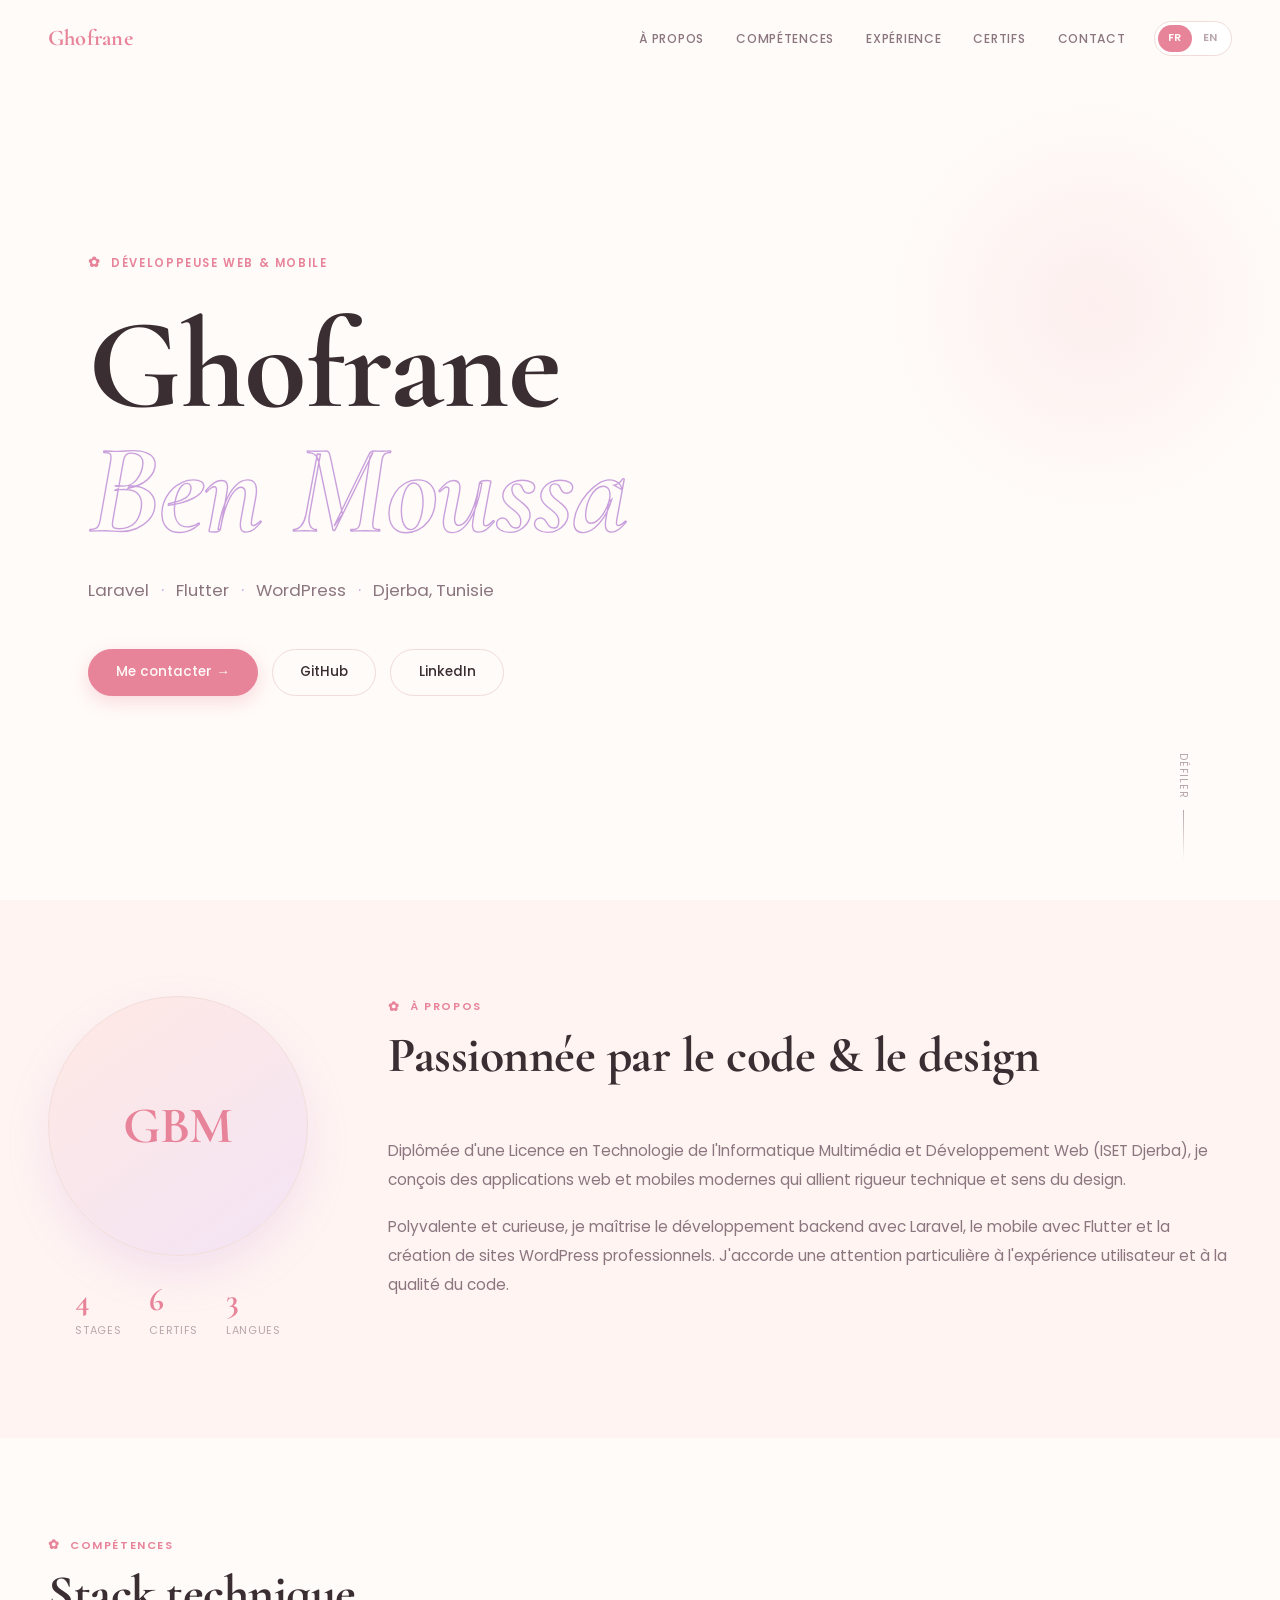
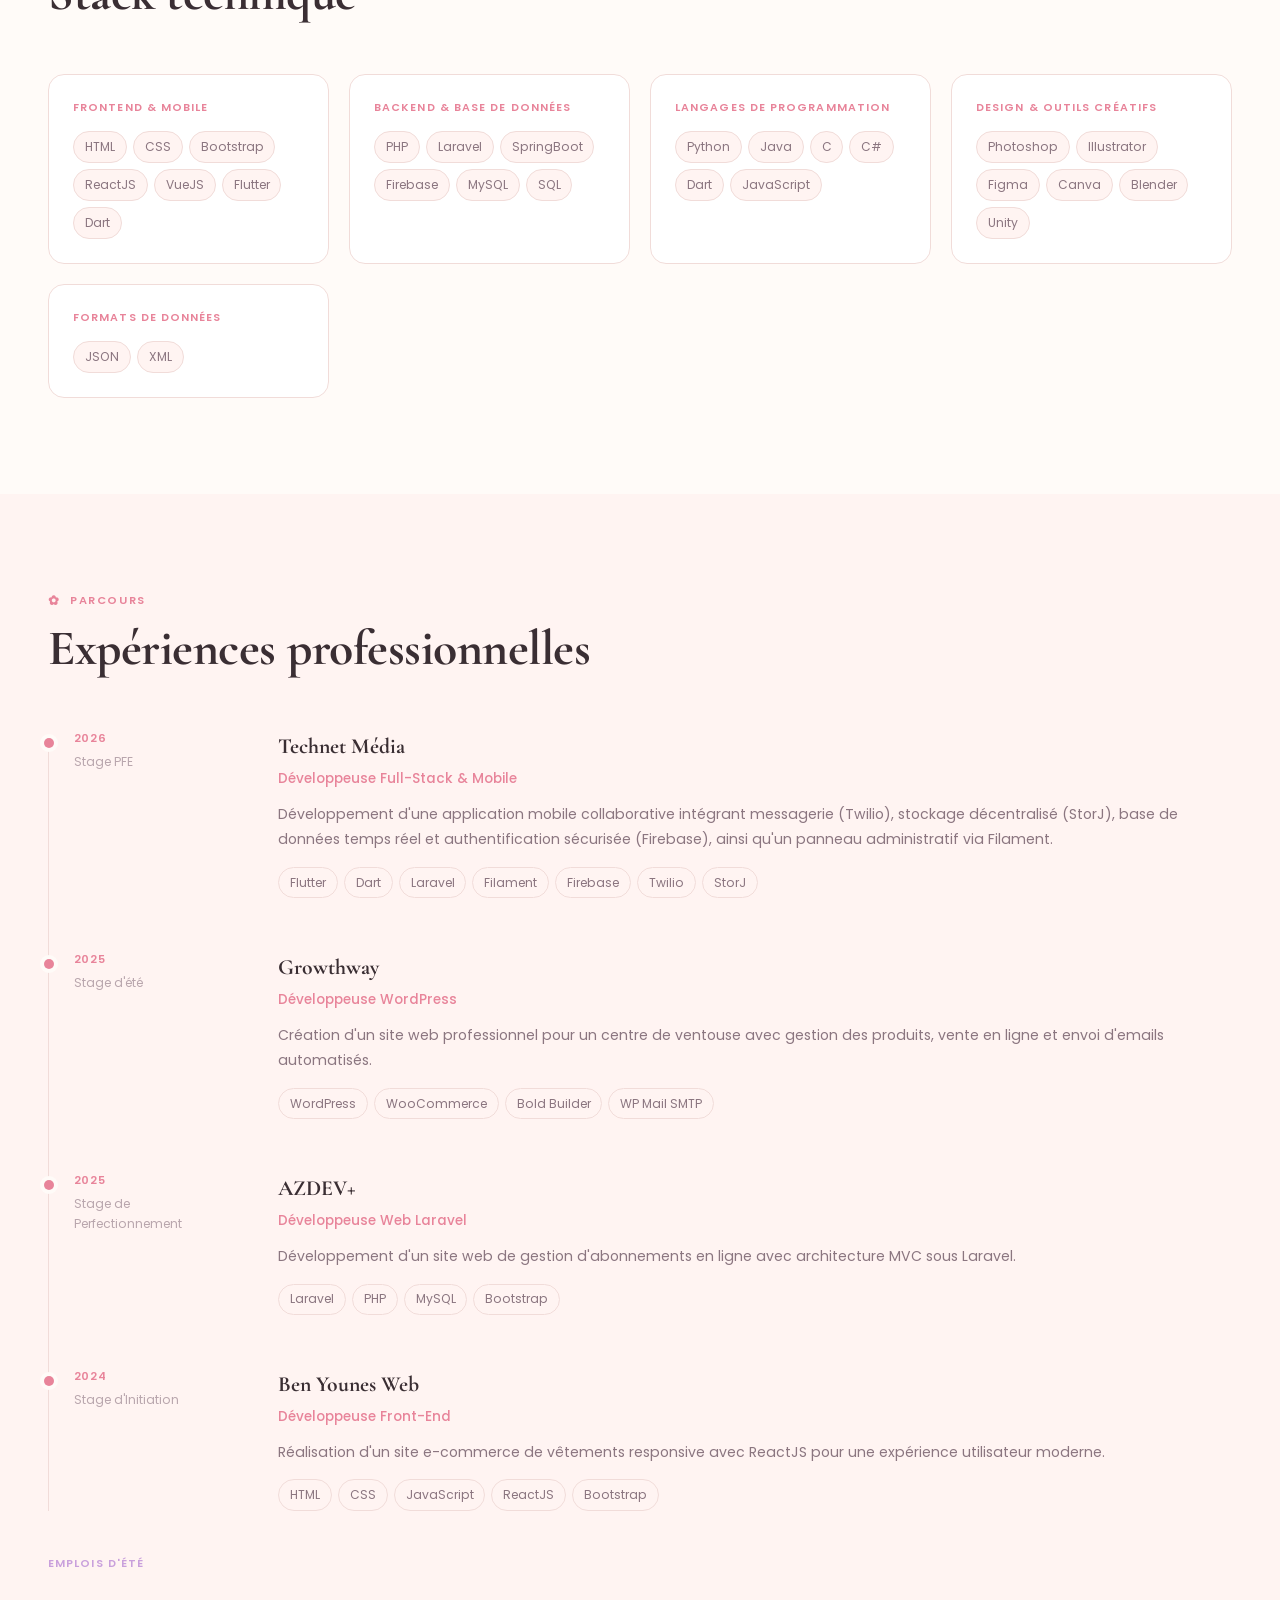
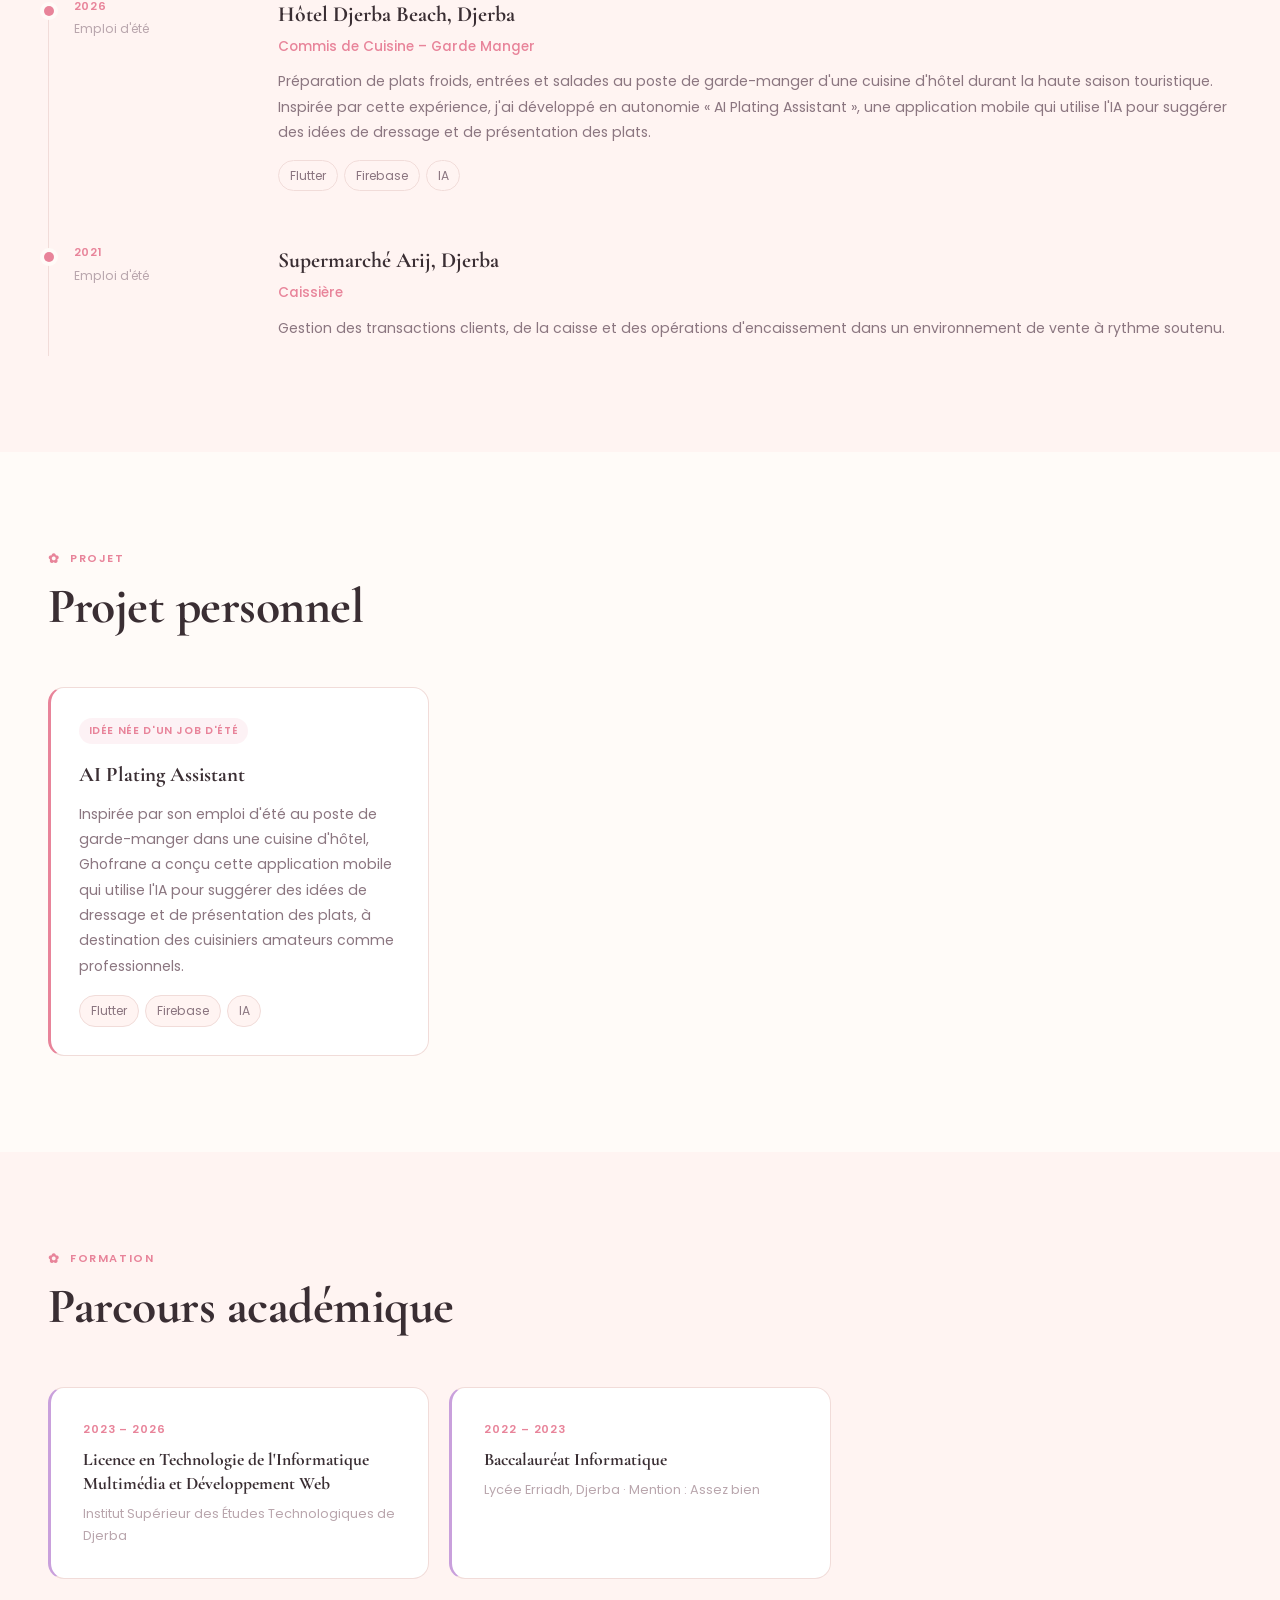
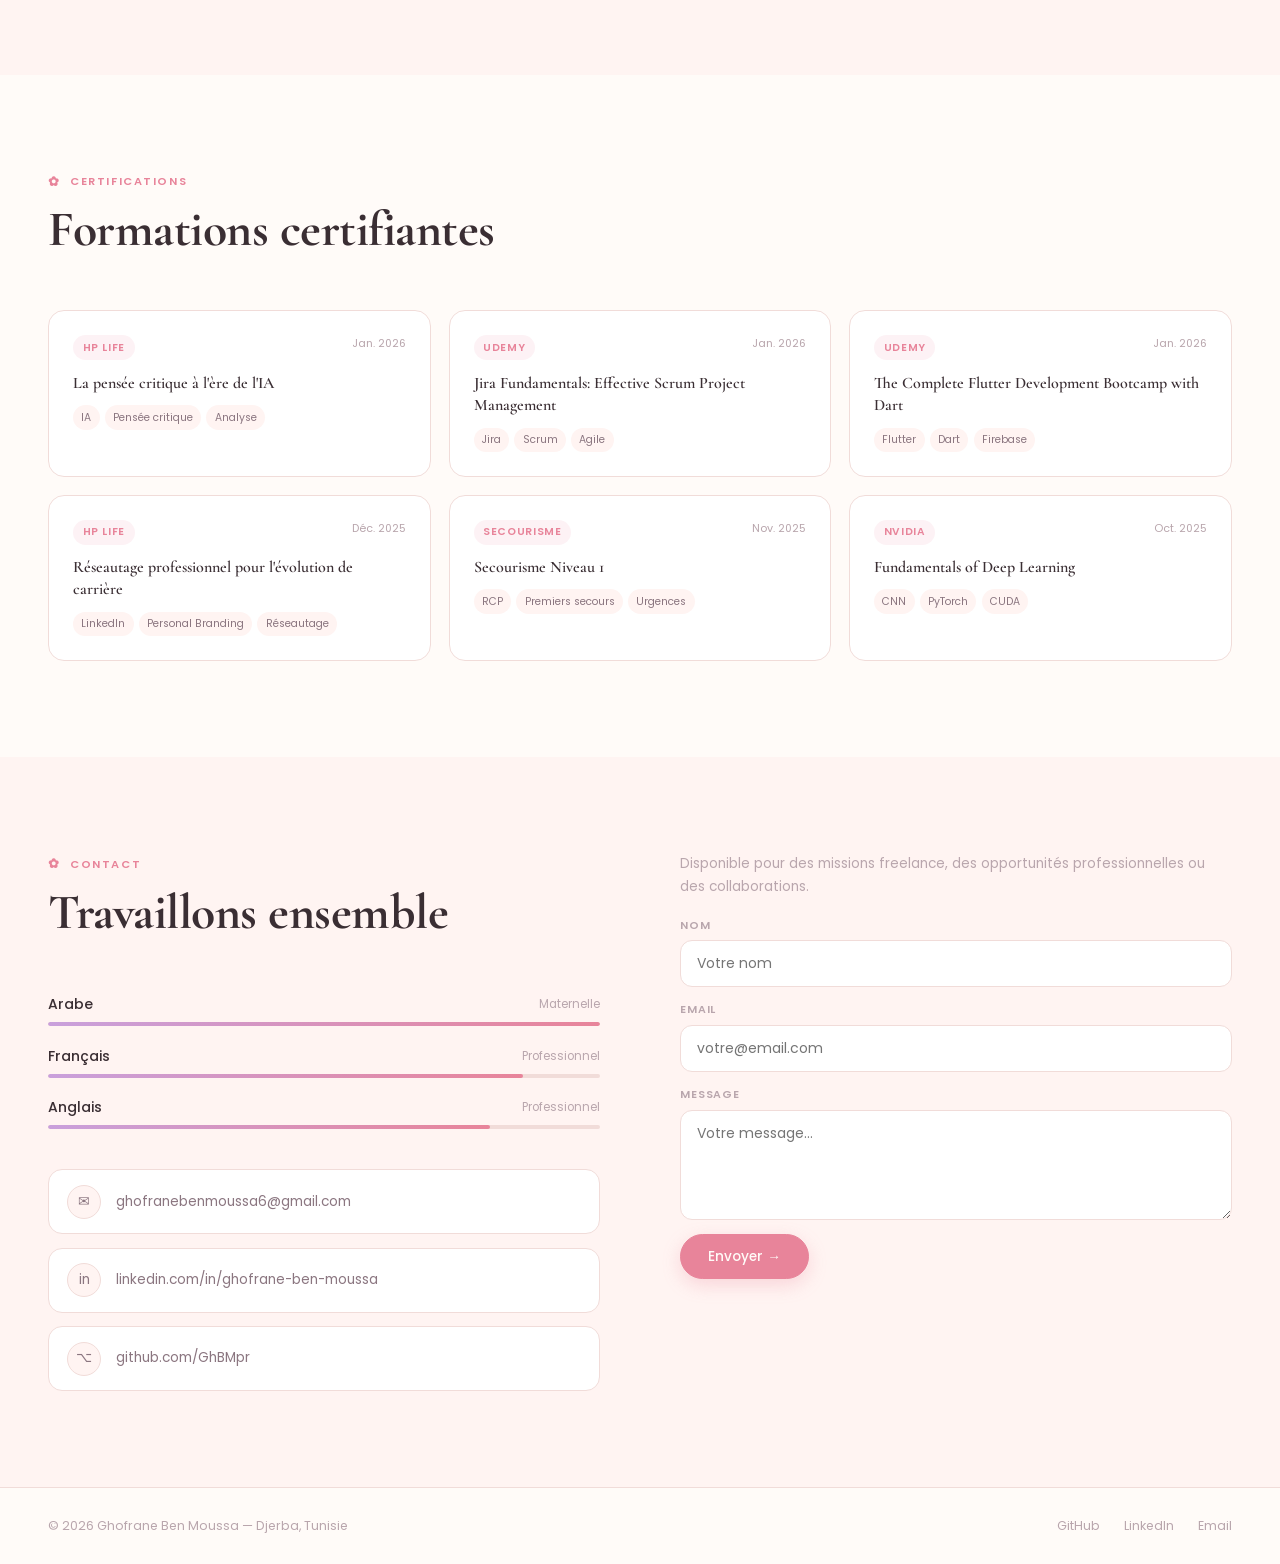
==== index.html @ 480fadc9 "Update informations" ====
<!DOCTYPE html>
<html lang="fr">
<head>
  <meta charset="UTF-8">
  <meta name="viewport" content="width=device-width, initial-scale=1.0">
  <title>Ghofrane Ben Moussa – Portfolio</title>
  <link href="https://fonts.googleapis.com/css2?family=Cormorant+Garamond:wght@500;600;700&family=Poppins:wght@300;400;500;600&display=swap" rel="stylesheet">
  <style>
    *, *::before, *::after { box-sizing: border-box; margin: 0; padding: 0; }

    :root {
      --bg:        #FFFBF8;
      --surface:   #FFF4F2;
      --surface2:  #FFFFFF;
      --border:    #F1DCD9;
      --accent:    #E8849A;
      --accent2:   #C9A0DC;
      --aglow:     rgba(232,132,154,.10);
      --text:      #3A2E33;
      --subtle:    #8B7680;
      --muted:     #B9A6AD;
    }

    html { scroll-behavior: smooth; }

    body {
      background: var(--bg);
      color: var(--text);
      font-family: 'Poppins', sans-serif;
      line-height: 1.65;
      overflow-x: hidden;
    }

    /* ── NAV ──────────────────────────────────── */
    nav {
      position: fixed; top: 0; left: 0; right: 0;
      z-index: 100;
      padding: 1.25rem 3rem;
      display: flex;
      justify-content: space-between;
      align-items: center;
      transition: background .3s, border-color .3s;
      border-bottom: 1px solid transparent;
    }
    nav.scrolled {
      background: rgba(255,251,248,.92);
      backdrop-filter: blur(14px);
      border-color: var(--border);
    }
    .nav-logo {
      font-family: 'Cormorant Garamond', serif;
      font-weight: 700; font-size: 1.4rem;
      color: var(--accent); text-decoration: none;
      letter-spacing: .01em;
    }
    .nav-right { display: flex; align-items: center; gap: 1.75rem; }
    .nav-links { display: flex; gap: 2rem; list-style: none; }
    .nav-links a {
      color: var(--subtle); text-decoration: none;
      font-size: .76rem; font-weight: 500;
      letter-spacing: .06em; text-transform: uppercase;
      transition: color .2s;
    }
    .nav-links a:hover, .nav-links a.active { color: var(--accent); }
    .lang-switch {
      display: flex; align-items: center;
      border: 1px solid var(--border); border-radius: 20px;
      padding: .2rem; gap: .1rem; background: var(--surface2);
    }
    .lang-btn {
      border: none; background: transparent; cursor: pointer;
      font-family: 'Poppins', sans-serif; font-size: .68rem; font-weight: 600;
      letter-spacing: .04em; color: var(--muted);
      padding: .32rem .62rem; border-radius: 16px; transition: all .2s;
    }
    .lang-btn.active { background: var(--accent); color: #FFFBF8; }
    .nav-burger {
      display: none; flex-direction: column; gap: 5px;
      background: none; border: none; cursor: pointer; padding: 4px;
    }
    .nav-burger span {
      display: block; width: 22px; height: 1.5px;
      background: var(--subtle); transition: background .2s;
    }
    .nav-burger:hover span { background: var(--accent); }

    /* ── HERO ─────────────────────────────────── */
    #hero {
      min-height: 100vh;
      max-width: 1200px; margin: 0 auto;
      padding: 8rem 3rem 5rem;
      display: flex; flex-direction: column; justify-content: center;
      position: relative;
    }
    #hero::before {
      content: '';
      position: absolute; top: 6rem; right: -4rem;
      width: 420px; height: 420px; border-radius: 50%;
      background: radial-gradient(circle, var(--aglow), transparent 70%);
      z-index: -1;
    }
    .hero-eyebrow {
      display: inline-flex; align-items: center; gap: .6rem;
      font-size: .72rem; font-weight: 600;
      letter-spacing: .14em; text-transform: uppercase;
      color: var(--accent); margin-bottom: 1.75rem;
    }
    .hero-eyebrow::before {
      content: '✿'; display: block; font-size: .85rem;
    }
    .hero-name {
      font-family: 'Cormorant Garamond', serif;
      font-weight: 700;
      font-size: clamp(3.2rem, 10vw, 8.5rem);
      line-height: .98; letter-spacing: -.01em;
      color: var(--text); margin-bottom: 1.5rem;
    }
    .hero-name .outline {
      color: transparent;
      -webkit-text-stroke: 1.4px var(--accent2);
      font-style: italic;
    }
    .hero-sub {
      font-size: clamp(.9rem, 1.5vw, 1.05rem);
      color: var(--subtle); margin-bottom: 2.75rem;
      display: flex; flex-wrap: wrap; align-items: center; gap: .75rem;
    }
    .hero-sub .sep { color: var(--accent2); }
    .hero-actions { display: flex; gap: .875rem; flex-wrap: wrap; }
    .hero-scroll {
      position: absolute; bottom: 2.5rem; right: 3rem;
      writing-mode: vertical-rl;
      display: flex; align-items: center; gap: .65rem;
      font-size: .65rem; letter-spacing: .1em; text-transform: uppercase;
      color: var(--muted);
    }
    .hero-scroll::after {
      content: ''; display: block;
      width: 1px; height: 50px;
      background: linear-gradient(to bottom, var(--muted), transparent);
    }

    /* ── BUTTONS ──────────────────────────────── */
    .btn {
      display: inline-flex; align-items: center; gap: .45rem;
      padding: .7rem 1.7rem;
      font-family: 'Poppins', sans-serif;
      font-weight: 500; font-size: .85rem;
      border-radius: 30px; text-decoration: none;
      border: 1px solid transparent; cursor: pointer;
      transition: all .25s;
    }
    .btn-fill  { background: var(--accent); color: #FFFBF8; border-color: var(--accent); box-shadow: 0 6px 18px rgba(232,132,154,.28); }
    .btn-fill:hover  { background: #d96e87; transform: translateY(-1px); }
    .btn-ghost { background: transparent; color: var(--text); border-color: var(--border); }
    .btn-ghost:hover { border-color: var(--accent); color: var(--accent); }

    /* ── SECTION SHELL ────────────────────────── */
    .sec { padding: 6rem 3rem; }
    .sec-alt { background: var(--surface); }
    .wrap { max-width: 1200px; margin: 0 auto; }

    .sec-label {
      display: flex; align-items: center; gap: .6rem;
      font-size: .7rem; font-weight: 600;
      letter-spacing: .14em; text-transform: uppercase;
      color: var(--accent); margin-bottom: .6rem;
    }
    .sec-label::before {
      content: '✿'; display: block; font-size: .8rem;
    }
    .sec-title {
      font-family: 'Cormorant Garamond', serif;
      font-weight: 700;
      font-size: clamp(1.9rem, 4.5vw, 3.1rem);
      letter-spacing: -.01em; line-height: 1.15;
      color: var(--text); margin-bottom: 3.25rem;
    }
    .sub-label {
      font-size: .68rem; font-weight: 600;
      letter-spacing: .1em; text-transform: uppercase;
      color: var(--accent2); margin: 2.75rem 0 1.5rem;
    }

    /* ── ABOUT ────────────────────────────────── */
    .about-grid {
      display: grid;
      grid-template-columns: 260px 1fr;
      gap: 5rem; align-items: start;
    }
    .avatar-box {
      position: sticky; top: 5.5rem;
    }
    .avatar-mono {
      width: 100%; aspect-ratio: 1; max-width: 260px;
      background: linear-gradient(145deg, #FFE9E4, #F3E4F5);
      border: 1px solid var(--border);
      border-radius: 50%;
      display: flex; align-items: center; justify-content: center;
      position: relative; overflow: hidden;
      box-shadow: 0 18px 40px rgba(201,160,220,.22);
    }
    .avatar-initials {
      font-family: 'Cormorant Garamond', serif; font-weight: 700;
      font-size: 3.2rem; color: var(--accent);
      letter-spacing: -.01em; position: relative; z-index: 1;
    }
    .about-stats {
      display: flex; gap: 1.75rem; margin-top: 1.75rem; justify-content: center;
    }
    .s-val {
      font-family: 'Cormorant Garamond', serif; font-weight: 700;
      font-size: 2rem; color: var(--accent);
      display: block; line-height: 1;
    }
    .s-lbl {
      font-size: .68rem; text-transform: uppercase;
      letter-spacing: .06em; color: var(--muted);
    }
    .about-text p {
      color: var(--subtle); font-size: .96rem;
      line-height: 1.9; margin-bottom: 1.1rem;
    }

    /* ── SKILLS ───────────────────────────────── */
    .skills-grid {
      display: grid;
      grid-template-columns: repeat(auto-fill, minmax(255px, 1fr));
      gap: 1.25rem;
    }
    .sk-card {
      background: var(--surface2); border: 1px solid var(--border);
      border-radius: 16px; padding: 1.5rem;
      transition: border-color .2s, transform .2s, box-shadow .2s;
    }
    .sk-card:hover { border-color: var(--accent2); transform: translateY(-3px); box-shadow: 0 14px 30px rgba(201,160,220,.18); }
    .sk-name {
      font-size: .68rem; font-weight: 600;
      letter-spacing: .1em; text-transform: uppercase;
      color: var(--accent); margin-bottom: .9rem;
    }
    .pills { display: flex; flex-wrap: wrap; gap: .38rem; }
    .pill {
      background: var(--surface); border: 1px solid var(--border);
      color: var(--subtle); font-size: .76rem;
      padding: .3rem .68rem; border-radius: 20px; transition: all .15s;
    }
    .pill:hover { border-color: var(--accent); color: var(--accent); background: var(--aglow); }

    /* ── EXPERIENCE ───────────────────────────── */
    .timeline { position: relative; }
    .timeline::before {
      content: '';
      position: absolute; left: 0; top: 10px; bottom: 0;
      width: 1px; background: var(--border);
    }
    .exp-item {
      position: relative;
      display: grid;
      grid-template-columns: 190px 1fr;
      gap: 2.5rem;
      padding-bottom: 3.25rem;
    }
    .exp-item:last-child { padding-bottom: 0; }
    .exp-dot {
      position: absolute; left: -4.5px; top: 9px;
      width: 10px; height: 10px; border-radius: 50%;
      background: var(--accent);
      box-shadow: 0 0 0 4px var(--bg);
    }
    .exp-meta { padding-left: 1.6rem; }
    .exp-yr {
      font-size: .7rem; font-weight: 600;
      letter-spacing: .08em; text-transform: uppercase;
      color: var(--accent); margin-bottom: .25rem;
    }
    .exp-kind { font-size: .76rem; color: var(--muted); }
    .exp-co {
      font-family: 'Cormorant Garamond', serif; font-weight: 700;
      font-size: 1.35rem; color: var(--text); margin-bottom: .2rem;
    }
    .exp-role {
      font-size: .85rem; color: var(--accent);
      font-weight: 500; margin-bottom: .7rem;
    }
    .exp-desc {
      font-size: .88rem; color: var(--subtle);
      line-height: 1.8; margin-bottom: .9rem;
    }

    /* ── PROJECTS ─────────────────────────────── */
    .proj-grid {
      display: grid;
      grid-template-columns: repeat(auto-fill, minmax(320px, 1fr));
      gap: 1.25rem;
    }
    .proj-card {
      background: var(--surface2); border: 1px solid var(--border);
      border-radius: 16px; padding: 1.75rem;
      border-left: 3px solid var(--accent);
      transition: border-color .2s, transform .2s, box-shadow .2s;
    }
    .proj-card:hover { transform: translateY(-3px); box-shadow: 0 14px 30px rgba(232,132,154,.16); }
    .proj-badge {
      font-size: .66rem; font-weight: 600;
      letter-spacing: .06em; text-transform: uppercase;
      color: var(--accent); background: var(--aglow);
      padding: .24rem .6rem; border-radius: 20px;
      display: inline-block; margin-bottom: .9rem;
    }
    .proj-title {
      font-family: 'Cormorant Garamond', serif; font-weight: 700;
      font-size: 1.3rem; color: var(--text); margin-bottom: .6rem;
    }
    .proj-desc {
      font-size: .88rem; color: var(--subtle);
      line-height: 1.8; margin-bottom: 1rem;
    }

    /* ── EDUCATION ────────────────────────────── */
    .edu-grid {
      display: grid;
      grid-template-columns: repeat(auto-fill, minmax(340px, 1fr));
      gap: 1.25rem;
    }
    .edu-card {
      background: var(--surface2); border: 1px solid var(--border);
      border-radius: 16px; padding: 2rem;
      border-left: 3px solid var(--accent2);
    }
    .edu-yrs {
      font-size: .7rem; font-weight: 600;
      letter-spacing: .08em; text-transform: uppercase;
      color: var(--accent); margin-bottom: .55rem;
    }
    .edu-degree {
      font-family: 'Cormorant Garamond', serif; font-weight: 700;
      font-size: 1.1rem; color: var(--text);
      line-height: 1.4; margin-bottom: .4rem;
    }
    .edu-school { font-size: .8rem; color: var(--muted); }

    /* ── CERTIFICATIONS ───────────────────────── */
    .certs-grid {
      display: grid;
      grid-template-columns: repeat(auto-fill, minmax(290px, 1fr));
      gap: 1.1rem;
    }
    .cert-card {
      background: var(--surface2); border: 1px solid var(--border);
      border-radius: 16px; padding: 1.5rem;
      transition: border-color .2s, transform .2s, box-shadow .2s;
    }
    .cert-card:hover { border-color: var(--accent2); transform: translateY(-2px); box-shadow: 0 14px 30px rgba(201,160,220,.16); }
    .cert-top {
      display: flex; justify-content: space-between;
      align-items: flex-start; margin-bottom: .7rem;
    }
    .cert-badge {
      font-size: .66rem; font-weight: 600;
      letter-spacing: .06em; text-transform: uppercase;
      color: var(--accent); background: var(--aglow);
      padding: .24rem .6rem; border-radius: 20px;
    }
    .cert-dt { font-size: .68rem; color: var(--muted); }
    .cert-title {
      font-family: 'Cormorant Garamond', serif; font-weight: 600;
      font-size: 1rem; color: var(--text);
      line-height: 1.4; margin-bottom: .7rem;
    }
    .cert-tags { display: flex; flex-wrap: wrap; gap: .32rem; }
    .ctag {
      font-size: .66rem; color: var(--subtle);
      background: var(--surface); padding: .22rem .52rem; border-radius: 14px;
    }

    /* ── CONTACT + LANGUAGES ──────────────────── */
    .contact-grid {
      display: grid; grid-template-columns: 1fr 1fr;
      gap: 5rem;
    }
    .lang-stack { display: flex; flex-direction: column; gap: 1.15rem; margin-bottom: 2.5rem; }
    .lang-row {}
    .lang-hdr {
      display: flex; justify-content: space-between;
      align-items: center; margin-bottom: .38rem;
    }
    .lang-nm { font-size: .875rem; font-weight: 500; color: var(--text); }
    .lang-lv { font-size: .72rem; color: var(--muted); }
    .lang-track {
      height: 4px; background: var(--border);
      border-radius: 4px; overflow: hidden;
    }
    .lang-fill {
      height: 100%; background: linear-gradient(90deg, var(--accent2), var(--accent));
      border-radius: 4px;
      transition: width 1.4s cubic-bezier(.4,0,.2,1);
      width: 0;
    }
    .clinks { display: flex; flex-direction: column; gap: .85rem; }
    .clink {
      display: flex; align-items: center; gap: .9rem;
      padding: .9rem 1.15rem;
      background: var(--surface2); border: 1px solid var(--border);
      border-radius: 14px; text-decoration: none;
      color: var(--subtle); font-size: .85rem;
      transition: border-color .2s, color .2s, transform .2s;
    }
    .clink:hover { border-color: var(--accent); color: var(--text); transform: translateX(3px); }
    .clink-ico {
      width: 34px; height: 34px; flex-shrink: 0;
      background: var(--surface); border: 1px solid var(--border);
      border-radius: 50%; display: flex;
      align-items: center; justify-content: center;
      font-size: .85rem; transition: border-color .2s, color .2s;
    }
    .clink:hover .clink-ico { border-color: var(--accent); color: var(--accent); }

    /* FORM */
    .form { display: flex; flex-direction: column; gap: .9rem; }
    .form > p { font-size: .85rem; color: var(--muted); margin-bottom: .25rem; }
    .f-row { display: flex; flex-direction: column; gap: .35rem; }
    .f-lbl {
      font-size: .68rem; font-weight: 600;
      letter-spacing: .08em; text-transform: uppercase; color: var(--muted);
    }
    .f-inp, .f-area {
      background: var(--surface2); border: 1px solid var(--border);
      border-radius: 12px; padding: .75rem 1rem;
      color: var(--text); font-family: 'Poppins', sans-serif;
      font-size: .875rem; outline: none; transition: border-color .2s;
    }
    .f-inp:focus, .f-area:focus { border-color: var(--accent); }
    .f-area { resize: vertical; min-height: 110px; }

    /* ── FOOTER ───────────────────────────────── */
    footer {
      padding: 1.75rem 3rem;
      border-top: 1px solid var(--border);
      display: flex; justify-content: space-between;
      align-items: center; flex-wrap: wrap; gap: 1rem;
    }
    .foot-txt { font-size: .78rem; color: var(--muted); }
    .foot-links { display: flex; gap: 1.5rem; }
    .foot-a {
      font-size: .78rem; color: var(--muted);
      text-decoration: none; transition: color .2s;
    }
    .foot-a:hover { color: var(--accent); }

    /* ── REVEAL ───────────────────────────────── */
    .rv {
      opacity: 0; transform: translateY(22px);
      transition: opacity .55s ease, transform .55s ease;
    }
    .rv.show { opacity: 1; transform: translateY(0); }

    /* ── RESPONSIVE ───────────────────────────── */
    @media (max-width: 920px) {
      nav { padding: 1rem 1.5rem; }
      .nav-links { display: none; }
      .nav-links.open {
        display: flex; flex-direction: column;
        position: fixed; top: 58px; left: 0; right: 0;
        background: var(--surface2); border-bottom: 1px solid var(--border);
        padding: 1.5rem 2rem; gap: 1.35rem;
      }
      .nav-burger { display: flex; }
      #hero { padding: 6rem 1.5rem 3rem; }
      .hero-scroll { display: none; }
      .about-grid { grid-template-columns: 1fr; gap: 2.5rem; }
      .avatar-box { position: static; }
      .exp-item { grid-template-columns: 1fr; gap: .4rem; }
      .exp-meta { padding-left: 1.6rem; }
      .contact-grid { grid-template-columns: 1fr; gap: 3rem; }
      .sec { padding: 4rem 1.5rem; }
      footer { padding: 1.5rem; }
    }
  </style>
</head>
<body>

<!-- NAV -->
<nav id="nav">
  <a class="nav-logo" href="#hero">Ghofrane</a>
  <div class="nav-right">
    <ul class="nav-links" id="nav-links">
      <li><a href="#about" data-i18n="nav.about">À propos</a></li>
      <li><a href="#skills" data-i18n="nav.skills">Compétences</a></li>
      <li><a href="#experience" data-i18n="nav.experience">Expérience</a></li>
      <li><a href="#certifications" data-i18n="nav.certifications">Certifs</a></li>
      <li><a href="#contact" data-i18n="nav.contact">Contact</a></li>
    </ul>
    <div class="lang-switch">
      <button class="lang-btn" data-lang="fr">FR</button>
      <button class="lang-btn" data-lang="en">EN</button>
    </div>
    <button class="nav-burger" id="burger" aria-label="Menu">
      <span></span><span></span><span></span>
    </button>
  </div>
</nav>

<!-- HERO -->
<div id="hero">
  <div class="hero-eyebrow" data-i18n="hero.eyebrow">Développeuse Web &amp; Mobile</div>
  <h1 class="hero-name">
    Ghofrane<br>
    <span class="outline">Ben Moussa</span>
  </h1>
  <div class="hero-sub">
    <span>Laravel</span><span class="sep">·</span>
    <span>Flutter</span><span class="sep">·</span>
    <span>WordPress</span><span class="sep">·</span>
    <span data-i18n="hero.location">Djerba, Tunisie</span>
  </div>
  <div class="hero-actions">
    <a href="#contact" class="btn btn-fill" data-i18n="hero.contactBtn">Me contacter →</a>
    <a href="https://github.com/GhBMpr" target="_blank" class="btn btn-ghost">GitHub</a>
    <a href="https://linkedin.com/in/ghofrane-ben-moussa-1828b138a" target="_blank" class="btn btn-ghost">LinkedIn</a>
  </div>
  <div class="hero-scroll" data-i18n="hero.scroll">Défiler</div>
</div>

<!-- ABOUT -->
<section class="sec sec-alt" id="about">
  <div class="wrap">
    <div class="about-grid">
      <div class="avatar-box">
        <div class="avatar-mono">
          <span class="avatar-initials">GBM</span>
        </div>
        <div class="about-stats">
          <div><span class="s-val">4</span><span class="s-lbl" data-i18n="about.stat.internships">Stages</span></div>
          <div><span class="s-val">6</span><span class="s-lbl" data-i18n="about.stat.certs">Certifs</span></div>
          <div><span class="s-val">3</span><span class="s-lbl" data-i18n="about.stat.langs">Langues</span></div>
        </div>
      </div>
      <div>
        <div class="sec-label" data-i18n="about.label">À propos</div>
        <h2 class="sec-title" data-i18n="about.title">Passionnée par le code &amp; le design</h2>
        <div class="about-text">
          <p class="rv" data-i18n="about.p1">Diplômée d'une Licence en Technologie de l'Informatique Multimédia et Développement Web (ISET Djerba), je conçois des applications web et mobiles modernes qui allient rigueur technique et sens du design.</p>
          <p class="rv" data-i18n="about.p2">Polyvalente et curieuse, je maîtrise le développement backend avec Laravel, le mobile avec Flutter et la création de sites WordPress professionnels. J'accorde une attention particulière à l'expérience utilisateur et à la qualité du code.</p>
        </div>
      </div>
    </div>
  </div>
</section>

<!-- SKILLS -->
<section class="sec" id="skills">
  <div class="wrap">
    <div class="sec-label" data-i18n="skills.label">Compétences</div>
    <h2 class="sec-title" data-i18n="skills.title">Stack technique</h2>
    <div class="skills-grid">
      <div class="sk-card rv">
        <div class="sk-name" data-i18n="skills.frontend">Frontend &amp; Mobile</div>
        <div class="pills">
          <span class="pill">HTML</span><span class="pill">CSS</span><span class="pill">Bootstrap</span>
          <span class="pill">ReactJS</span><span class="pill">VueJS</span><span class="pill">Flutter</span><span class="pill">Dart</span>
        </div>
      </div>
      <div class="sk-card rv">
        <div class="sk-name" data-i18n="skills.backend">Backend &amp; Base de données</div>
        <div class="pills">
          <span class="pill">PHP</span><span class="pill">Laravel</span><span class="pill">SpringBoot</span>
          <span class="pill">Firebase</span><span class="pill">MySQL</span><span class="pill">SQL</span>
        </div>
      </div>
      <div class="sk-card rv">
        <div class="sk-name" data-i18n="skills.langs">Langages de programmation</div>
        <div class="pills">
          <span class="pill">Python</span><span class="pill">Java</span><span class="pill">C</span>
          <span class="pill">C#</span><span class="pill">Dart</span><span class="pill">JavaScript</span>
        </div>
      </div>
      <div class="sk-card rv">
        <div class="sk-name" data-i18n="skills.design">Design &amp; Outils créatifs</div>
        <div class="pills">
          <span class="pill">Photoshop</span><span class="pill">Illustrator</span><span class="pill">Figma</span>
          <span class="pill">Canva</span><span class="pill">Blender</span><span class="pill">Unity</span>
        </div>
      </div>
      <div class="sk-card rv">
        <div class="sk-name" data-i18n="skills.data">Formats de données</div>
        <div class="pills">
          <span class="pill">JSON</span><span class="pill">XML</span>
        </div>
      </div>
    </div>
  </div>
</section>

<!-- EXPERIENCE -->
<section class="sec sec-alt" id="experience">
  <div class="wrap">
    <div class="sec-label" data-i18n="experience.label">Parcours</div>
    <h2 class="sec-title" data-i18n="experience.title">Expériences professionnelles</h2>
    <div class="timeline">

      <div class="exp-item rv">
        <div class="exp-dot"></div>
        <div class="exp-meta">
          <div class="exp-yr">2026</div>
          <div class="exp-kind" data-i18n="exp1.kind">Stage PFE</div>
        </div>
        <div>
          <div class="exp-co">Technet Média</div>
          <div class="exp-role" data-i18n="exp1.role">Développeuse Full-Stack &amp; Mobile</div>
          <p class="exp-desc" data-i18n="exp1.desc">Développement d'une application mobile collaborative intégrant messagerie (Twilio), stockage décentralisé (StorJ), base de données temps réel et authentification sécurisée (Firebase), ainsi qu'un panneau administratif via Filament.</p>
          <div class="pills">
            <span class="pill">Flutter</span><span class="pill">Dart</span><span class="pill">Laravel</span>
            <span class="pill">Filament</span><span class="pill">Firebase</span><span class="pill">Twilio</span><span class="pill">StorJ</span>
          </div>
        </div>
      </div>

      <div class="exp-item rv">
        <div class="exp-dot"></div>
        <div class="exp-meta">
          <div class="exp-yr">2025</div>
          <div class="exp-kind" data-i18n="exp2.kind">Stage d'été</div>
        </div>
        <div>
          <div class="exp-co">Growthway</div>
          <div class="exp-role" data-i18n="exp2.role">Développeuse WordPress</div>
          <p class="exp-desc" data-i18n="exp2.desc">Création d'un site web professionnel pour un centre de ventouse avec gestion des produits, vente en ligne et envoi d'emails automatisés.</p>
          <div class="pills">
            <span class="pill">WordPress</span><span class="pill">WooCommerce</span>
            <span class="pill">Bold Builder</span><span class="pill">WP Mail SMTP</span>
          </div>
        </div>
      </div>

      <div class="exp-item rv">
        <div class="exp-dot"></div>
        <div class="exp-meta">
          <div class="exp-yr">2025</div>
          <div class="exp-kind" data-i18n="exp3.kind">Stage de Perfectionnement</div>
        </div>
        <div>
          <div class="exp-co">AZDEV+</div>
          <div class="exp-role" data-i18n="exp3.role">Développeuse Web Laravel</div>
          <p class="exp-desc" data-i18n="exp3.desc">Développement d'un site web de gestion d'abonnements en ligne avec architecture MVC sous Laravel.</p>
          <div class="pills">
            <span class="pill">Laravel</span><span class="pill">PHP</span>
            <span class="pill">MySQL</span><span class="pill">Bootstrap</span>
          </div>
        </div>
      </div>

      <div class="exp-item rv">
        <div class="exp-dot"></div>
        <div class="exp-meta">
          <div class="exp-yr">2024</div>
          <div class="exp-kind" data-i18n="exp4.kind">Stage d'Initiation</div>
        </div>
        <div>
          <div class="exp-co">Ben Younes Web</div>
          <div class="exp-role" data-i18n="exp4.role">Développeuse Front-End</div>
          <p class="exp-desc" data-i18n="exp4.desc">Réalisation d'un site e-commerce de vêtements responsive avec ReactJS pour une expérience utilisateur moderne.</p>
          <div class="pills">
            <span class="pill">HTML</span><span class="pill">CSS</span><span class="pill">JavaScript</span>
            <span class="pill">ReactJS</span><span class="pill">Bootstrap</span>
          </div>
        </div>
      </div>

    </div>

    <div class="sub-label" data-i18n="summer.label">Emplois d'été</div>
    <div class="timeline">

      <div class="exp-item rv">
        <div class="exp-dot"></div>
        <div class="exp-meta">
          <div class="exp-yr">2026</div>
          <div class="exp-kind" data-i18n="exp5.kind">Emploi d'été</div>
        </div>
        <div>
          <div class="exp-co" data-i18n="exp5.co">Hôtel Djerba Beach, Djerba</div>
          <div class="exp-role" data-i18n="exp5.role">Commis de Cuisine – Garde Manger</div>
          <p class="exp-desc" data-i18n="exp5.desc">Préparation de plats froids, entrées et salades au poste de garde-manger d'une cuisine d'hôtel durant la haute saison touristique. Inspirée par cette expérience, j'ai développé en autonomie « AI Plating Assistant », une application mobile qui utilise l'IA pour suggérer des idées de dressage et de présentation des plats.</p>
          <div class="pills">
            <span class="pill">Flutter</span><span class="pill">Firebase</span><span class="pill">IA</span>
          </div>
        </div>
      </div>

      <div class="exp-item rv">
        <div class="exp-dot"></div>
        <div class="exp-meta">
          <div class="exp-yr">2021</div>
          <div class="exp-kind" data-i18n="exp6.kind">Emploi d'été</div>
        </div>
        <div>
          <div class="exp-co" data-i18n="exp6.co">Supermarché Arij, Djerba</div>
          <div class="exp-role" data-i18n="exp6.role">Caissière</div>
          <p class="exp-desc" data-i18n="exp6.desc">Gestion des transactions clients, de la caisse et des opérations d'encaissement dans un environnement de vente à rythme soutenu.</p>
        </div>
      </div>

    </div>
  </div>
</section>

<!-- PROJECTS -->
<section class="sec" id="projects">
  <div class="wrap">
    <div class="sec-label" data-i18n="projects.label">Projet</div>
    <h2 class="sec-title" data-i18n="projects.title">Projet personnel</h2>
    <div class="proj-grid">
      <div class="proj-card rv">
        <span class="proj-badge" data-i18n="proj1.badge">Idée née d'un job d'été</span>
        <div class="proj-title">AI Plating Assistant</div>
        <p class="proj-desc" data-i18n="proj1.desc">Inspirée par son emploi d'été au poste de garde-manger dans une cuisine d'hôtel, Ghofrane a conçu cette application mobile qui utilise l'IA pour suggérer des idées de dressage et de présentation des plats, à destination des cuisiniers amateurs comme professionnels.</p>
        <div class="pills">
          <span class="pill">Flutter</span><span class="pill">Firebase</span><span class="pill">IA</span>
        </div>
      </div>
    </div>
  </div>
</section>

<!-- EDUCATION -->
<section class="sec sec-alt" id="education">
  <div class="wrap">
    <div class="sec-label" data-i18n="education.label">Formation</div>
    <h2 class="sec-title" data-i18n="education.title">Parcours académique</h2>
    <div class="edu-grid">
      <div class="edu-card rv">
        <div class="edu-yrs">2023 – 2026</div>
        <div class="edu-degree" data-i18n="edu1.degree">Licence en Technologie de l'Informatique Multimédia et Développement Web</div>
        <div class="edu-school" data-i18n="edu1.school">Institut Supérieur des Études Technologiques de Djerba</div>
      </div>
      <div class="edu-card rv">
        <div class="edu-yrs">2022 – 2023</div>
        <div class="edu-degree" data-i18n="edu2.degree">Baccalauréat Informatique</div>
        <div class="edu-school" data-i18n="edu2.school">Lycée Erriadh, Djerba · Mention : Assez bien</div>
      </div>
    </div>
  </div>
</section>

<!-- CERTIFICATIONS -->
<section class="sec" id="certifications">
  <div class="wrap">
    <div class="sec-label" data-i18n="certifications.label">Certifications</div>
    <h2 class="sec-title" data-i18n="certifications.title">Formations certifiantes</h2>
    <div class="certs-grid">
      <div class="cert-card rv">
        <div class="cert-top">
          <span class="cert-badge">HP Life</span>
          <span class="cert-dt">Jan. 2026</span>
        </div>
        <div class="cert-title" data-i18n="cert1.title">La pensée critique à l'ère de l'IA</div>
        <div class="cert-tags">
          <span class="ctag" data-i18n="cert1.tag1">IA</span><span class="ctag" data-i18n="cert1.tag2">Pensée critique</span><span class="ctag" data-i18n="cert1.tag3">Analyse</span>
        </div>
      </div>
      <div class="cert-card rv">
        <div class="cert-top">
          <span class="cert-badge">Udemy</span>
          <span class="cert-dt">Jan. 2026</span>
        </div>
        <div class="cert-title">Jira Fundamentals: Effective Scrum Project Management</div>
        <div class="cert-tags">
          <span class="ctag">Jira</span><span class="ctag">Scrum</span><span class="ctag">Agile</span>
        </div>
      </div>
      <div class="cert-card rv">
        <div class="cert-top">
          <span class="cert-badge">Udemy</span>
          <span class="cert-dt">Jan. 2026</span>
        </div>
        <div class="cert-title">The Complete Flutter Development Bootcamp with Dart</div>
        <div class="cert-tags">
          <span class="ctag">Flutter</span><span class="ctag">Dart</span><span class="ctag">Firebase</span>
        </div>
      </div>
      <div class="cert-card rv">
        <div class="cert-top">
          <span class="cert-badge">HP Life</span>
          <span class="cert-dt">Déc. 2025</span>
        </div>
        <div class="cert-title" data-i18n="cert4.title">Réseautage professionnel pour l'évolution de carrière</div>
        <div class="cert-tags">
          <span class="ctag">LinkedIn</span><span class="ctag" data-i18n="cert4.tag2">Personal Branding</span><span class="ctag" data-i18n="cert4.tag3">Réseautage</span>
        </div>
      </div>
      <div class="cert-card rv">
        <div class="cert-top">
          <span class="cert-badge" data-i18n="cert5.badge">Secourisme</span>
          <span class="cert-dt" data-i18n="cert5.dt">Nov. 2025</span>
        </div>
        <div class="cert-title" data-i18n="cert5.title">Secourisme Niveau 1</div>
        <div class="cert-tags">
          <span class="ctag" data-i18n="cert5.tag1">RCP</span><span class="ctag" data-i18n="cert5.tag2">Premiers secours</span><span class="ctag" data-i18n="cert5.tag3">Urgences</span>
        </div>
      </div>
      <div class="cert-card rv">
        <div class="cert-top">
          <span class="cert-badge">NVIDIA</span>
          <span class="cert-dt">Oct. 2025</span>
        </div>
        <div class="cert-title">Fundamentals of Deep Learning</div>
        <div class="cert-tags">
          <span class="ctag">CNN</span><span class="ctag">PyTorch</span><span class="ctag">CUDA</span>
        </div>
      </div>
    </div>
  </div>
</section>

<!-- CONTACT + LANGUAGES -->
<section class="sec sec-alt" id="contact">
  <div class="wrap">
    <div class="contact-grid">

      <div>
        <div class="sec-label" data-i18n="contact.label">Contact</div>
        <h2 class="sec-title" data-i18n="contact.title">Travaillons ensemble</h2>

        <div class="lang-stack">
          <div class="lang-row">
            <div class="lang-hdr"><span class="lang-nm" data-i18n="lang.arabic">Arabe</span><span class="lang-lv" data-i18n="lang.arabic.lv">Maternelle</span></div>
            <div class="lang-track"><div class="lang-fill" data-w="100%"></div></div>
          </div>
          <div class="lang-row">
            <div class="lang-hdr"><span class="lang-nm" data-i18n="lang.french">Français</span><span class="lang-lv" data-i18n="lang.french.lv">Professionnel</span></div>
            <div class="lang-track"><div class="lang-fill" data-w="86%"></div></div>
          </div>
          <div class="lang-row">
            <div class="lang-hdr"><span class="lang-nm" data-i18n="lang.english">Anglais</span><span class="lang-lv" data-i18n="lang.english.lv">Professionnel</span></div>
            <div class="lang-track"><div class="lang-fill" data-w="80%"></div></div>
          </div>
        </div>

        <div class="clinks">
          <a href="mailto:ghofranebenmoussa6@gmail.com" class="clink">
            <div class="clink-ico">✉</div>
            ghofranebenmoussa6@gmail.com
          </a>
          <a href="https://linkedin.com/in/ghofrane-ben-moussa-1828b138a" target="_blank" class="clink">
            <div class="clink-ico">in</div>
            linkedin.com/in/ghofrane-ben-moussa
          </a>
          <a href="https://github.com/GhBMpr" target="_blank" class="clink">
            <div class="clink-ico">⌥</div>
            github.com/GhBMpr
          </a>
        </div>
      </div>

      <div>
        <div class="form">
          <p data-i18n="contact.formNote">Disponible pour des missions freelance, des opportunités professionnelles ou des collaborations.</p>
          <div class="f-row">
            <label class="f-lbl" data-i18n="form.name">Nom</label>
            <input class="f-inp" id="fn" type="text" data-i18n-ph="form.namePh" placeholder="Votre nom">
          </div>
          <div class="f-row">
            <label class="f-lbl" data-i18n="form.email">Email</label>
            <input class="f-inp" id="fe" type="email" placeholder="votre@email.com">
          </div>
          <div class="f-row">
            <label class="f-lbl" data-i18n="form.message">Message</label>
            <textarea class="f-area" id="fm" data-i18n-ph="form.messagePh" placeholder="Votre message..."></textarea>
          </div>
          <button onclick="sendMsg()" class="btn btn-fill" style="align-self:flex-start" data-i18n="form.send">Envoyer →</button>
        </div>
      </div>

    </div>
  </div>
</section>

<footer>
  <span class="foot-txt" data-i18n="footer.txt">© 2026 Ghofrane Ben Moussa — Djerba, Tunisie</span>
  <div class="foot-links">
    <a class="foot-a" href="https://github.com/GhBMpr" target="_blank">GitHub</a>
    <a class="foot-a" href="https://linkedin.com/in/ghofrane-ben-moussa-1828b138a" target="_blank">LinkedIn</a>
    <a class="foot-a" href="mailto:ghofranebenmoussa6@gmail.com">Email</a>
  </div>
</footer>

<script>
  /* ── i18n dictionary ─────────────────────────────────────────── */
  const i18n = {
    "nav.about":            { fr: "À propos",              en: "About" },
    "nav.skills":           { fr: "Compétences",           en: "Skills" },
    "nav.experience":       { fr: "Expérience",             en: "Experience" },
    "nav.certifications":   { fr: "Certifs",                en: "Certificates" },
    "nav.contact":          { fr: "Contact",                en: "Contact" },

    "hero.eyebrow":         { fr: "Développeuse Web &amp; Mobile", en: "Web &amp; Mobile Developer" },
    "hero.location":        { fr: "Djerba, Tunisie",        en: "Djerba, Tunisia" },
    "hero.contactBtn":      { fr: "Me contacter →",         en: "Contact me →" },
    "hero.scroll":          { fr: "Défiler",                en: "Scroll" },

    "about.label":          { fr: "À propos",               en: "About" },
    "about.title":          { fr: "Passionnée par le code &amp; le design", en: "Passionate about code &amp; design" },
    "about.p1":              { fr: "Diplômée d'une Licence en Technologie de l'Informatique Multimédia et Développement Web (ISET Djerba), je conçois des applications web et mobiles modernes qui allient rigueur technique et sens du design.",
                               en: "A graduate with a Bachelor's degree in Multimedia IT and Web Development Technology (ISET Djerba), I design modern web and mobile applications that combine technical rigor with an eye for design." },
    "about.p2":              { fr: "Polyvalente et curieuse, je maîtrise le développement backend avec Laravel, le mobile avec Flutter et la création de sites WordPress professionnels. J'accorde une attention particulière à l'expérience utilisateur et à la qualité du code.",
                               en: "Versatile and curious, I'm comfortable with backend development in Laravel, mobile development in Flutter, and building professional WordPress sites. I pay close attention to user experience and code quality." },
    "about.stat.internships": { fr: "Stages", en: "Internships" },
    "about.stat.certs":      { fr: "Certifs", en: "Certificates" },
    "about.stat.langs":      { fr: "Langues", en: "Languages" },

    "skills.label":          { fr: "Compétences",           en: "Skills" },
    "skills.title":          { fr: "Stack technique",       en: "Technical Stack" },
    "skills.frontend":       { fr: "Frontend &amp; Mobile", en: "Frontend &amp; Mobile" },
    "skills.backend":        { fr: "Backend &amp; Base de données", en: "Backend &amp; Databases" },
    "skills.langs":          { fr: "Langages de programmation", en: "Programming Languages" },
    "skills.design":         { fr: "Design &amp; Outils créatifs", en: "Design &amp; Creative Tools" },
    "skills.data":           { fr: "Formats de données",    en: "Data Formats" },

    "experience.label":      { fr: "Parcours",              en: "Journey" },
    "experience.title":      { fr: "Expériences professionnelles", en: "Professional Experience" },

    "exp1.kind":  { fr: "Stage PFE", en: "Final-Year Internship (PFE)" },
    "exp1.role":  { fr: "Développeuse Full-Stack &amp; Mobile", en: "Full-Stack &amp; Mobile Developer" },
    "exp1.desc":  { fr: "Développement d'une application mobile collaborative intégrant messagerie (Twilio), stockage décentralisé (StorJ), base de données temps réel et authentification sécurisée (Firebase), ainsi qu'un panneau administratif via Filament.",
                    en: "Built a collaborative mobile application integrating in-app messaging (Twilio), decentralized file storage (StorJ), a real-time database, secure authentication (Firebase), and an administrative back-office panel via Filament." },

    "exp2.kind":  { fr: "Stage d'été", en: "Summer Internship" },
    "exp2.role":  { fr: "Développeuse WordPress", en: "WordPress Developer" },
    "exp2.desc":  { fr: "Création d'un site web professionnel pour un centre de ventouse avec gestion des produits, vente en ligne et envoi d'emails automatisés.",
                    en: "Built a professional website for a cupping therapy center, including product management, online sales, and automated transactional emails." },

    "exp3.kind":  { fr: "Stage de Perfectionnement", en: "Advanced Training Internship" },
    "exp3.role":  { fr: "Développeuse Web Laravel", en: "Laravel Web Developer" },
    "exp3.desc":  { fr: "Développement d'un site web de gestion d'abonnements en ligne avec architecture MVC sous Laravel.",
                    en: "Built an online subscription management website with an MVC architecture in Laravel." },

    "exp4.kind":  { fr: "Stage d'Initiation", en: "Introductory Internship" },
    "exp4.role":  { fr: "Développeuse Front-End", en: "Front-End Developer" },
    "exp4.desc":  { fr: "Réalisation d'un site e-commerce de vêtements responsive avec ReactJS pour une expérience utilisateur moderne.",
                    en: "Built a responsive clothing e-commerce website with ReactJS for a modern user experience." },

    "summer.label": { fr: "Emplois d'été", en: "Summer Jobs" },

    "exp5.kind":  { fr: "Emploi d'été", en: "Summer Job" },
    "exp5.co":    { fr: "Hôtel Djerba Beach, Djerba", en: "Djerba Beach Hotel, Djerba" },
    "exp5.role":  { fr: "Commis de Cuisine – Garde Manger", en: "Kitchen Staff – Garde Manger" },
    "exp5.desc":  { fr: "Préparation de plats froids, entrées et salades au poste de garde-manger d'une cuisine d'hôtel durant la haute saison touristique. Inspirée par cette expérience, j'ai développé en autonomie « AI Plating Assistant », une application mobile qui utilise l'IA pour suggérer des idées de dressage et de présentation des plats.",
                    en: "Prepared cold dishes, appetizers, and salads in the garde manger section of a hotel kitchen during peak tourist season. Inspired by this experience, I independently built \"AI Plating Assistant,\" a mobile app that uses AI to suggest plating and food presentation ideas." },

    "exp6.kind":  { fr: "Emploi d'été", en: "Summer Job" },
    "exp6.co":    { fr: "Supermarché Arij, Djerba", en: "Arij Supermarket, Djerba" },
    "exp6.role":  { fr: "Caissière", en: "Cashier" },
    "exp6.desc":  { fr: "Gestion des transactions clients, de la caisse et des opérations d'encaissement dans un environnement de vente à rythme soutenu.",
                    en: "Handled customer transactions, cash handling, and checkout operations in a fast-paced retail environment." },

    "projects.label": { fr: "Projet", en: "Project" },
    "projects.title": { fr: "Projet personnel", en: "Personal Project" },
    "proj1.badge":    { fr: "Idée née d'un job d'été", en: "Idea born from a summer job" },
    "proj1.desc":     { fr: "Inspirée par son emploi d'été au poste de garde-manger dans une cuisine d'hôtel, Ghofrane a conçu cette application mobile qui utilise l'IA pour suggérer des idées de dressage et de présentation des plats, à destination des cuisiniers amateurs comme professionnels.",
                        en: "Inspired by her summer job in the garde manger section of a hotel kitchen, Ghofrane built this mobile app that uses AI to suggest plating and food presentation ideas for both home cooks and professionals." },

    "education.label":  { fr: "Formation", en: "Education" },
    "education.title":  { fr: "Parcours académique", en: "Academic Background" },
    "edu1.degree":       { fr: "Licence en Technologie de l'Informatique Multimédia et Développement Web", en: "Bachelor's Degree in Multimedia IT and Web Development Technology" },
    "edu1.school":       { fr: "Institut Supérieur des Études Technologiques de Djerba", en: "Higher Institute of Technological Studies of Djerba" },
    "edu2.degree":       { fr: "Baccalauréat Informatique", en: "Computer Science Baccalaureate" },
    "edu2.school":       { fr: "Lycée Erriadh, Djerba · Mention : Assez bien", en: "Lycée Erriadh, Djerba · Grade: Good" },

    "certifications.label": { fr: "Certifications", en: "Certifications" },
    "certifications.title": { fr: "Formations certifiantes", en: "Certified Courses" },
    "cert1.title":  { fr: "La pensée critique à l'ère de l'IA", en: "Critical Thinking in the Age of AI" },
    "cert1.tag1":   { fr: "IA", en: "AI" },
    "cert1.tag2":   { fr: "Pensée critique", en: "Critical Thinking" },
    "cert1.tag3":   { fr: "Analyse", en: "Analysis" },
    "cert4.title":  { fr: "Réseautage professionnel pour l'évolution de carrière", en: "Professional Networking for Career Growth" },
    "cert4.tag2":   { fr: "Personal Branding", en: "Personal Branding" },
    "cert4.tag3":   { fr: "Réseautage", en: "Networking" },
    "cert5.badge":  { fr: "Secourisme", en: "First Aid" },
    "cert5.dt":     { fr: "Nov. 2025", en: "Nov. 2025" },
    "cert5.title":  { fr: "Secourisme Niveau 1", en: "First Aid Level 1" },
    "cert5.tag1":   { fr: "RCP", en: "CPR" },
    "cert5.tag2":   { fr: "Premiers secours", en: "First Aid" },
    "cert5.tag3":   { fr: "Urgences", en: "Emergencies" },

    "contact.label":     { fr: "Contact", en: "Contact" },
    "contact.title":     { fr: "Travaillons ensemble", en: "Let's work together" },
    "contact.formNote":  { fr: "Disponible pour des missions freelance, des opportunités professionnelles ou des collaborations.",
                           en: "Available for freelance work, professional opportunities, or collaborations." },

    "lang.arabic":       { fr: "Arabe", en: "Arabic" },
    "lang.arabic.lv":    { fr: "Maternelle", en: "Native" },
    "lang.french":       { fr: "Français", en: "French" },
    "lang.french.lv":    { fr: "Professionnel", en: "Professional" },
    "lang.english":      { fr: "Anglais", en: "English" },
    "lang.english.lv":   { fr: "Professionnel", en: "Professional" },

    "form.name":        { fr: "Nom", en: "Name" },
    "form.namePh":      { fr: "Votre nom", en: "Your name" },
    "form.email":       { fr: "Email", en: "Email" },
    "form.message":     { fr: "Message", en: "Message" },
    "form.messagePh":   { fr: "Votre message...", en: "Your message..." },
    "form.send":        { fr: "Envoyer →", en: "Send →" },

    "footer.txt":       { fr: "© 2026 Ghofrane Ben Moussa — Djerba, Tunisie", en: "© 2026 Ghofrane Ben Moussa — Djerba, Tunisia" },
  };

  let currentLang = 'fr';

  function applyLang(lang) {
    currentLang = lang;
    document.documentElement.lang = lang;
    document.querySelectorAll('[data-i18n]').forEach(el => {
      const key = el.getAttribute('data-i18n');
      if (i18n[key] && i18n[key][lang] !== undefined) {
        el.innerHTML = i18n[key][lang];
      }
    });
    document.querySelectorAll('[data-i18n-ph]').forEach(el => {
      const key = el.getAttribute('data-i18n-ph');
      if (i18n[key] && i18n[key][lang] !== undefined) {
        el.setAttribute('placeholder', i18n[key][lang]);
      }
    });
    document.querySelectorAll('.lang-btn').forEach(b => {
      b.classList.toggle('active', b.getAttribute('data-lang') === lang);
    });
  }

  document.querySelectorAll('.lang-btn').forEach(btn => {
    btn.addEventListener('click', () => applyLang(btn.getAttribute('data-lang')));
  });

  applyLang('fr');

  /* Nav scroll + active */
  const nav = document.getElementById('nav');
  const sections = document.querySelectorAll('section[id]');
  const links    = document.querySelectorAll('.nav-links a');

  window.addEventListener('scroll', () => {
    nav.classList.toggle('scrolled', window.scrollY > 60);
    let cur = '';
    sections.forEach(s => { if (window.scrollY >= s.offsetTop - 130) cur = s.id; });
    links.forEach(a => a.classList.toggle('active', a.getAttribute('href') === '#' + cur));
  });

  /* Burger */
  document.getElementById('burger').addEventListener('click', () => {
    document.getElementById('nav-links').classList.toggle('open');
  });

  /* Scroll-reveal */
  const obs = new IntersectionObserver(entries => {
    entries.forEach((e, i) => {
      if (e.isIntersecting) {
        setTimeout(() => e.target.classList.add('show'), i * 75);
        obs.unobserve(e.target);
      }
    });
  }, { threshold: 0.07 });
  document.querySelectorAll('.rv').forEach(el => obs.observe(el));

  /* Language bars on contact section visible */
  const contactSec = document.getElementById('contact');
  const langObs = new IntersectionObserver(entries => {
    if (entries[0].isIntersecting) {
      document.querySelectorAll('.lang-fill').forEach(b => {
        b.style.width = b.dataset.w;
      });
      langObs.unobserve(contactSec);
    }
  }, { threshold: 0.25 });
  langObs.observe(contactSec);

  /* Contact form → mailto */
  function sendMsg() {
    const n = document.getElementById('fn').value.trim();
    const e = document.getElementById('fe').value.trim();
    const m = document.getElementById('fm').value.trim();
    const missingMsg = currentLang === 'fr' ? 'Veuillez remplir tous les champs.' : 'Please fill in all fields.';
    const subjectMsg = currentLang === 'fr' ? 'Portfolio – Message de ' : 'Portfolio – Message from ';
    const emailLbl   = currentLang === 'fr' ? 'Email de contact : ' : 'Contact email: ';
    if (!n || !e || !m) { alert(missingMsg); return; }
    window.location.href =
      'mailto:ghofranebenmoussa6@gmail.com'
      + '?subject=' + encodeURIComponent(subjectMsg + n)
      + '&body='    + encodeURIComponent(m + '\n\n' + emailLbl + e);
  }
</script>
</body>
</html>
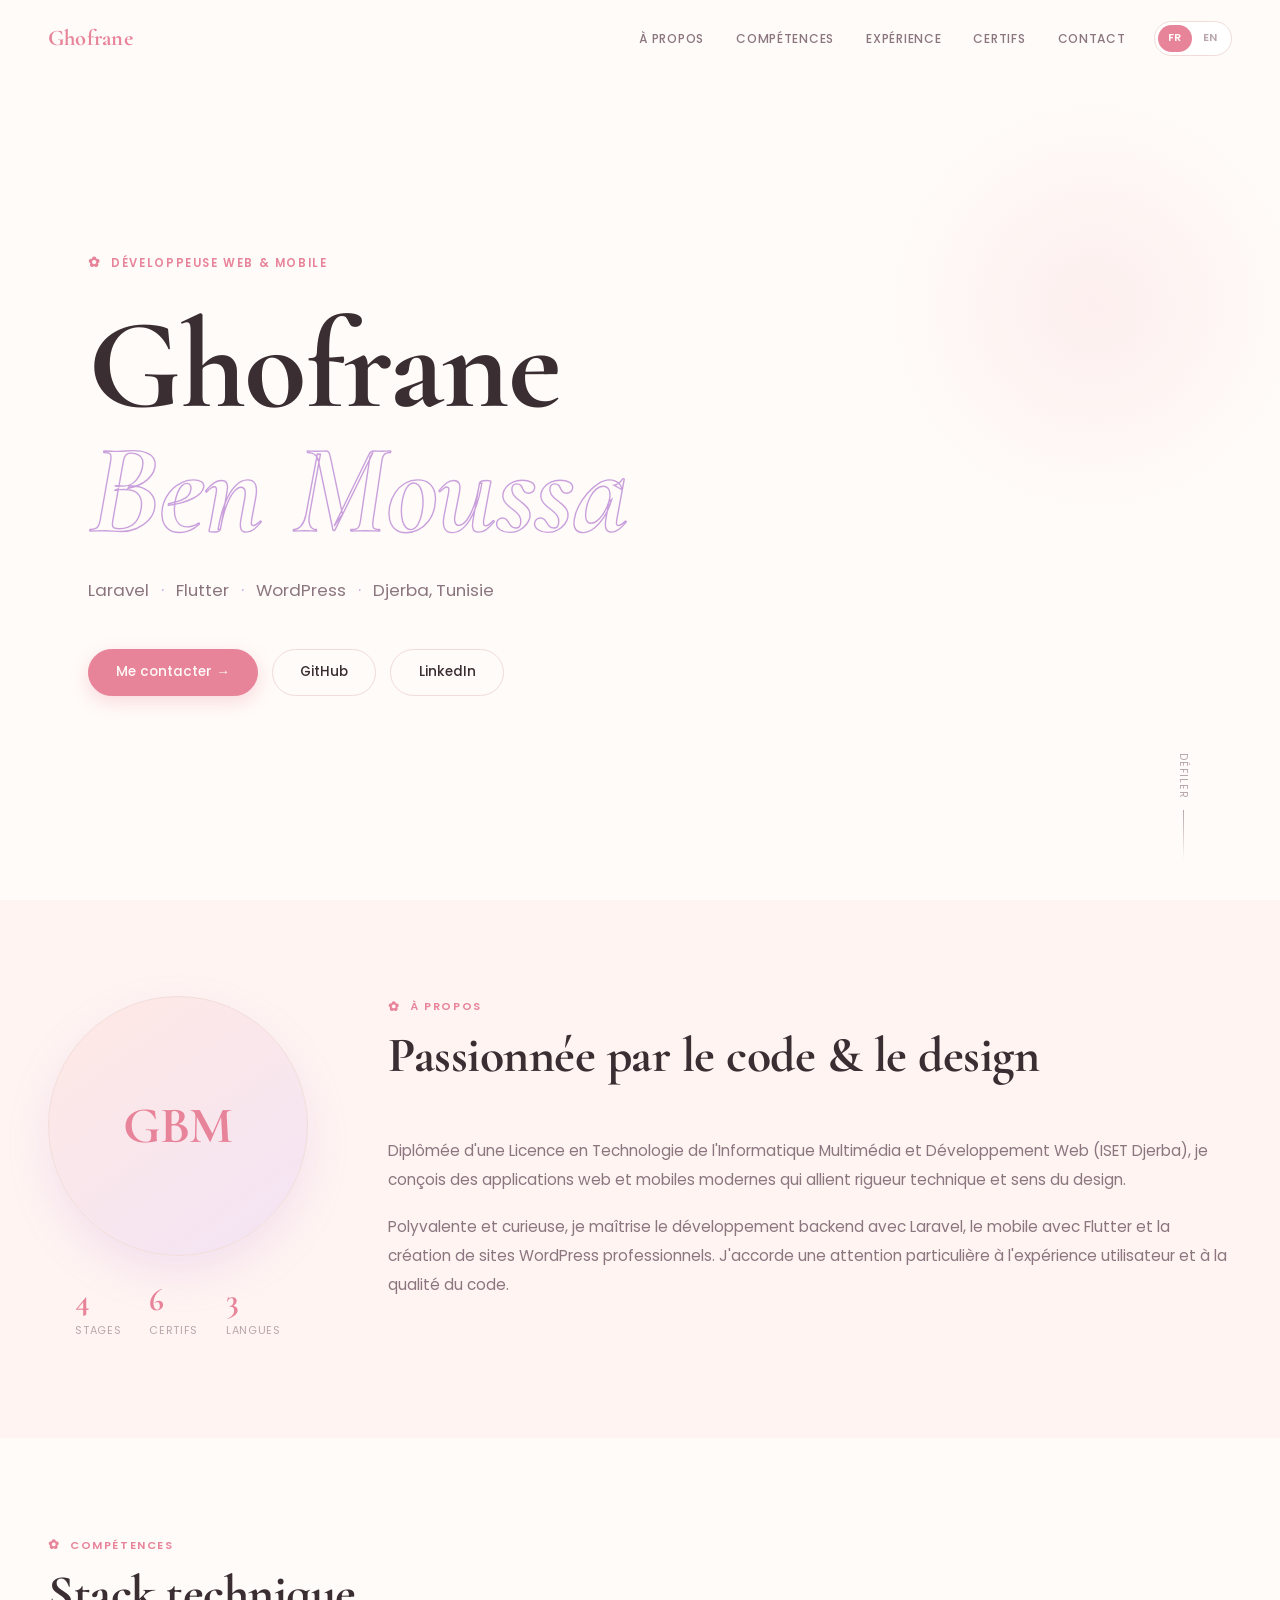
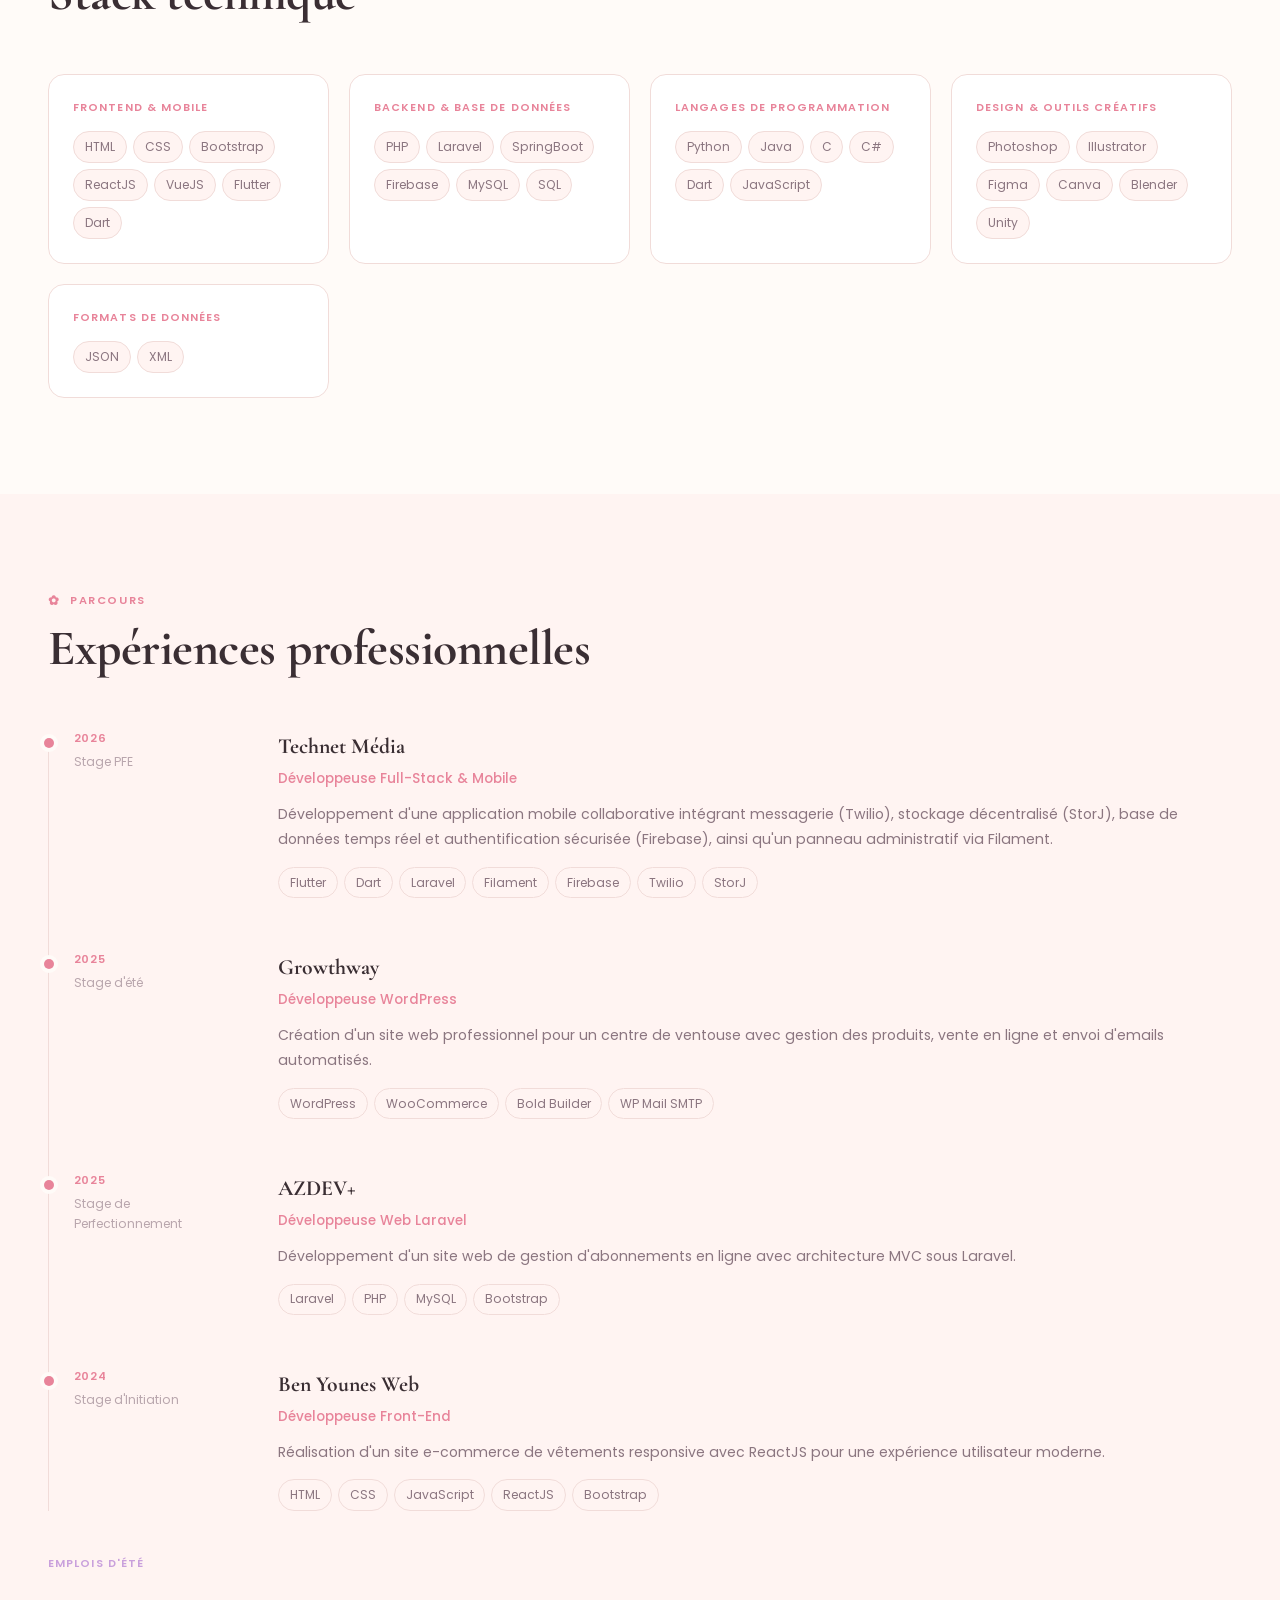
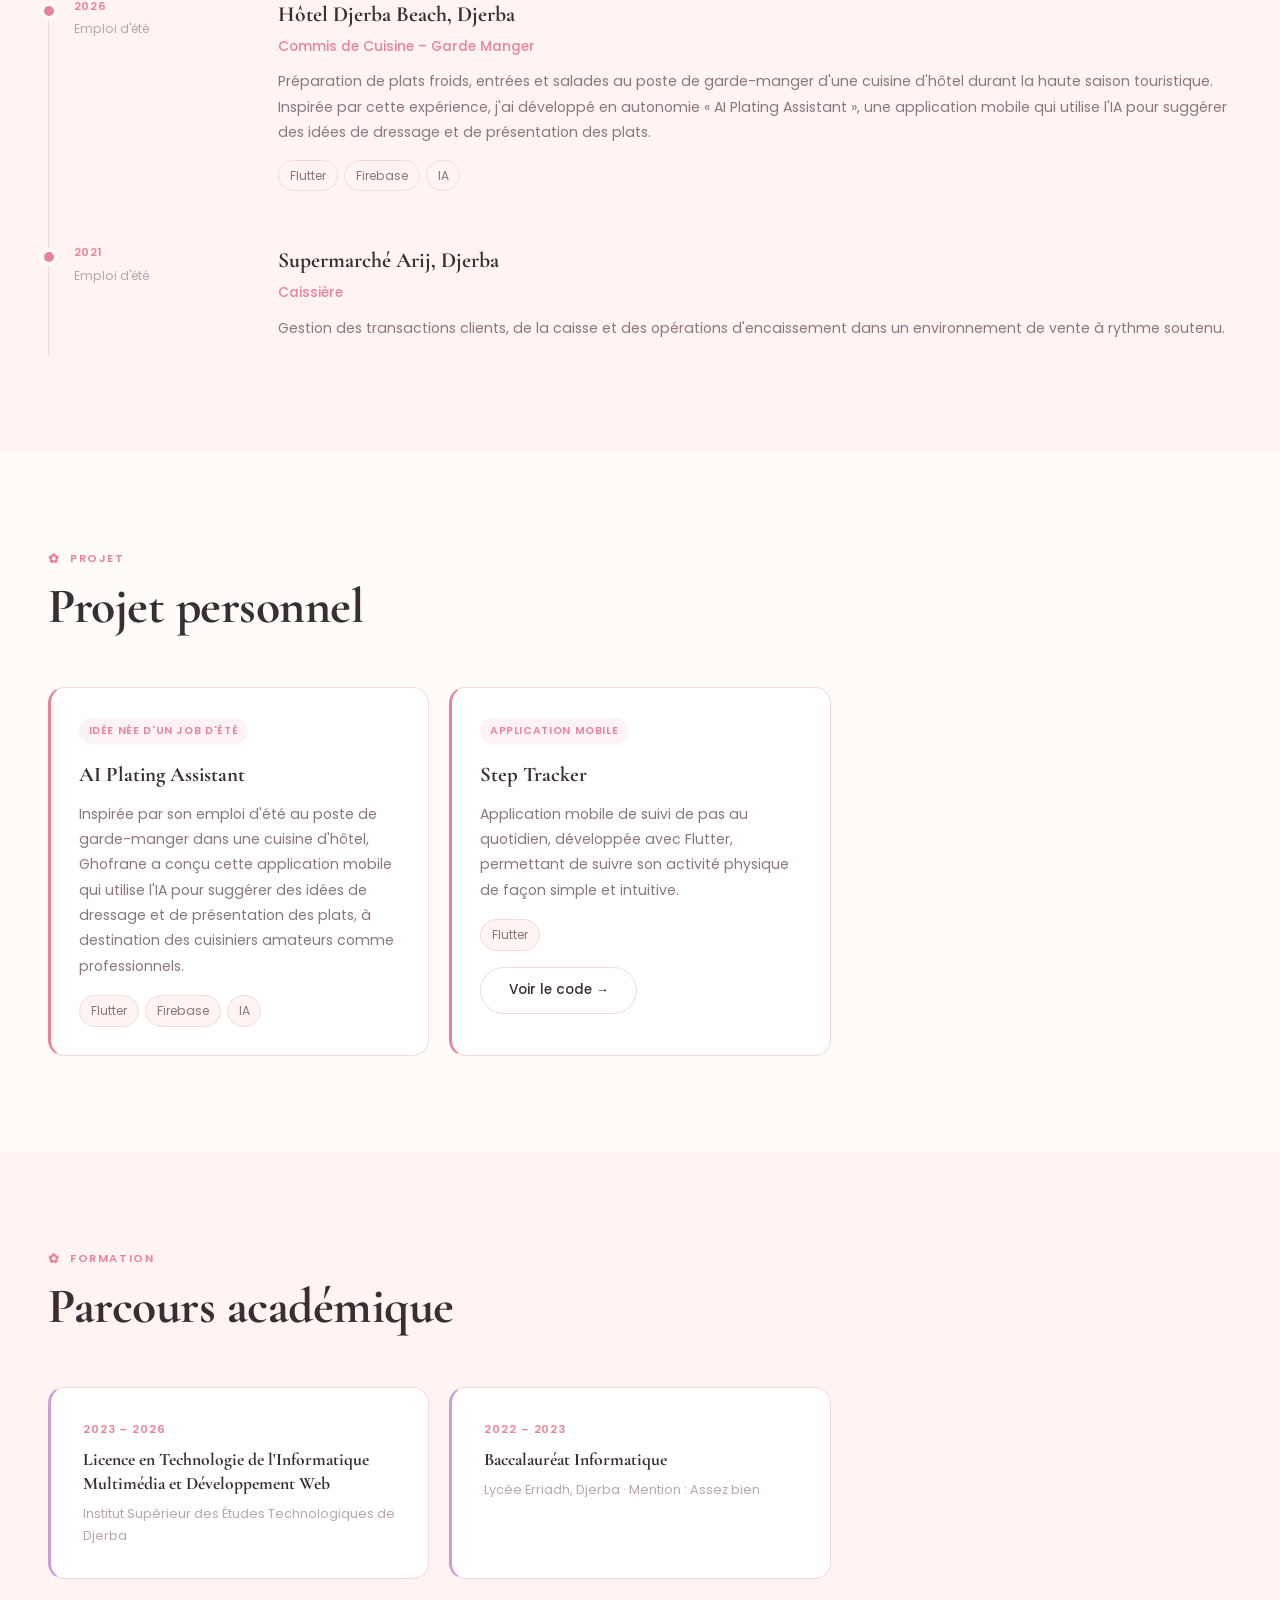
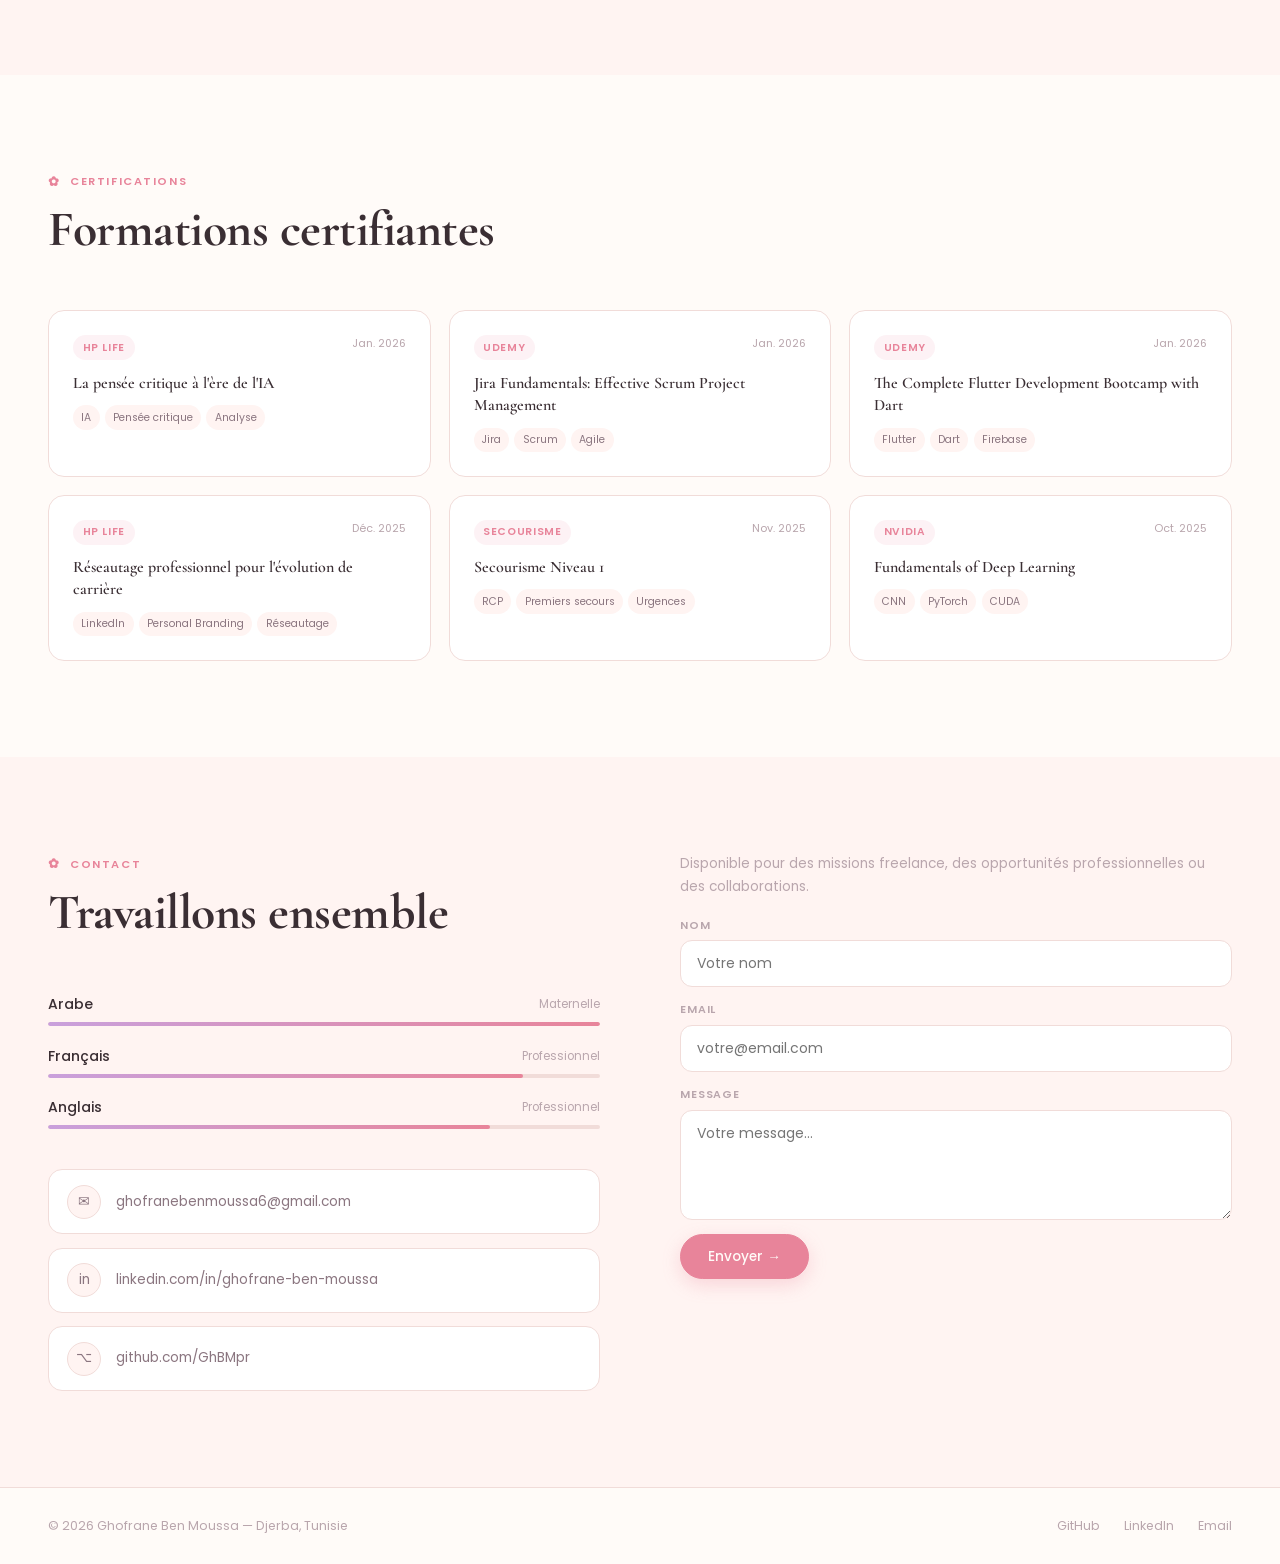
==== commit f504566f: "added another personal project" ====
--- a/index.html
+++ b/index.html
@@ -719,6 +719,15 @@
           <span class="pill">Flutter</span><span class="pill">Firebase</span><span class="pill">IA</span>
         </div>
       </div>
+      <div class="proj-card rv">
+        <span class="proj-badge" data-i18n="proj2.badge">Application mobile</span>
+        <div class="proj-title">Step Tracker</div>
+        <p class="proj-desc" data-i18n="proj2.desc">Application mobile de suivi de pas au quotidien, développée avec Flutter, permettant de suivre son activité physique de façon simple et intuitive.</p>
+        <div class="pills">
+          <span class="pill">Flutter</span>
+        </div>
+        <a href="https://github.com/GhBMpr/steps_tracker" target="_blank" class="btn btn-ghost" style="margin-top:1rem;" data-i18n="proj2.link">Voir le code →</a>
+      </div>
     </div>
   </div>
 </section>
@@ -959,6 +968,10 @@
     "proj1.badge":    { fr: "Idée née d'un job d'été", en: "Idea born from a summer job" },
     "proj1.desc":     { fr: "Inspirée par son emploi d'été au poste de garde-manger dans une cuisine d'hôtel, Ghofrane a conçu cette application mobile qui utilise l'IA pour suggérer des idées de dressage et de présentation des plats, à destination des cuisiniers amateurs comme professionnels.",
                         en: "Inspired by her summer job in the garde manger section of a hotel kitchen, Ghofrane built this mobile app that uses AI to suggest plating and food presentation ideas for both home cooks and professionals." },
+    "proj2.badge":    { fr: "Application mobile", en: "Mobile app" },
+    "proj2.desc":     { fr: "Application mobile de suivi de pas au quotidien, développée avec Flutter, permettant de suivre son activité physique de façon simple et intuitive.",
+                        en: "A daily step-tracking mobile app built with Flutter, letting users monitor their physical activity in a simple and intuitive way." },
+    "proj2.link":     { fr: "Voir le code →", en: "View code →" },
 
     "education.label":  { fr: "Formation", en: "Education" },
     "education.title":  { fr: "Parcours académique", en: "Academic Background" },
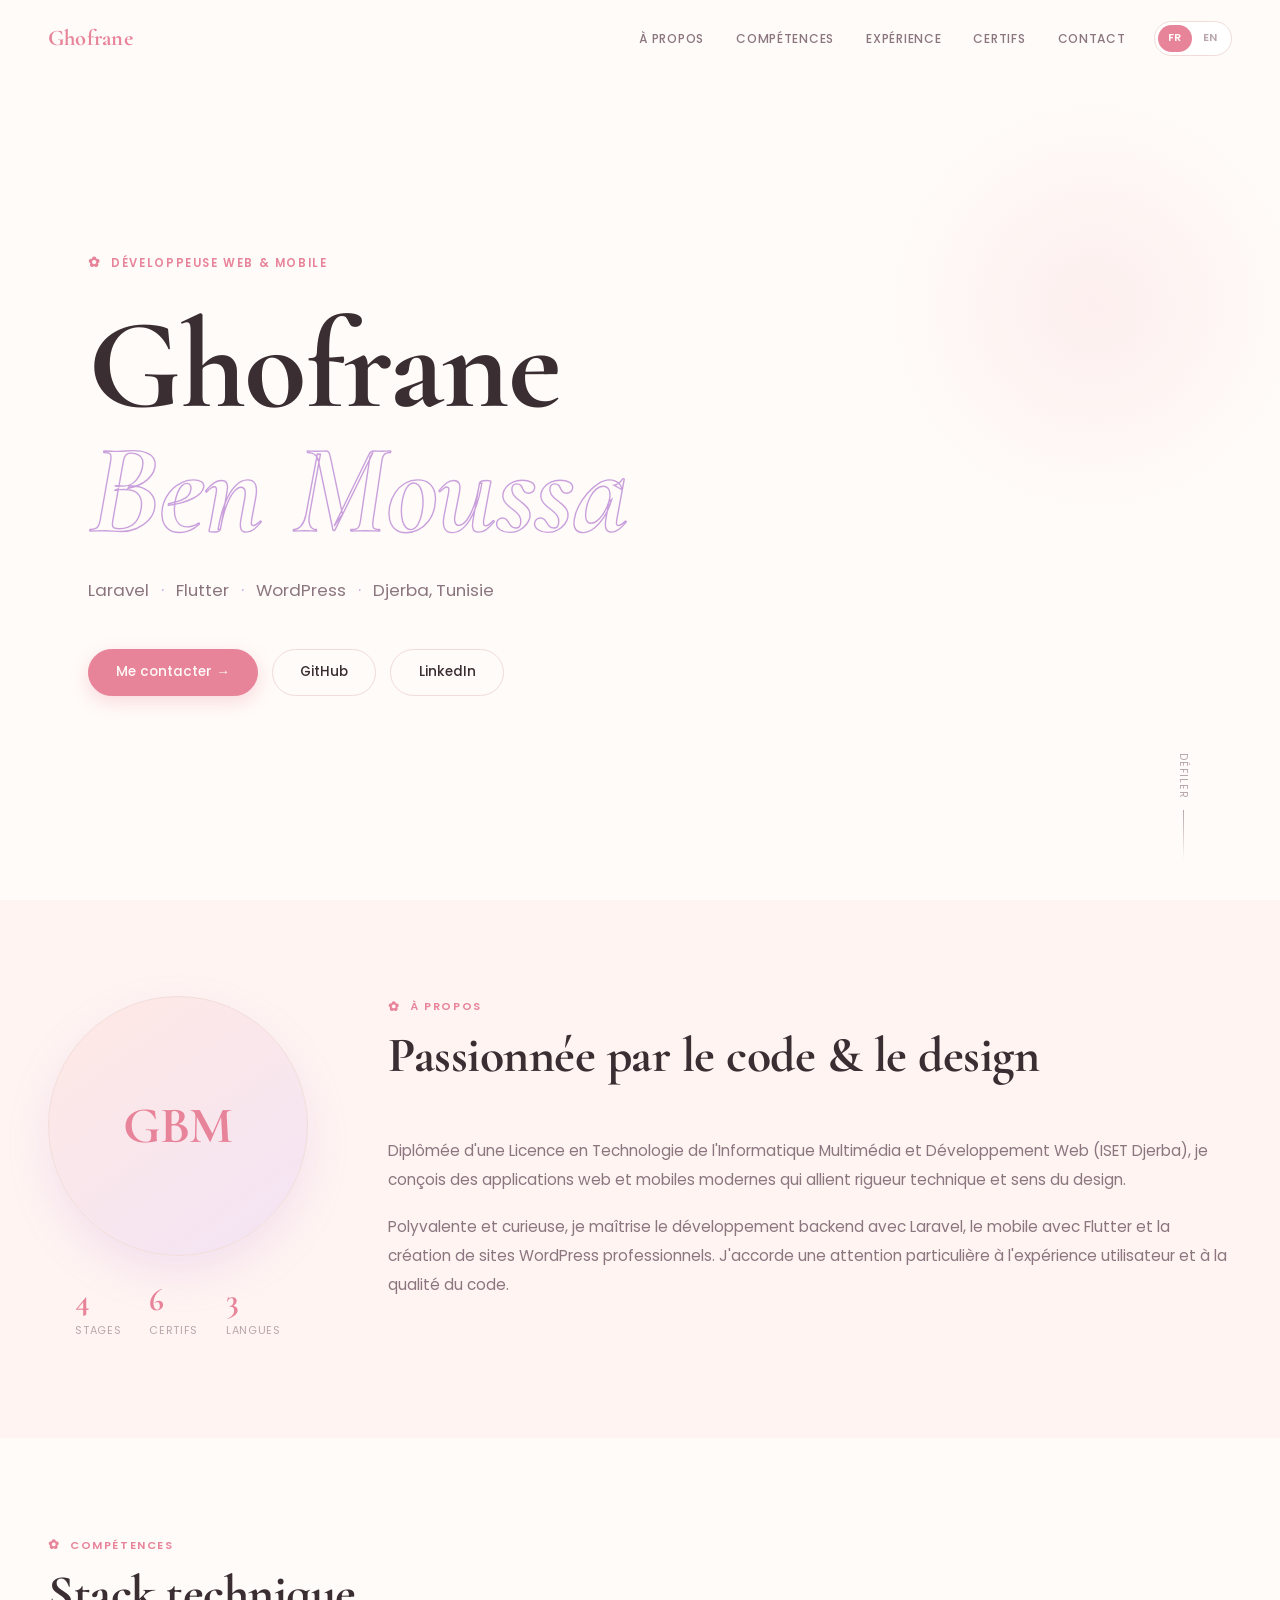
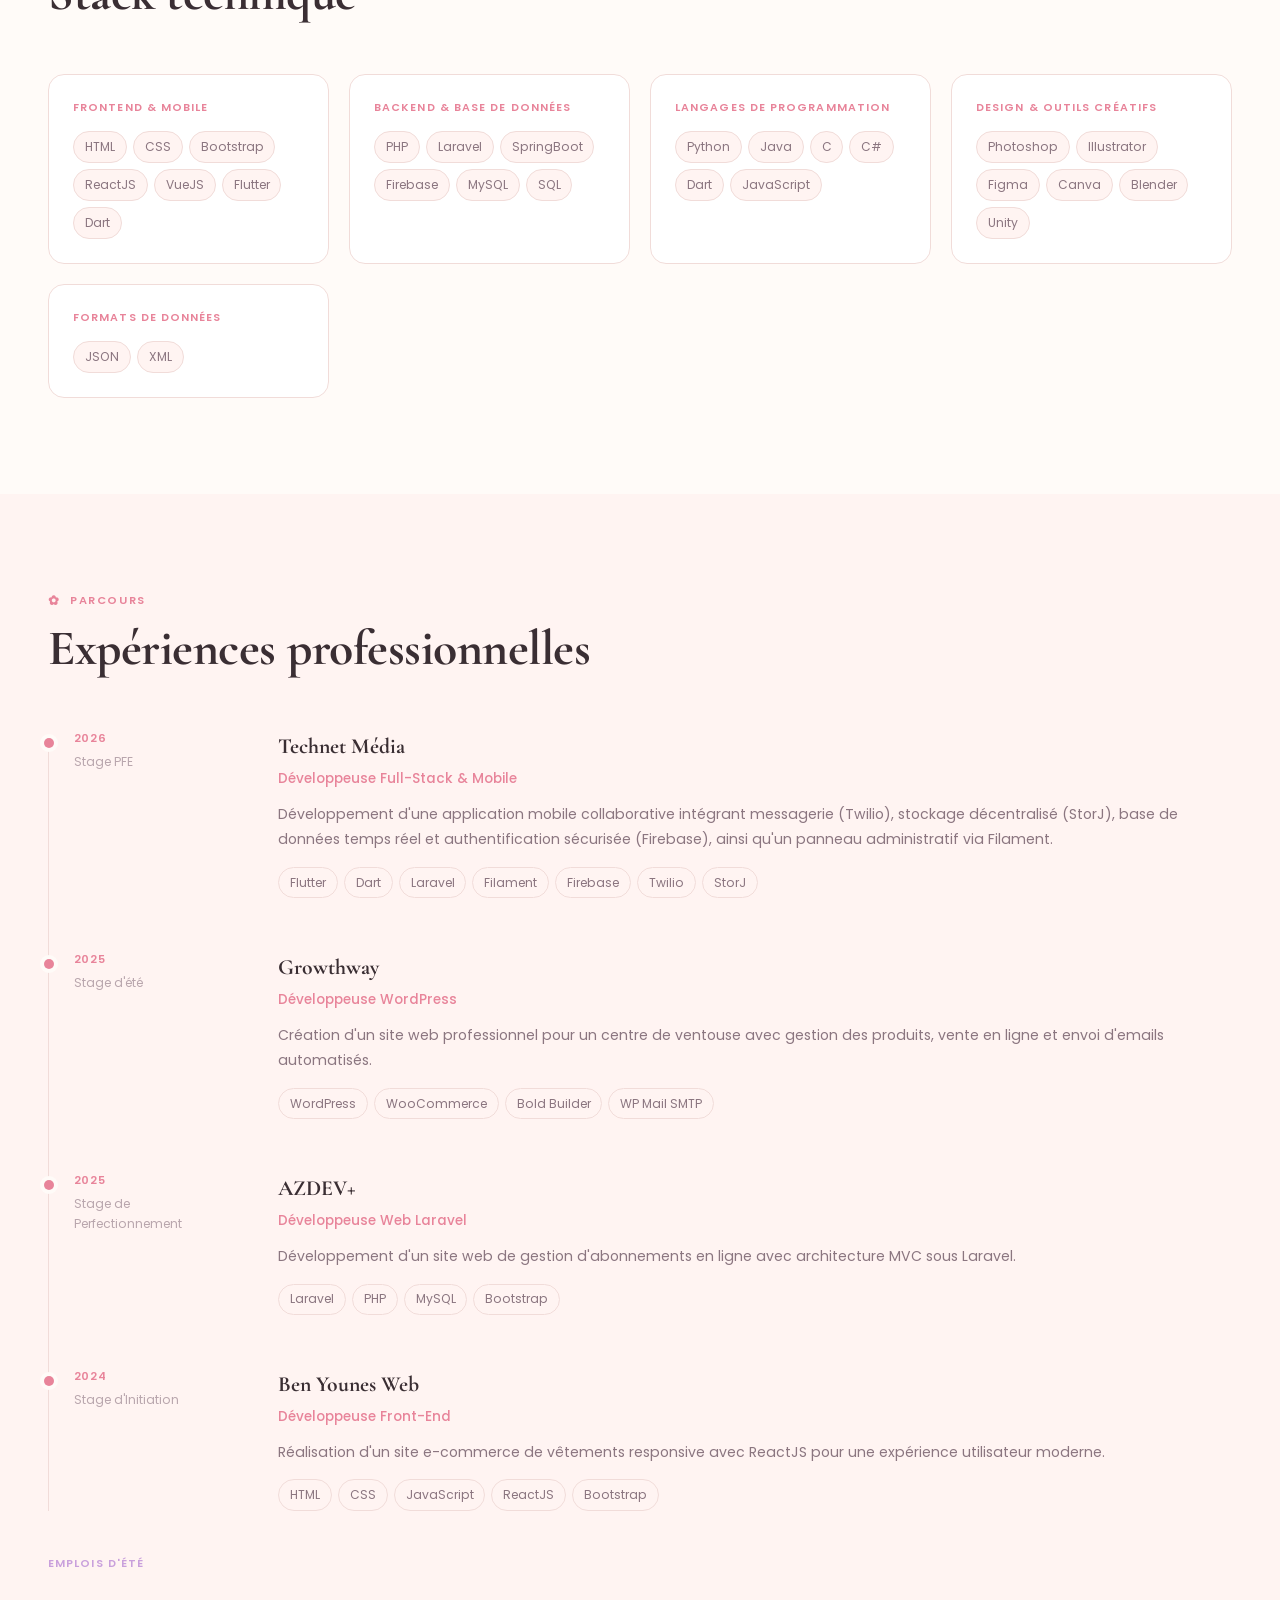
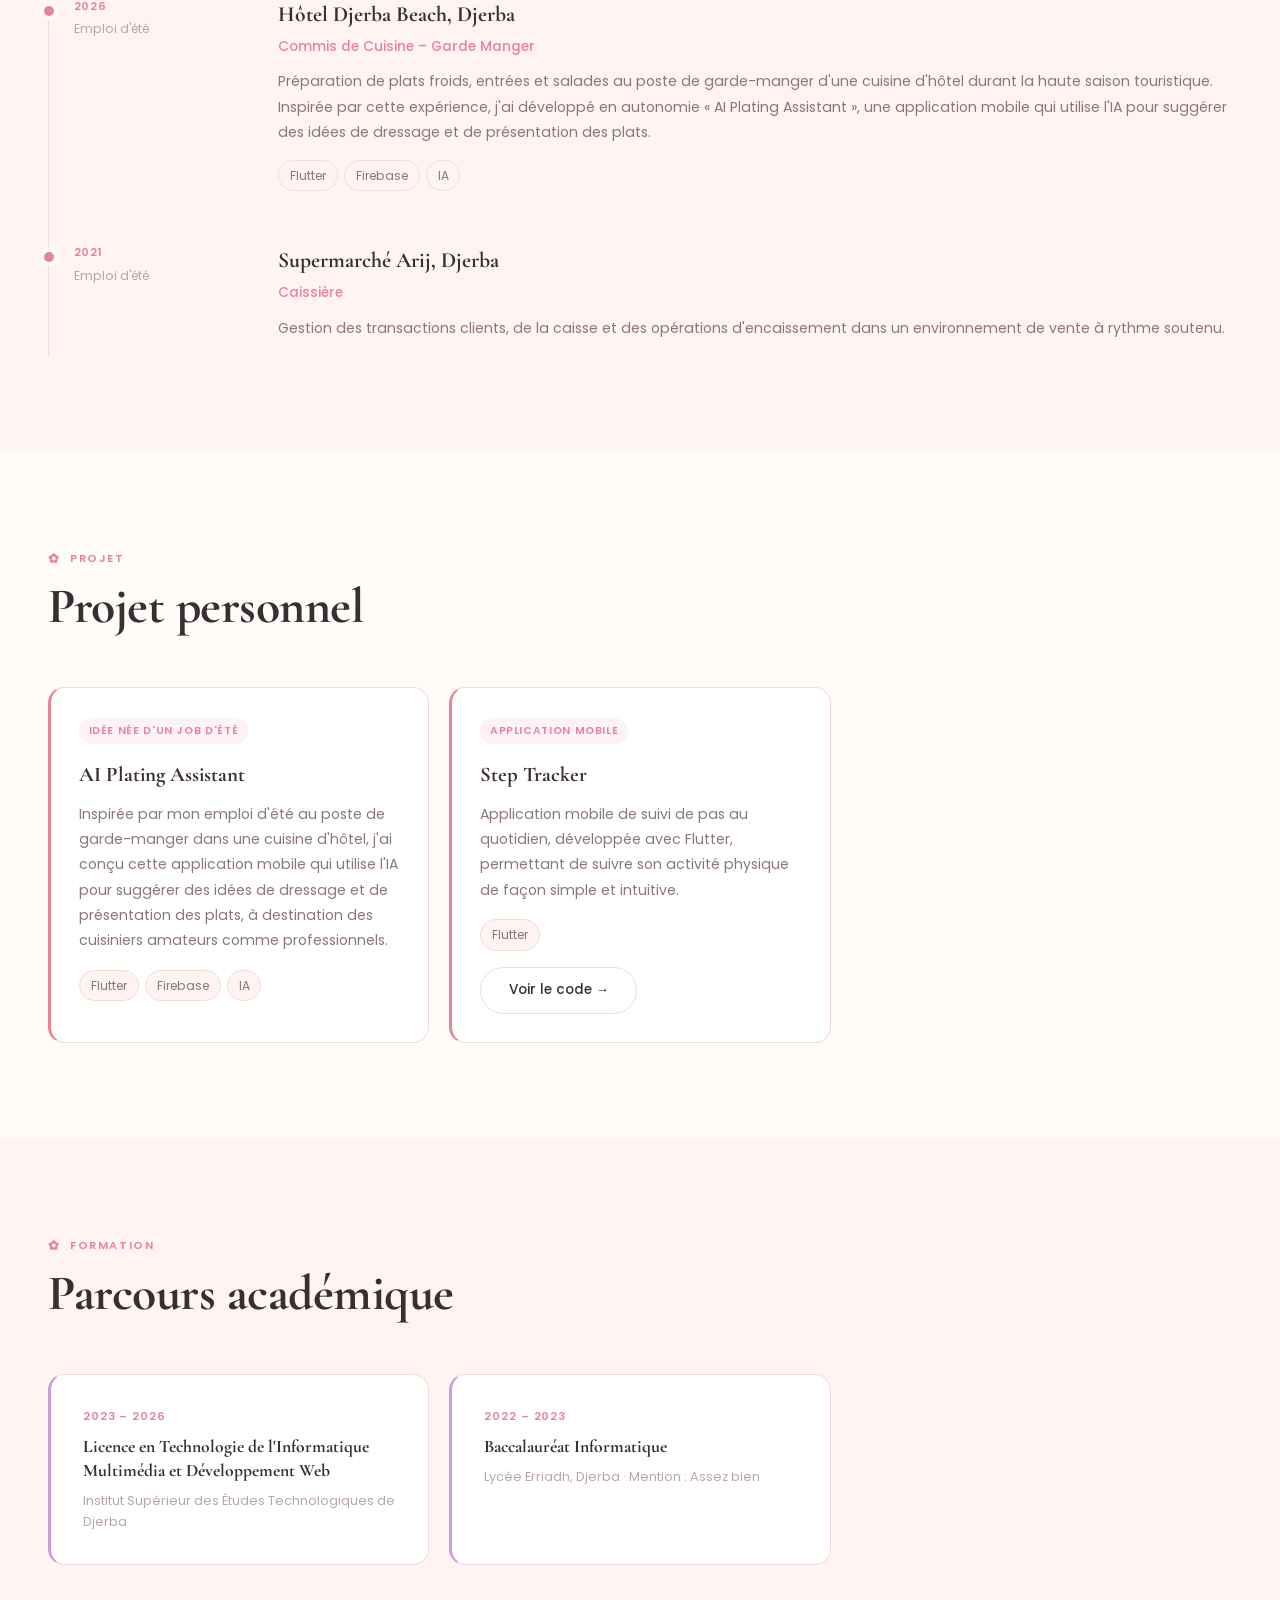
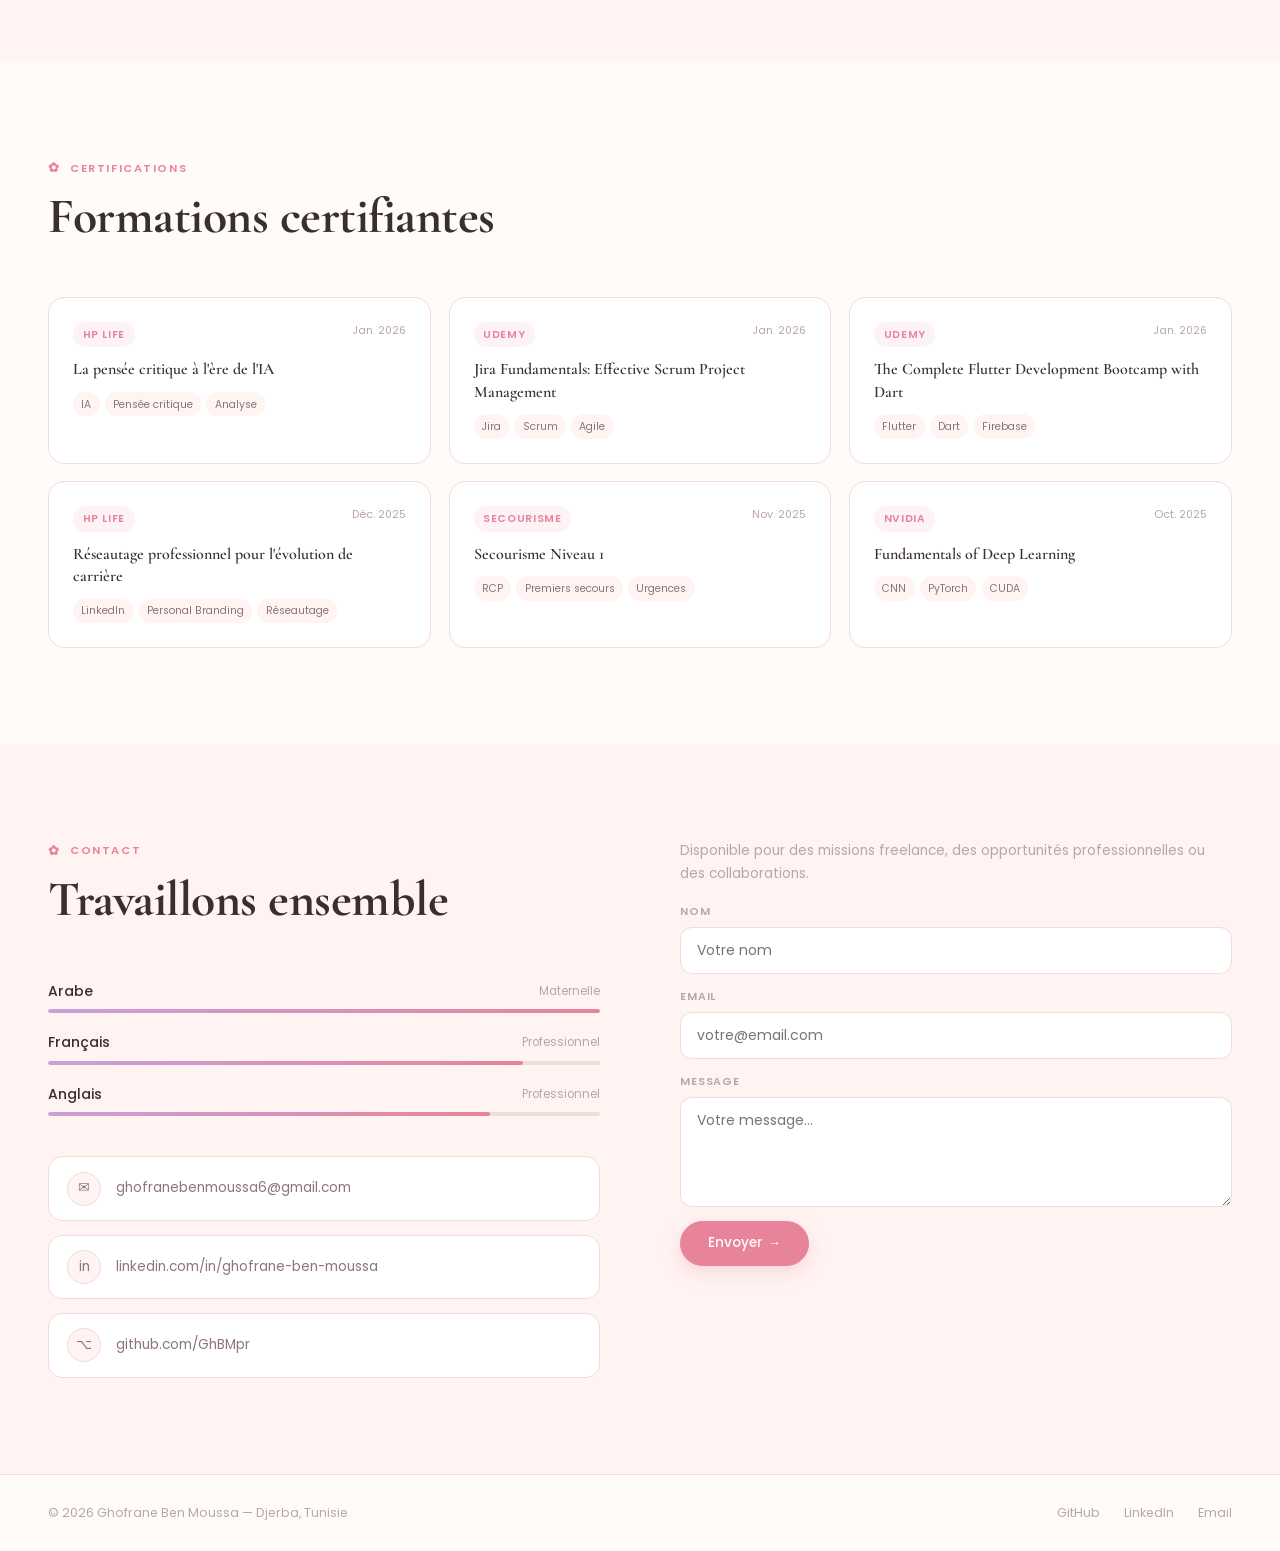
==== commit c94e5aec: "updated personal projects section" ====
--- a/index.html
+++ b/index.html
@@ -714,7 +714,7 @@
       <div class="proj-card rv">
         <span class="proj-badge" data-i18n="proj1.badge">Idée née d'un job d'été</span>
         <div class="proj-title">AI Plating Assistant</div>
-        <p class="proj-desc" data-i18n="proj1.desc">Inspirée par son emploi d'été au poste de garde-manger dans une cuisine d'hôtel, Ghofrane a conçu cette application mobile qui utilise l'IA pour suggérer des idées de dressage et de présentation des plats, à destination des cuisiniers amateurs comme professionnels.</p>
+        <p class="proj-desc" data-i18n="proj1.desc">Inspirée par mon emploi d'été au poste de garde-manger dans une cuisine d'hôtel, j'ai conçu cette application mobile qui utilise l'IA pour suggérer des idées de dressage et de présentation des plats, à destination des cuisiniers amateurs comme professionnels.</p>
         <div class="pills">
           <span class="pill">Flutter</span><span class="pill">Firebase</span><span class="pill">IA</span>
         </div>
@@ -966,8 +966,8 @@
     "projects.label": { fr: "Projet", en: "Project" },
     "projects.title": { fr: "Projet personnel", en: "Personal Project" },
     "proj1.badge":    { fr: "Idée née d'un job d'été", en: "Idea born from a summer job" },
-    "proj1.desc":     { fr: "Inspirée par son emploi d'été au poste de garde-manger dans une cuisine d'hôtel, Ghofrane a conçu cette application mobile qui utilise l'IA pour suggérer des idées de dressage et de présentation des plats, à destination des cuisiniers amateurs comme professionnels.",
-                        en: "Inspired by her summer job in the garde manger section of a hotel kitchen, Ghofrane built this mobile app that uses AI to suggest plating and food presentation ideas for both home cooks and professionals." },
+    "proj1.desc":     { fr: "Inspirée par mon emploi d'été au poste de garde-manger dans une cuisine d'hôtel, j'ai conçu cette application mobile qui utilise l'IA pour suggérer des idées de dressage et de présentation des plats, à destination des cuisiniers amateurs comme professionnels.",
+                        en: "Inspired by my summer job in the garde manger section of a hotel kitchen, I built this mobile app that uses AI to suggest plating and food presentation ideas for both home cooks and professionals." },
     "proj2.badge":    { fr: "Application mobile", en: "Mobile app" },
     "proj2.desc":     { fr: "Application mobile de suivi de pas au quotidien, développée avec Flutter, permettant de suivre son activité physique de façon simple et intuitive.",
                         en: "A daily step-tracking mobile app built with Flutter, letting users monitor their physical activity in a simple and intuitive way." },
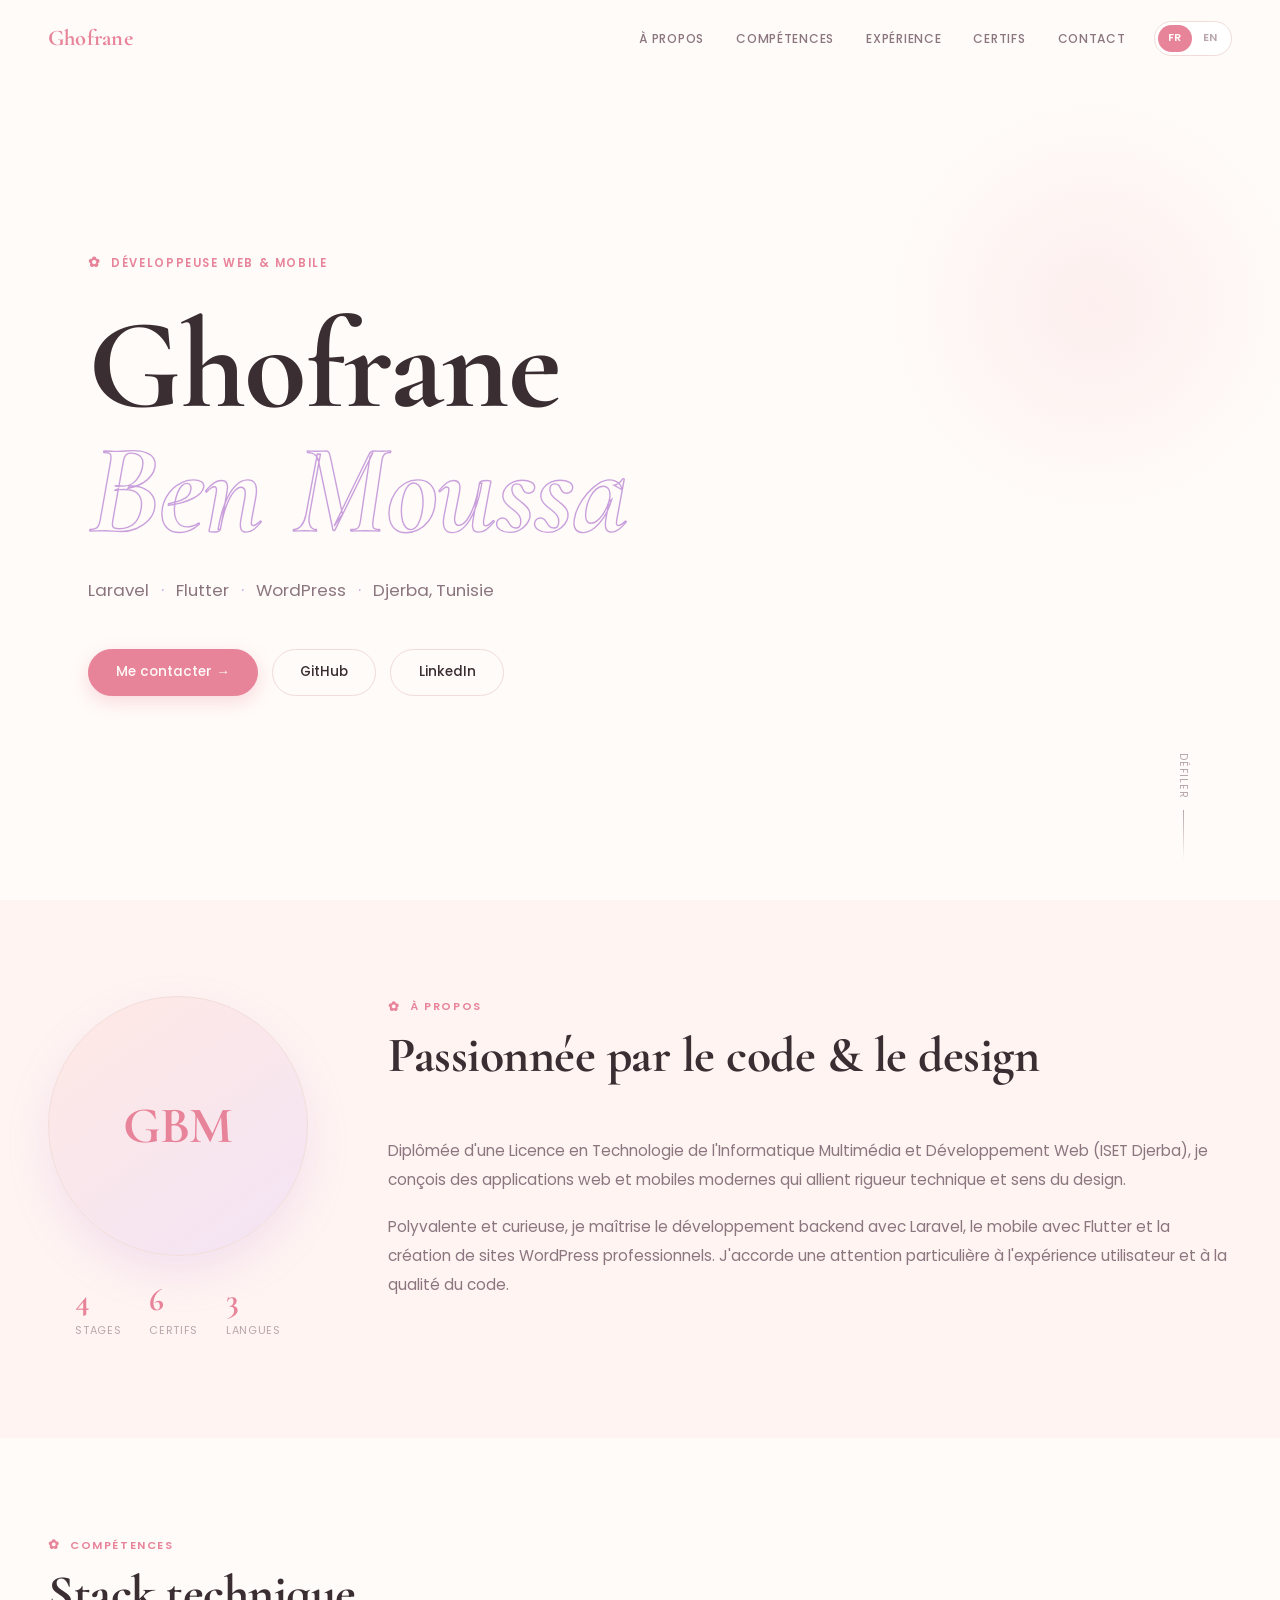
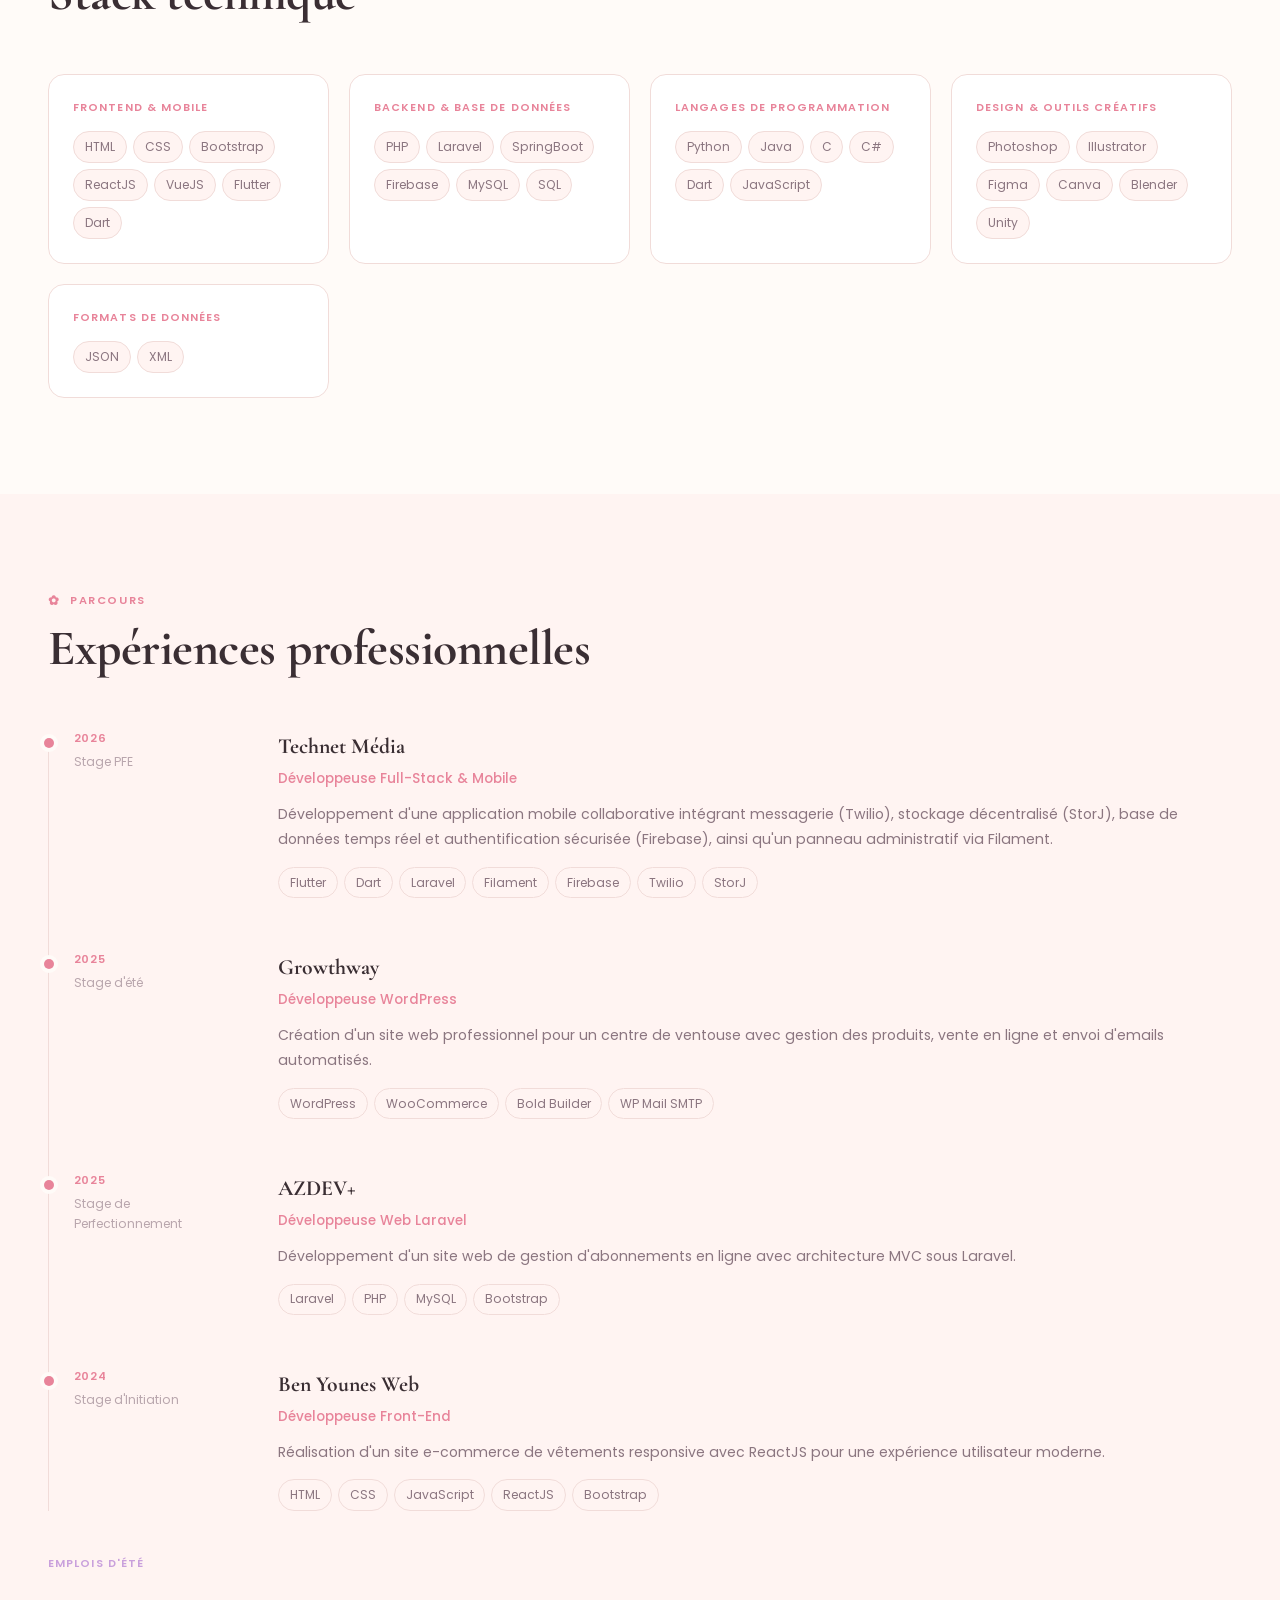
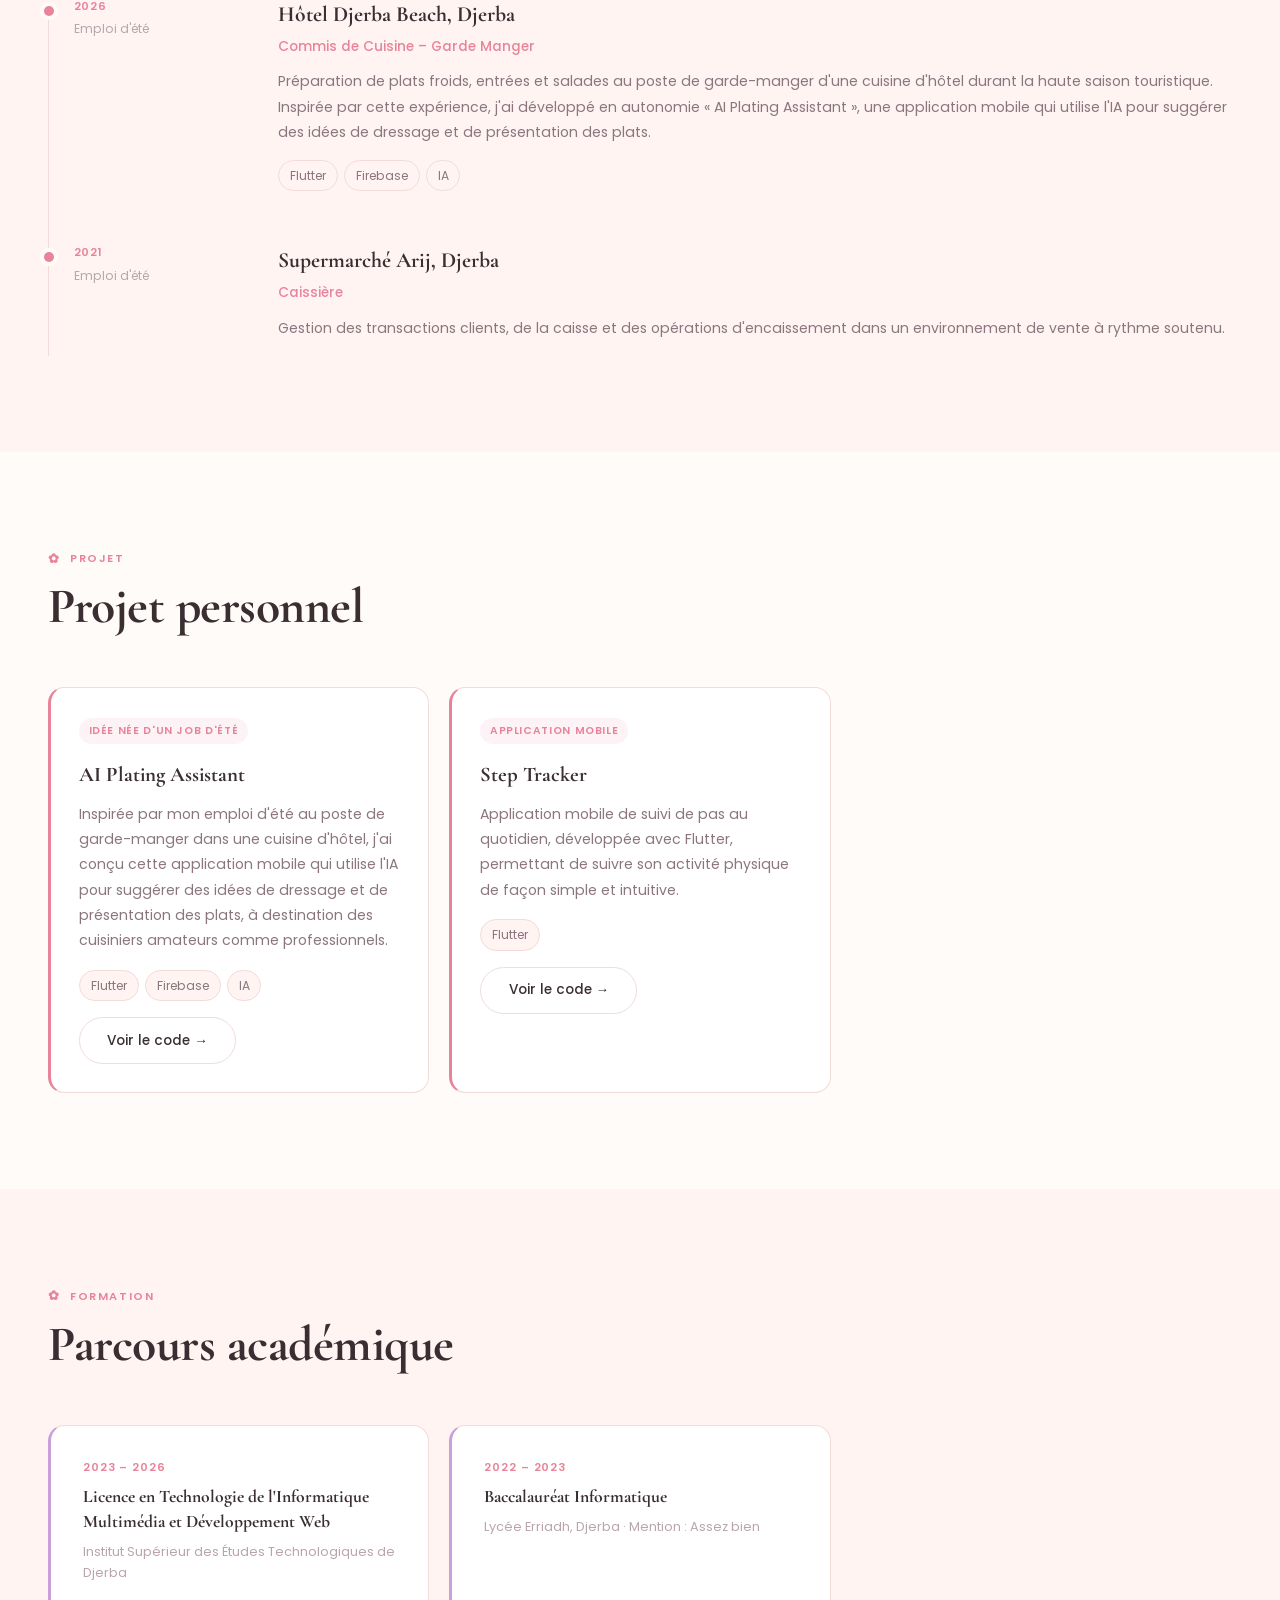
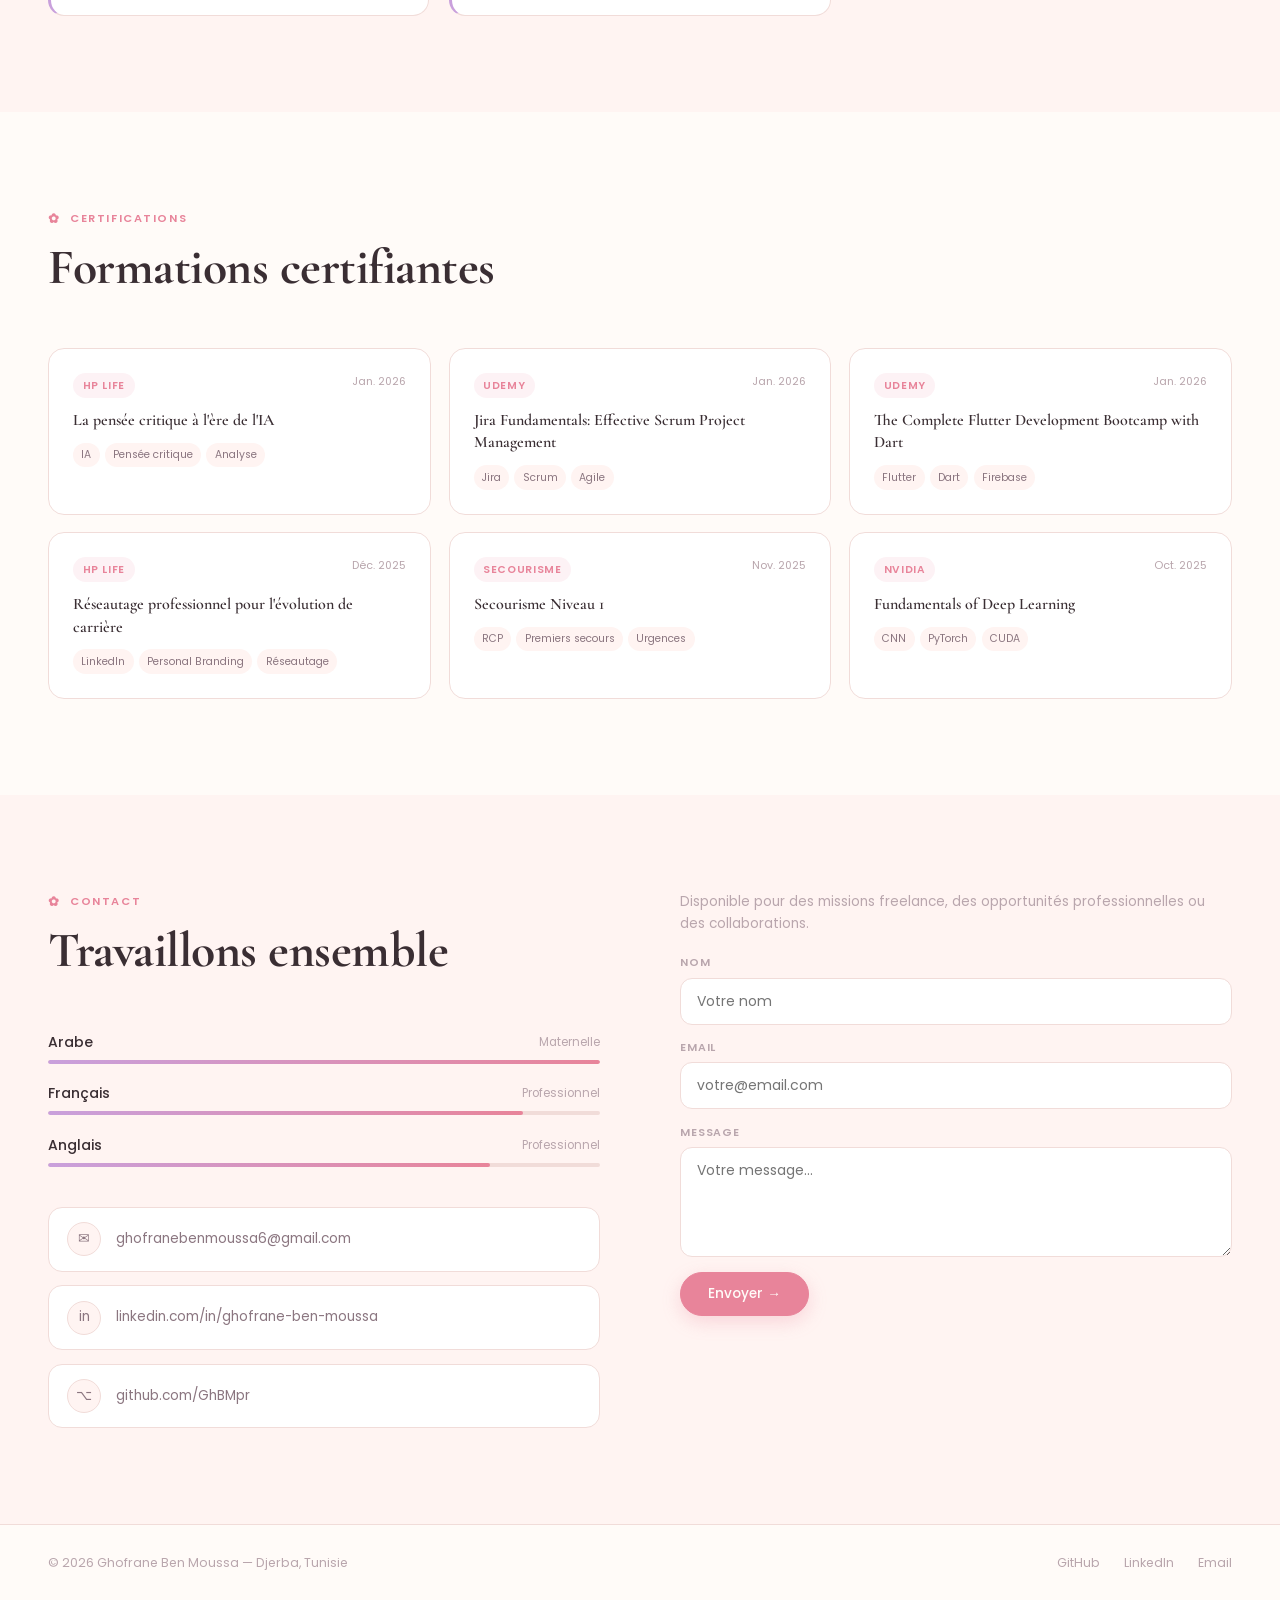
==== commit e448b7a4: "added ai_plainting link" ====
--- a/index.html
+++ b/index.html
@@ -718,6 +718,7 @@
         <div class="pills">
           <span class="pill">Flutter</span><span class="pill">Firebase</span><span class="pill">IA</span>
         </div>
+        <a href="https://github.com/GhBMpr/ai_plating_assistant" target="_blank" class="btn btn-ghost" style="margin-top:1rem;" data-i18n="proj2.link">Voir le code →</a>
       </div>
       <div class="proj-card rv">
         <span class="proj-badge" data-i18n="proj2.badge">Application mobile</span>
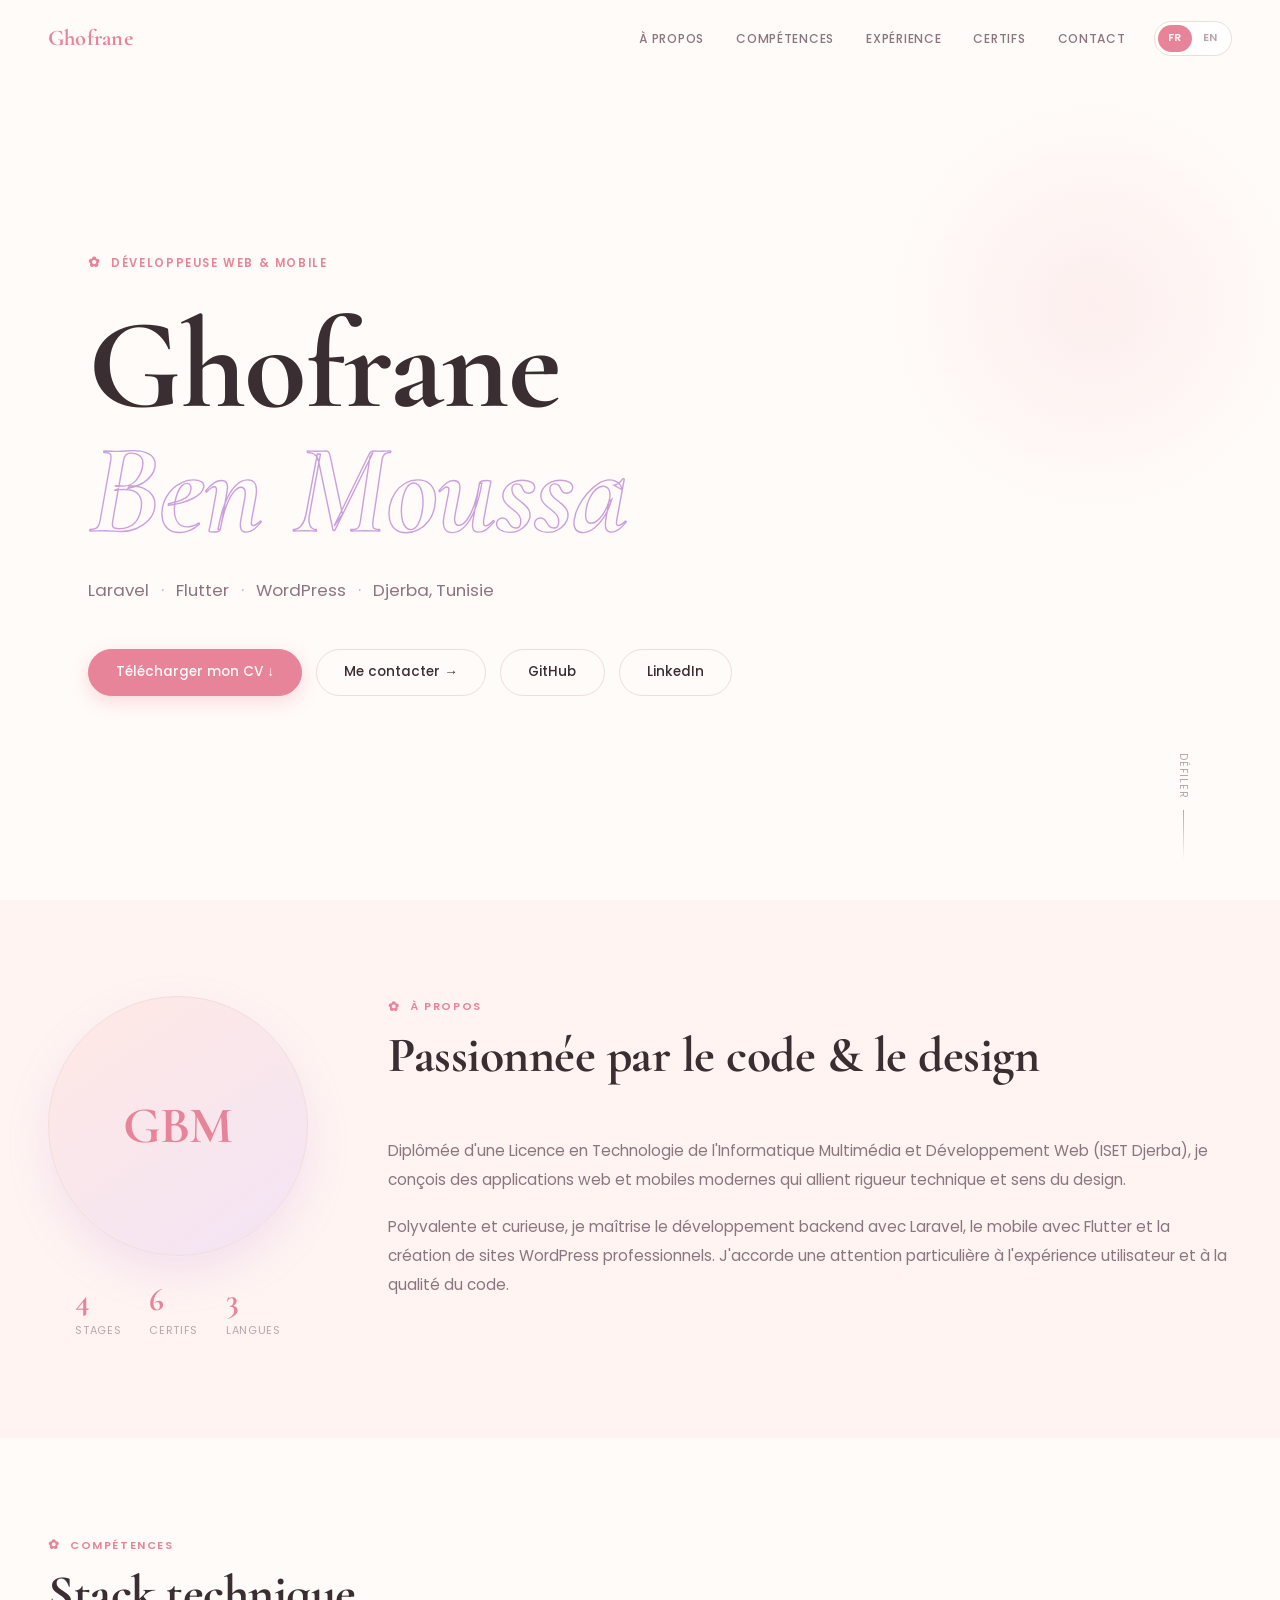
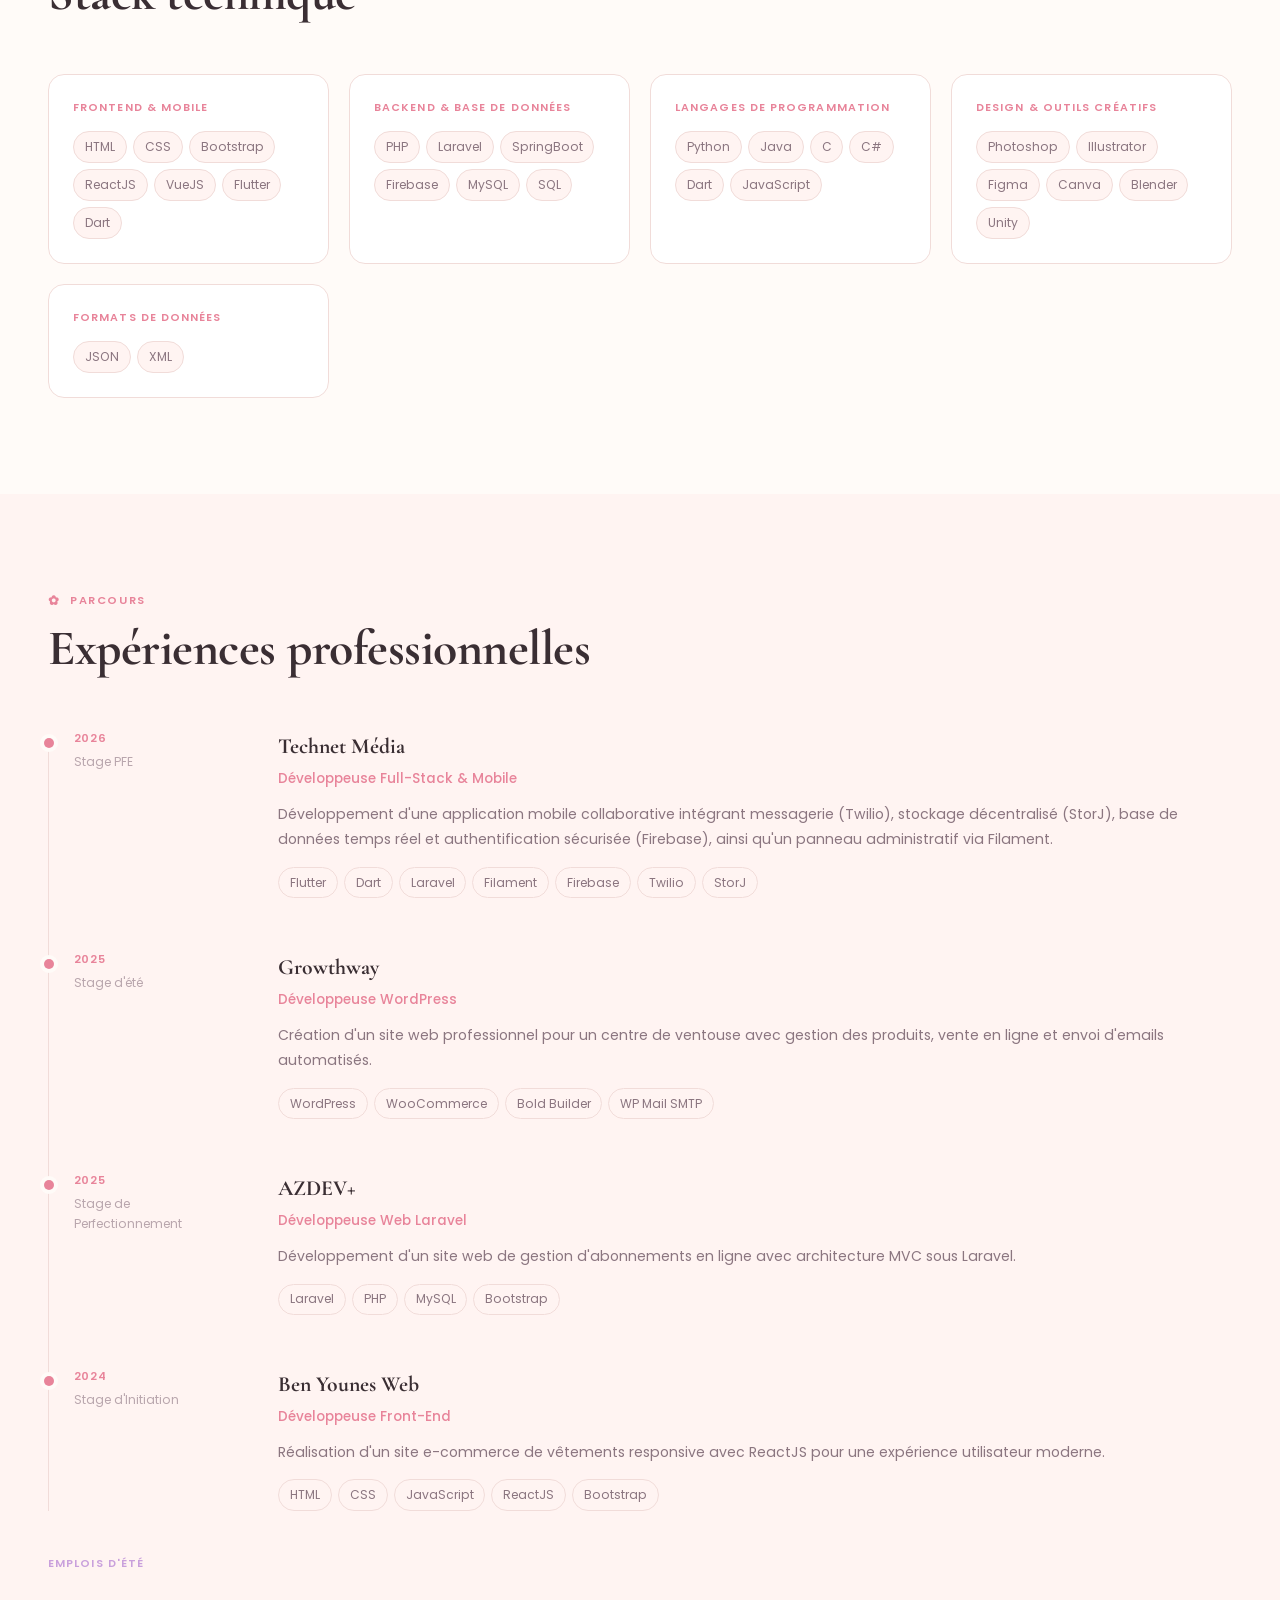
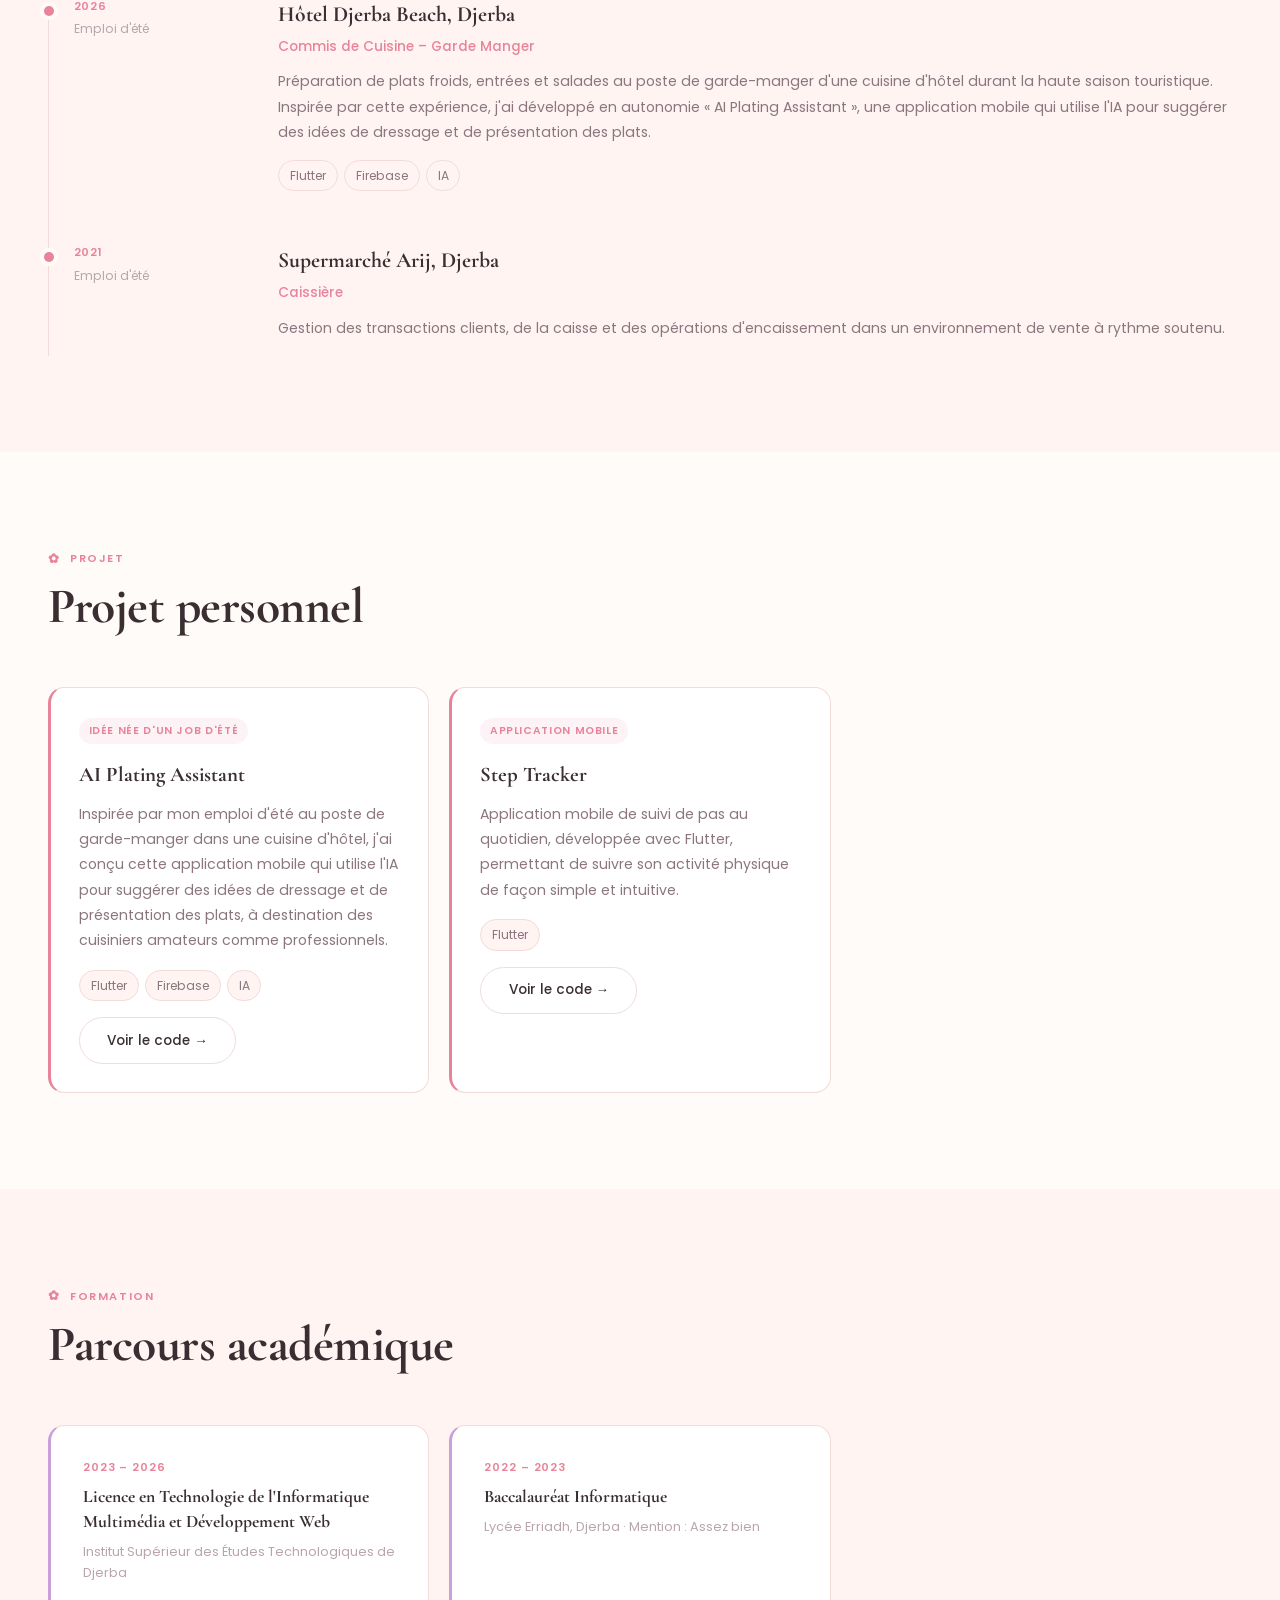
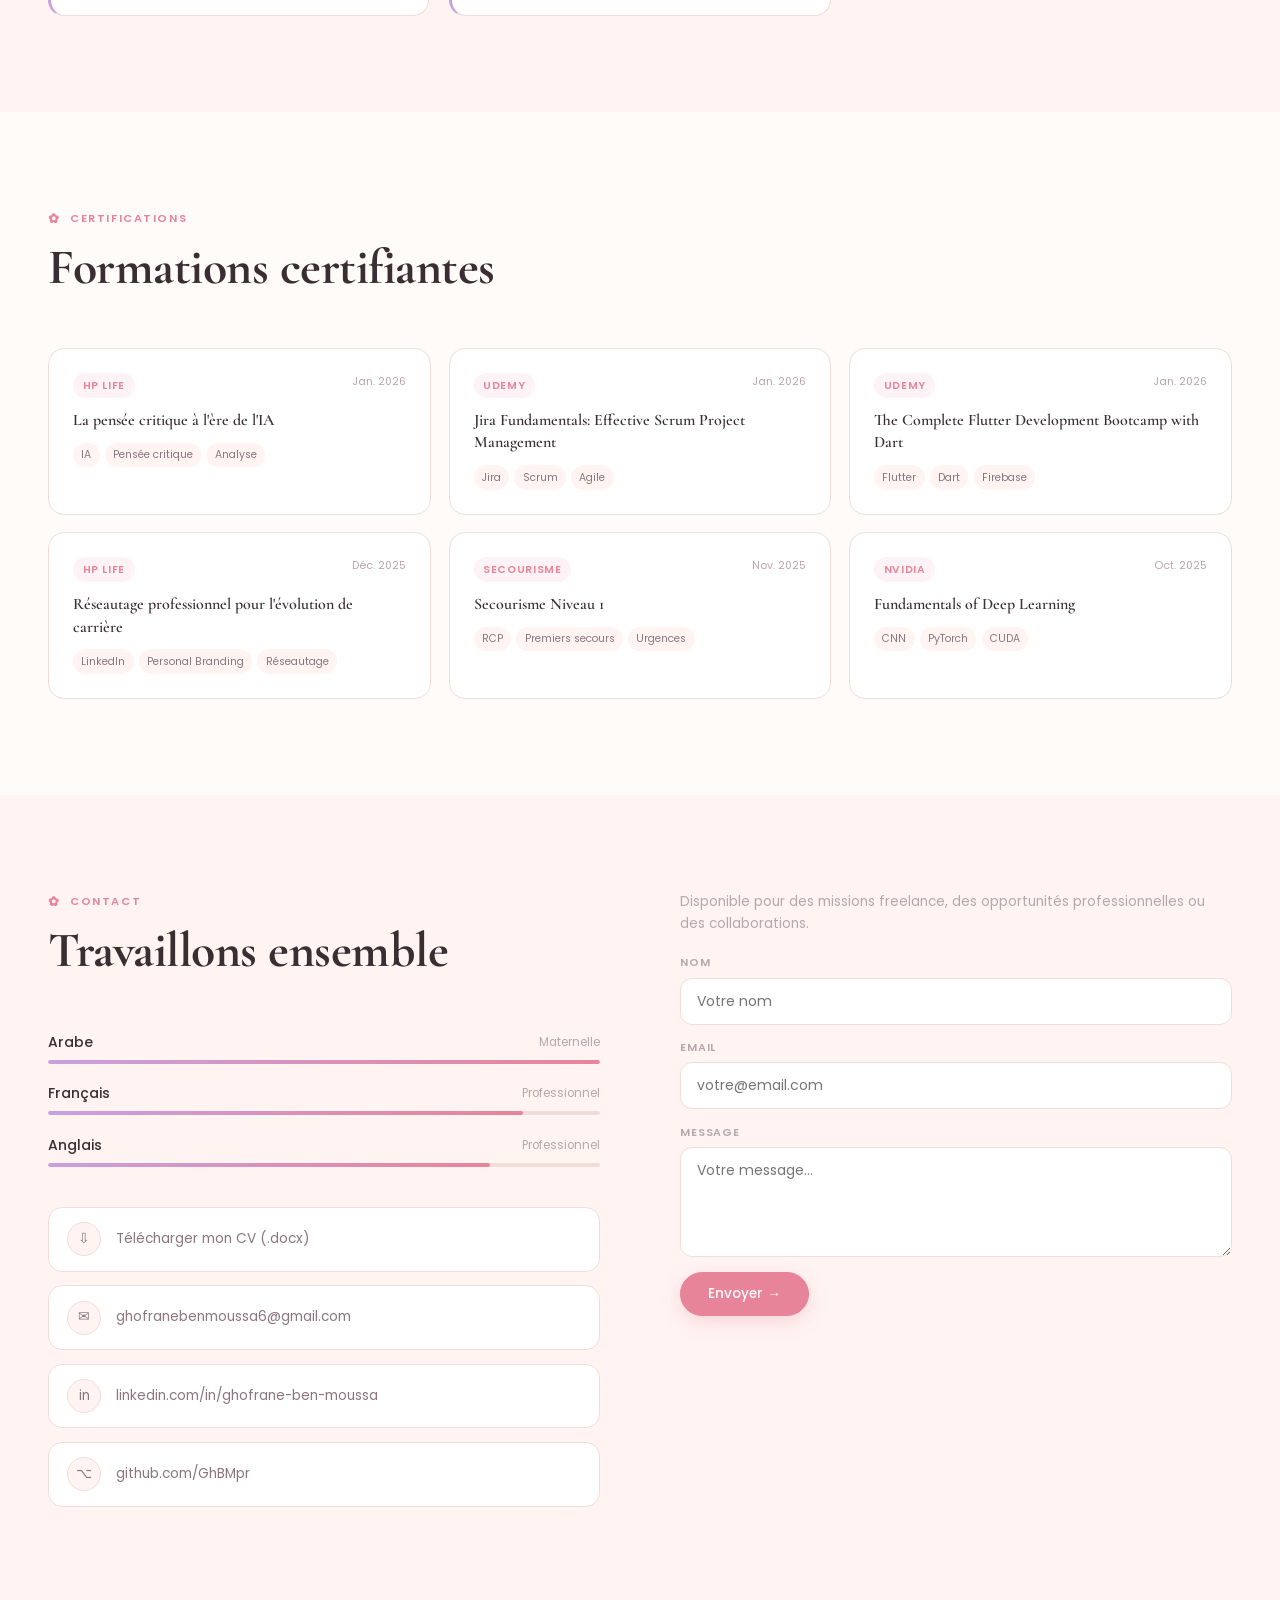
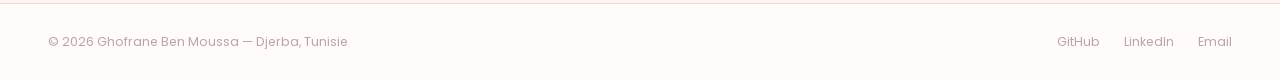
==== commit cc907d1a: "Update index.html" ====
--- a/index.html
+++ b/index.html
@@ -4,6 +4,10 @@
   <meta charset="UTF-8">
   <meta name="viewport" content="width=device-width, initial-scale=1.0">
   <title>Ghofrane Ben Moussa – Portfolio</title>
+  <link rel="icon" type="image/x-icon" href="assets/favicon.ico">
+  <link rel="icon" type="image/png" sizes="32x32" href="assets/favicon-32.png">
+  <link rel="icon" type="image/png" sizes="512x512" href="assets/favicon-512.png">
+  <link rel="apple-touch-icon" sizes="180x180" href="assets/apple-touch-icon.png">
   <link href="https://fonts.googleapis.com/css2?family=Cormorant+Garamond:wght@500;600;700&family=Poppins:wght@300;400;500;600&display=swap" rel="stylesheet">
   <style>
     *, *::before, *::after { box-sizing: border-box; margin: 0; padding: 0; }
@@ -515,7 +519,8 @@
     <span data-i18n="hero.location">Djerba, Tunisie</span>
   </div>
   <div class="hero-actions">
-    <a href="#contact" class="btn btn-fill" data-i18n="hero.contactBtn">Me contacter →</a>
+    <a id="cv-btn" href="cv/Ghofrane_Ben_Moussa_CV_FR.docx" download="Ghofrane_Ben_Moussa_CV_FR.docx" class="btn btn-fill" data-i18n="hero.downloadBtn">Télécharger mon CV ↓</a>
+    <a href="#contact" class="btn btn-ghost" data-i18n="hero.contactBtn">Me contacter →</a>
     <a href="https://github.com/GhBMpr" target="_blank" class="btn btn-ghost">GitHub</a>
     <a href="https://linkedin.com/in/ghofrane-ben-moussa-1828b138a" target="_blank" class="btn btn-ghost">LinkedIn</a>
   </div>
@@ -848,6 +853,10 @@
         </div>
 
         <div class="clinks">
+          <a id="cv-clink" href="cv/Ghofrane_Ben_Moussa_CV_FR.docx" download="Ghofrane_Ben_Moussa_CV_FR.docx" class="clink">
+            <div class="clink-ico">⇩</div>
+            <span data-i18n="contact.downloadCv">Télécharger mon CV (.docx)</span>
+          </a>
           <a href="mailto:ghofranebenmoussa6@gmail.com" class="clink">
             <div class="clink-ico">✉</div>
             ghofranebenmoussa6@gmail.com
@@ -906,6 +915,7 @@
 
     "hero.eyebrow":         { fr: "Développeuse Web &amp; Mobile", en: "Web &amp; Mobile Developer" },
     "hero.location":        { fr: "Djerba, Tunisie",        en: "Djerba, Tunisia" },
+    "hero.downloadBtn":     { fr: "Télécharger mon CV ↓",   en: "Download my CV ↓" },
     "hero.contactBtn":      { fr: "Me contacter →",         en: "Contact me →" },
     "hero.scroll":          { fr: "Défiler",                en: "Scroll" },
 
@@ -999,6 +1009,7 @@
 
     "contact.label":     { fr: "Contact", en: "Contact" },
     "contact.title":     { fr: "Travaillons ensemble", en: "Let's work together" },
+    "contact.downloadCv": { fr: "Télécharger mon CV (.docx)", en: "Download my CV (.docx)" },
     "contact.formNote":  { fr: "Disponible pour des missions freelance, des opportunités professionnelles ou des collaborations.",
                            en: "Available for freelance work, professional opportunities, or collaborations." },
 
@@ -1020,6 +1031,21 @@
   };
 
   let currentLang = 'fr';
+
+  /* CV file paths per language — update these if you rename/move the files */
+  const cvFiles = {
+    fr: "cv/Ghofrane_Ben_Moussa_CV_FR.docx",
+    en: "cv/Ghofrane_Ben_Moussa_CV_EN.docx",
+  };
+
+  function updateCvLinks(lang) {
+    const file = cvFiles[lang] || cvFiles.fr;
+    const filename = file.split('/').pop();
+    document.querySelectorAll('#cv-btn, #cv-clink').forEach(el => {
+      el.setAttribute('href', file);
+      el.setAttribute('download', filename);
+    });
+  }
 
   function applyLang(lang) {
     currentLang = lang;
@@ -1039,6 +1065,7 @@
     document.querySelectorAll('.lang-btn').forEach(b => {
       b.classList.toggle('active', b.getAttribute('data-lang') === lang);
     });
+    updateCvLinks(lang);
   }
 
   document.querySelectorAll('.lang-btn').forEach(btn => {
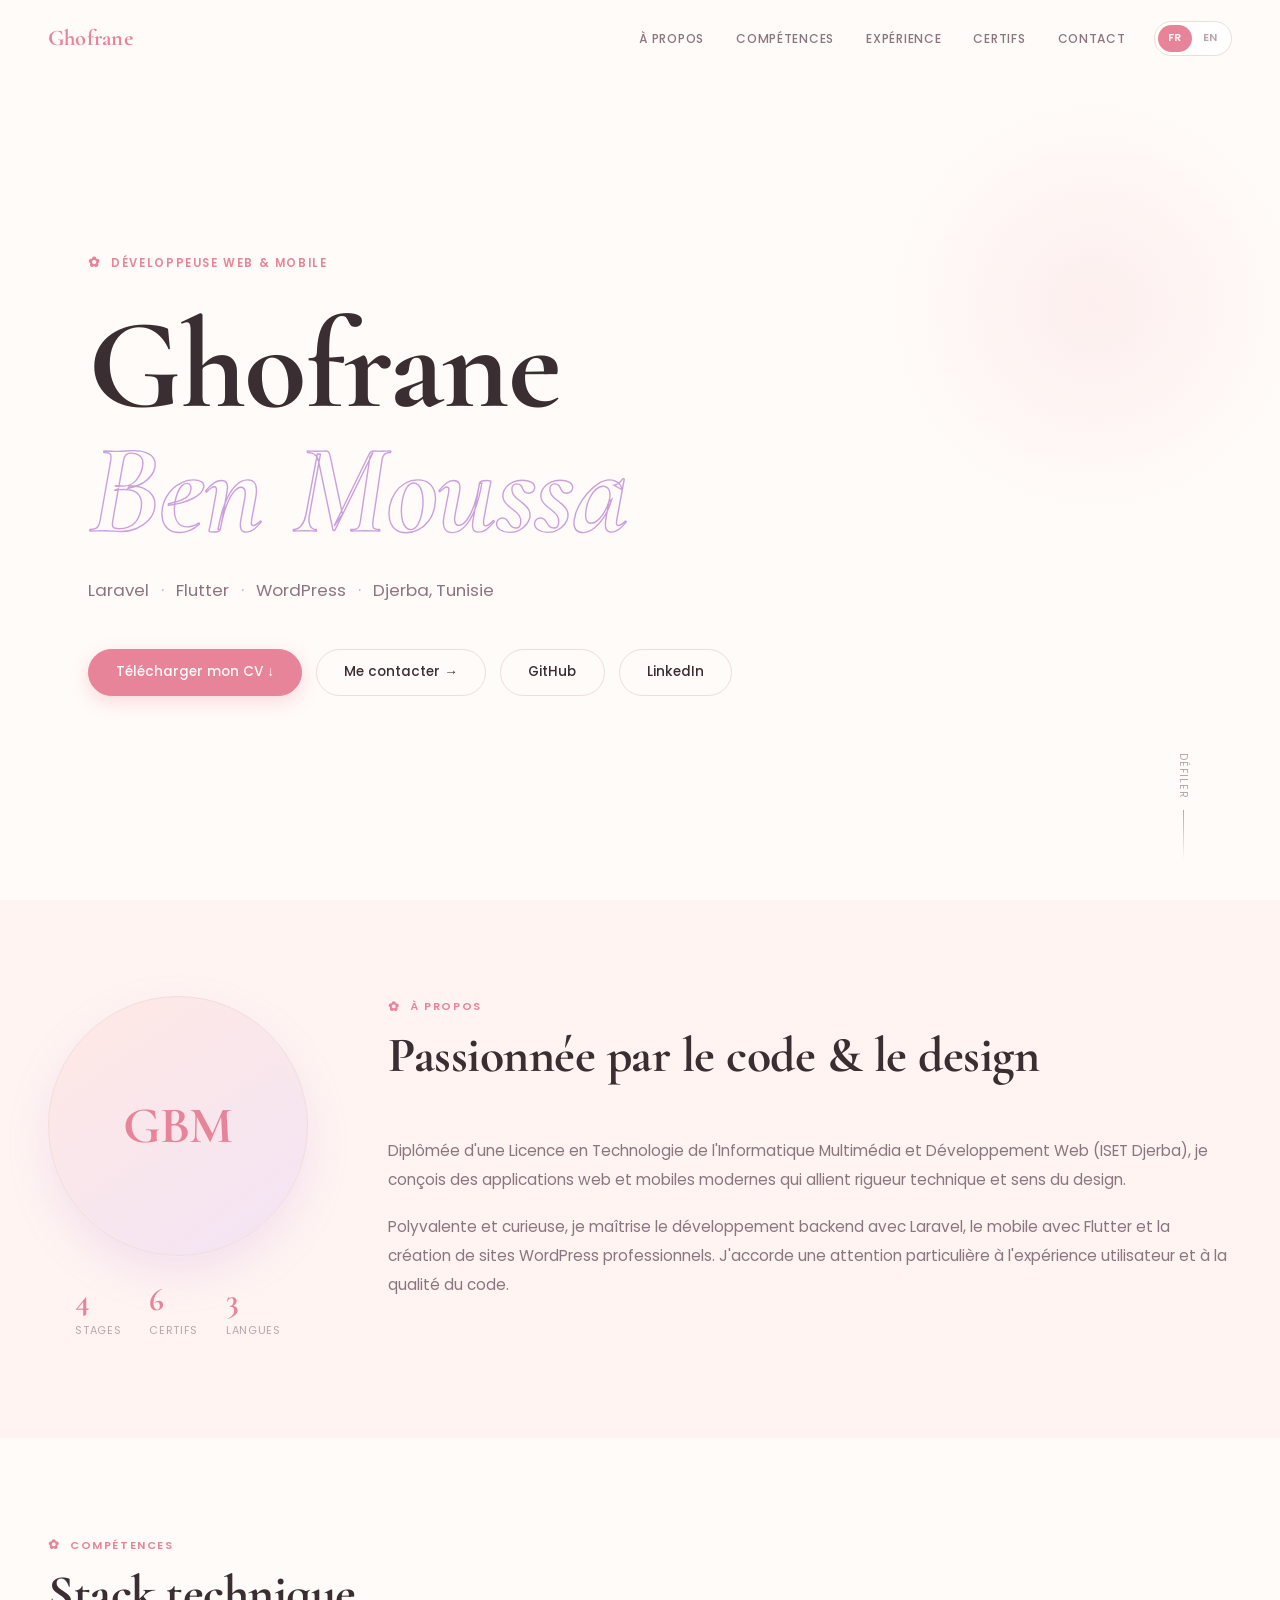
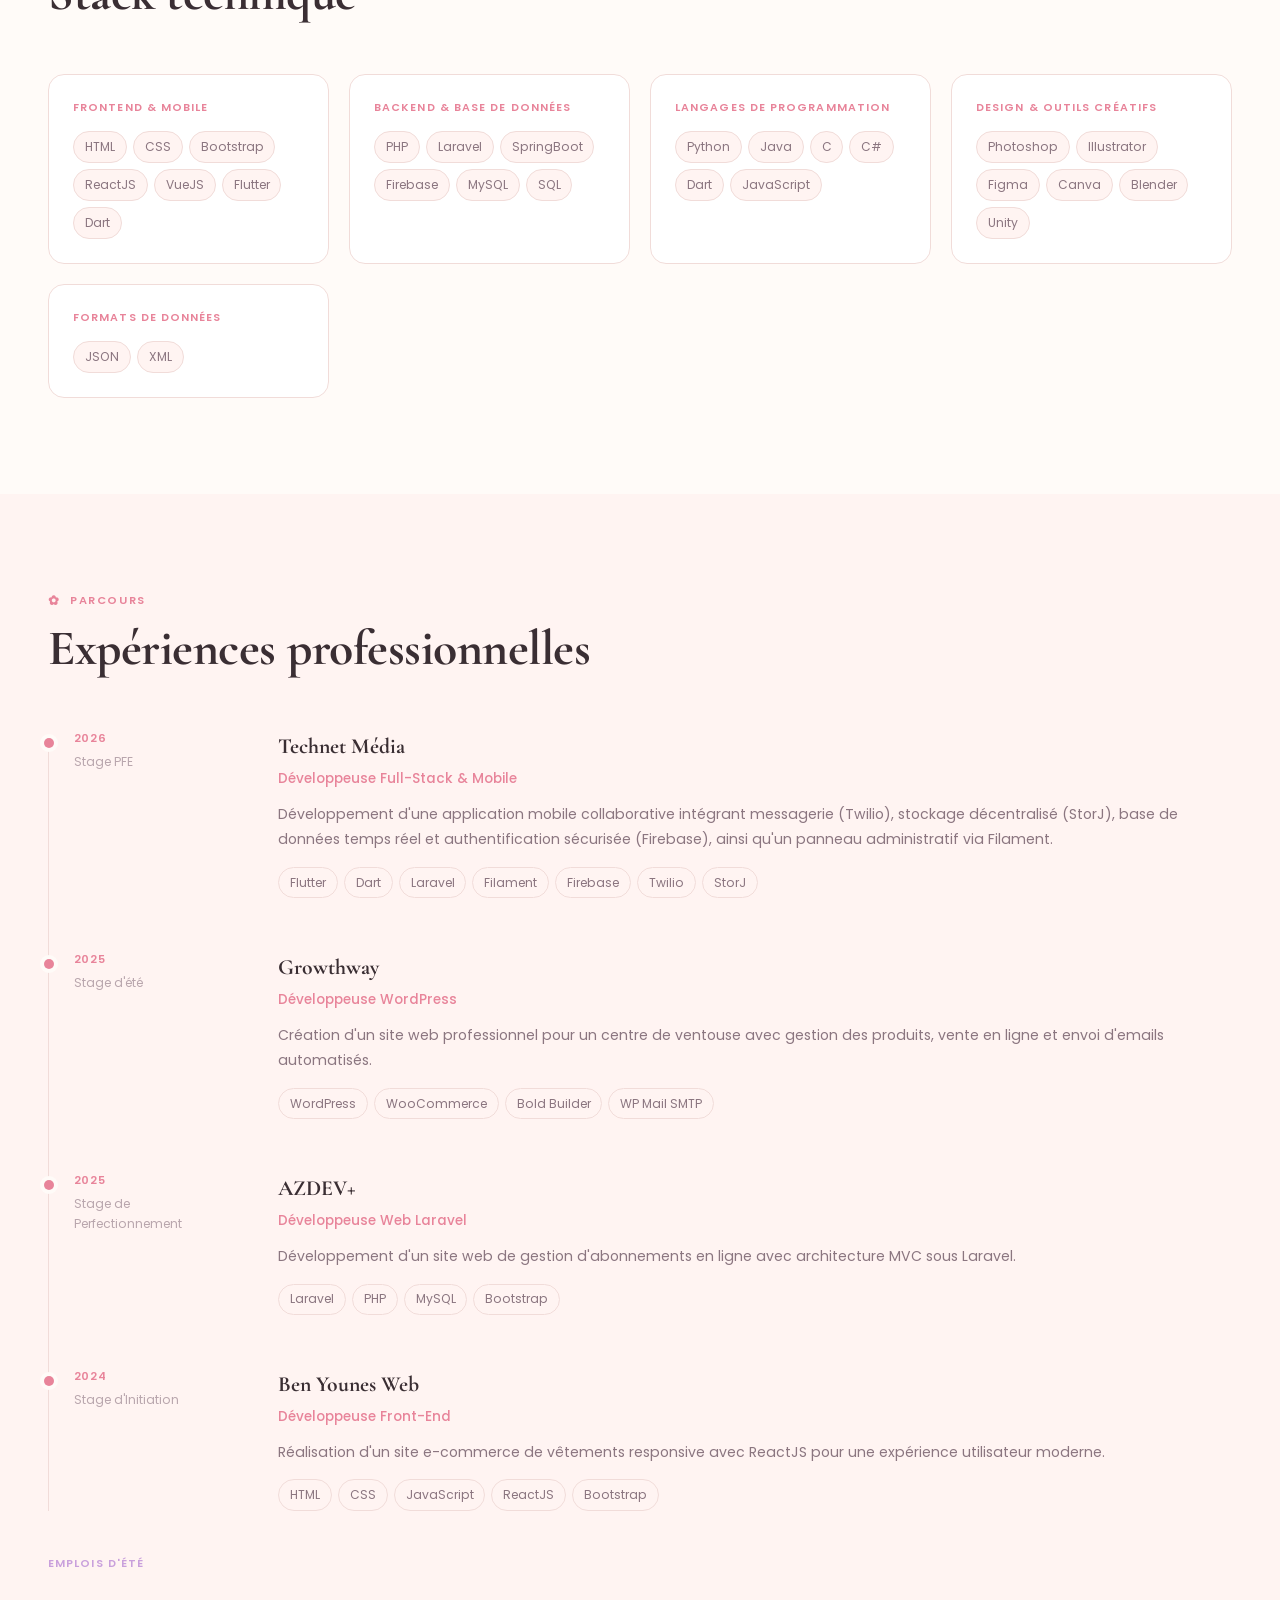
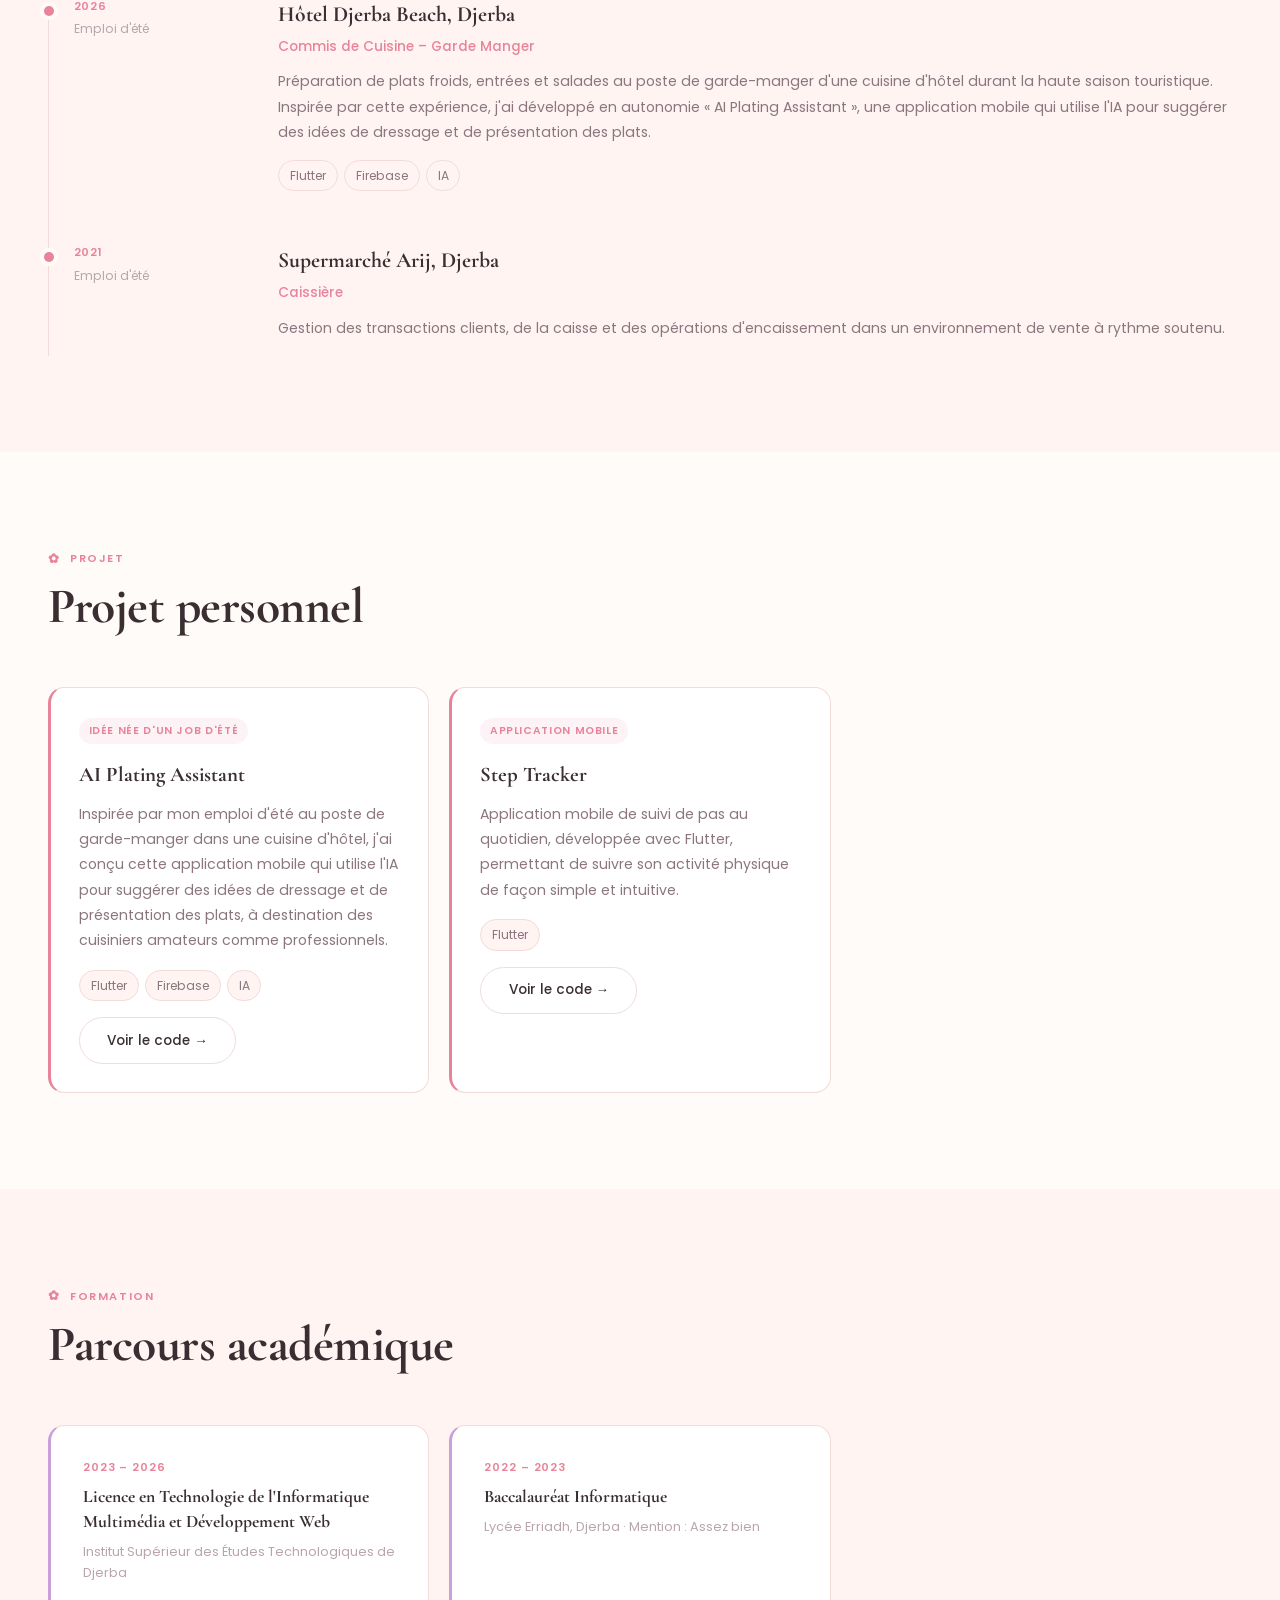
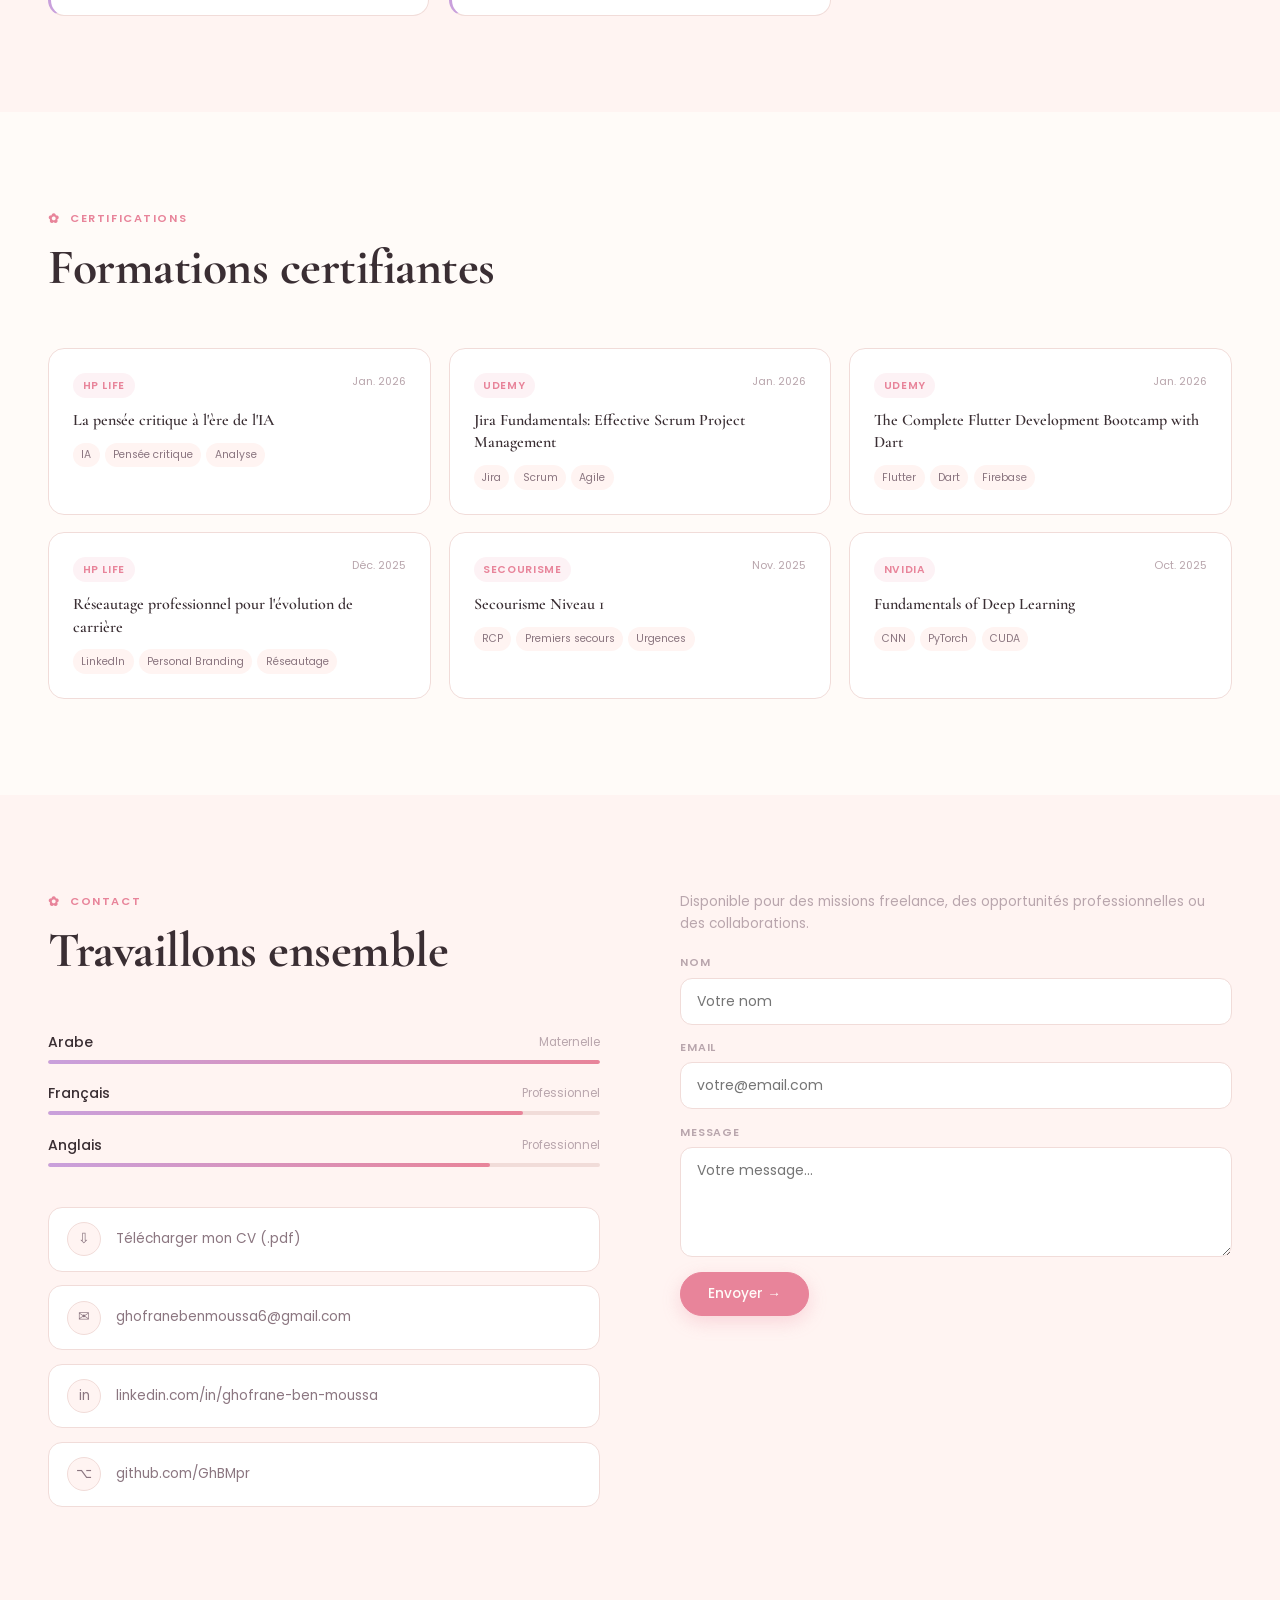
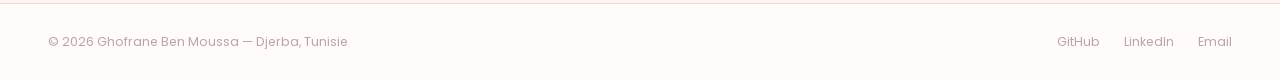
==== commit fd7d0538: "Update print statement from 'Hello' to 'Goodbye'" ====
--- a/index.html
+++ b/index.html
@@ -519,7 +519,7 @@
     <span data-i18n="hero.location">Djerba, Tunisie</span>
   </div>
   <div class="hero-actions">
-    <a id="cv-btn" href="cv/Ghofrane_Ben_Moussa_CV_FR.docx" download="Ghofrane_Ben_Moussa_CV_FR.docx" class="btn btn-fill" data-i18n="hero.downloadBtn">Télécharger mon CV ↓</a>
+    <a id="cv-btn" href="cv/Ghofrane_Ben_Moussa_CV_FR.pdf" download="Ghofrane_Ben_Moussa_CV_FR.pdf" class="btn btn-fill" data-i18n="hero.downloadBtn">Télécharger mon CV ↓</a>
     <a href="#contact" class="btn btn-ghost" data-i18n="hero.contactBtn">Me contacter →</a>
     <a href="https://github.com/GhBMpr" target="_blank" class="btn btn-ghost">GitHub</a>
     <a href="https://linkedin.com/in/ghofrane-ben-moussa-1828b138a" target="_blank" class="btn btn-ghost">LinkedIn</a>
@@ -853,9 +853,9 @@
         </div>
 
         <div class="clinks">
-          <a id="cv-clink" href="cv/Ghofrane_Ben_Moussa_CV_FR.docx" download="Ghofrane_Ben_Moussa_CV_FR.docx" class="clink">
+          <a id="cv-clink" href="cv/Ghofrane_Ben_Moussa_CV_FR.pdf" download="Ghofrane_Ben_Moussa_CV_FR.pdf" class="clink">
             <div class="clink-ico">⇩</div>
-            <span data-i18n="contact.downloadCv">Télécharger mon CV (.docx)</span>
+            <span data-i18n="contact.downloadCv">Télécharger mon CV (.pdf)</span>
           </a>
           <a href="mailto:ghofranebenmoussa6@gmail.com" class="clink">
             <div class="clink-ico">✉</div>
@@ -1009,7 +1009,7 @@
 
     "contact.label":     { fr: "Contact", en: "Contact" },
     "contact.title":     { fr: "Travaillons ensemble", en: "Let's work together" },
-    "contact.downloadCv": { fr: "Télécharger mon CV (.docx)", en: "Download my CV (.docx)" },
+    "contact.downloadCv": { fr: "Télécharger mon CV (.pdf)", en: "Download my CV (.pdf)" },
     "contact.formNote":  { fr: "Disponible pour des missions freelance, des opportunités professionnelles ou des collaborations.",
                            en: "Available for freelance work, professional opportunities, or collaborations." },
 
@@ -1034,8 +1034,8 @@
 
   /* CV file paths per language — update these if you rename/move the files */
   const cvFiles = {
-    fr: "cv/Ghofrane_Ben_Moussa_CV_FR.docx",
-    en: "cv/Ghofrane_Ben_Moussa_CV_EN.docx",
+    fr: "cv/Ghofrane_Ben_Moussa_CV_FR.pdf",
+    en: "cv/Ghofrane_Ben_Moussa_CV_EN.pdf",
   };
 
   function updateCvLinks(lang) {
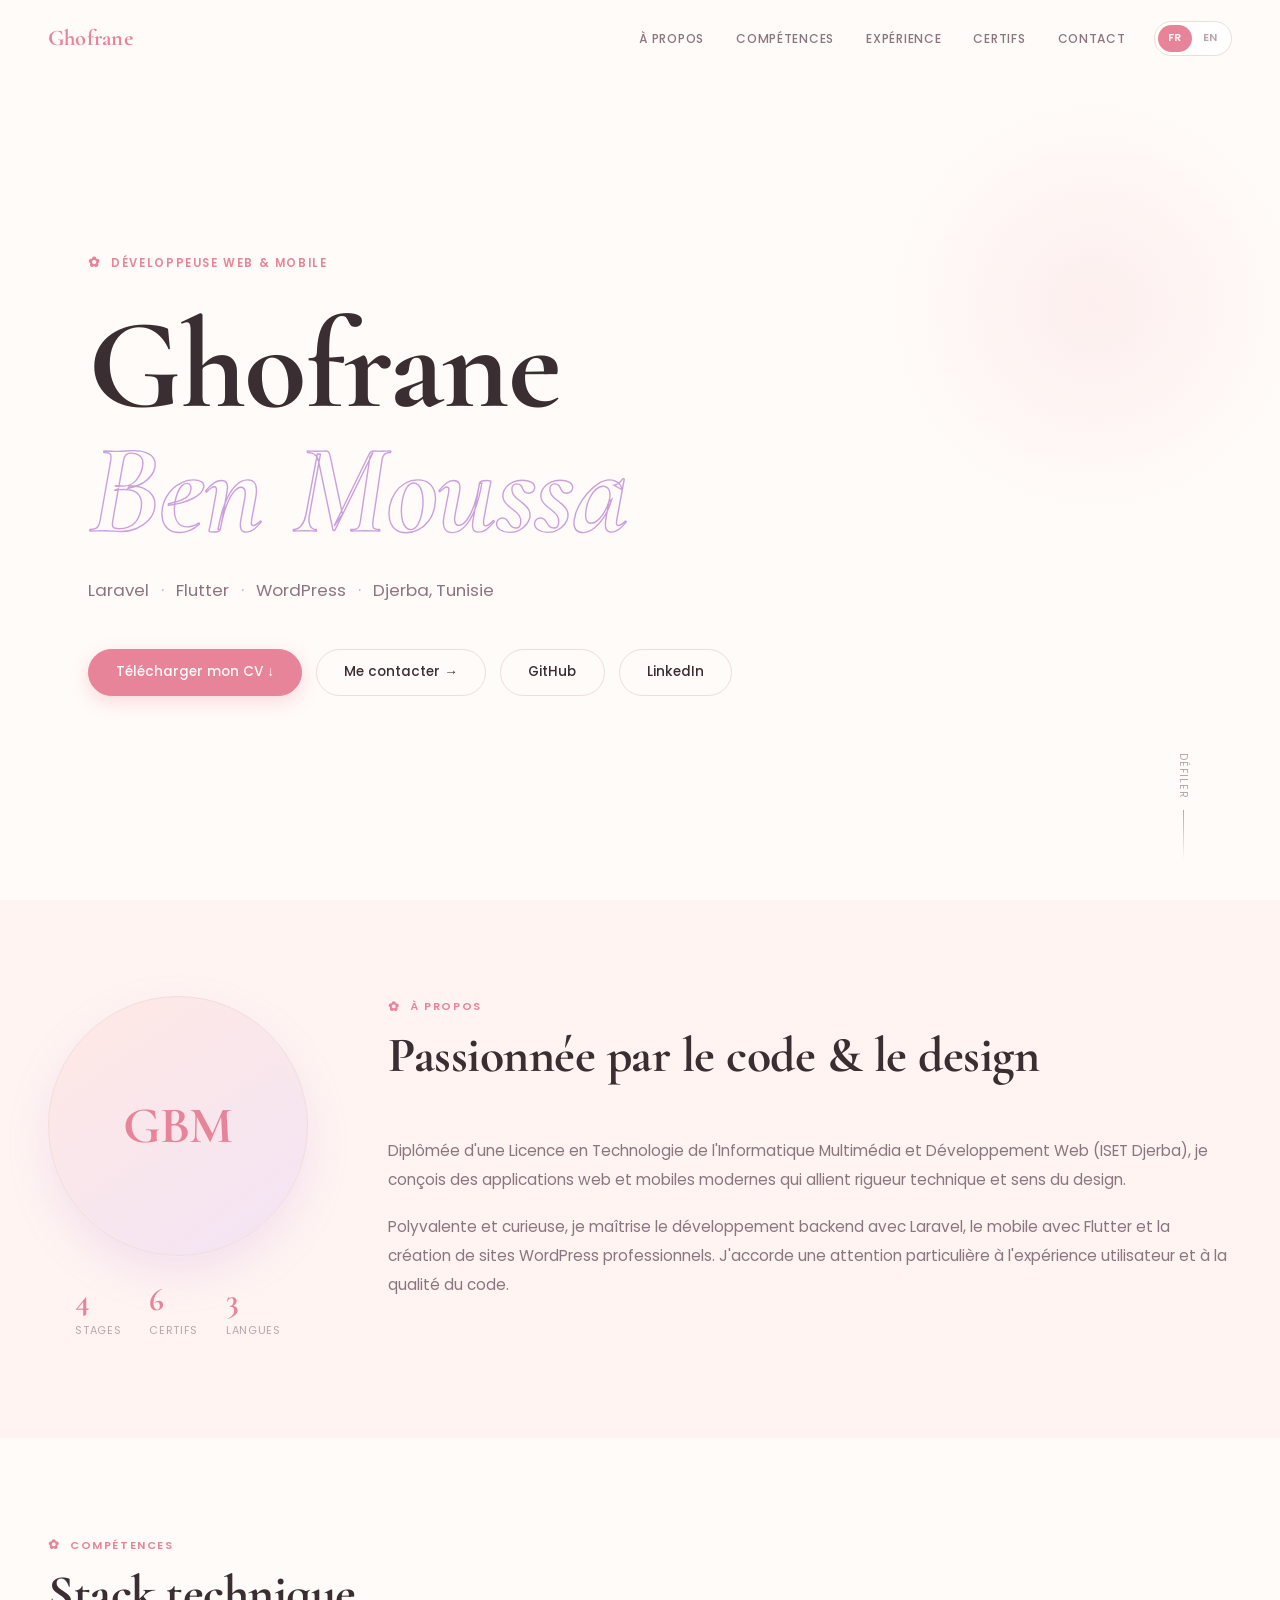
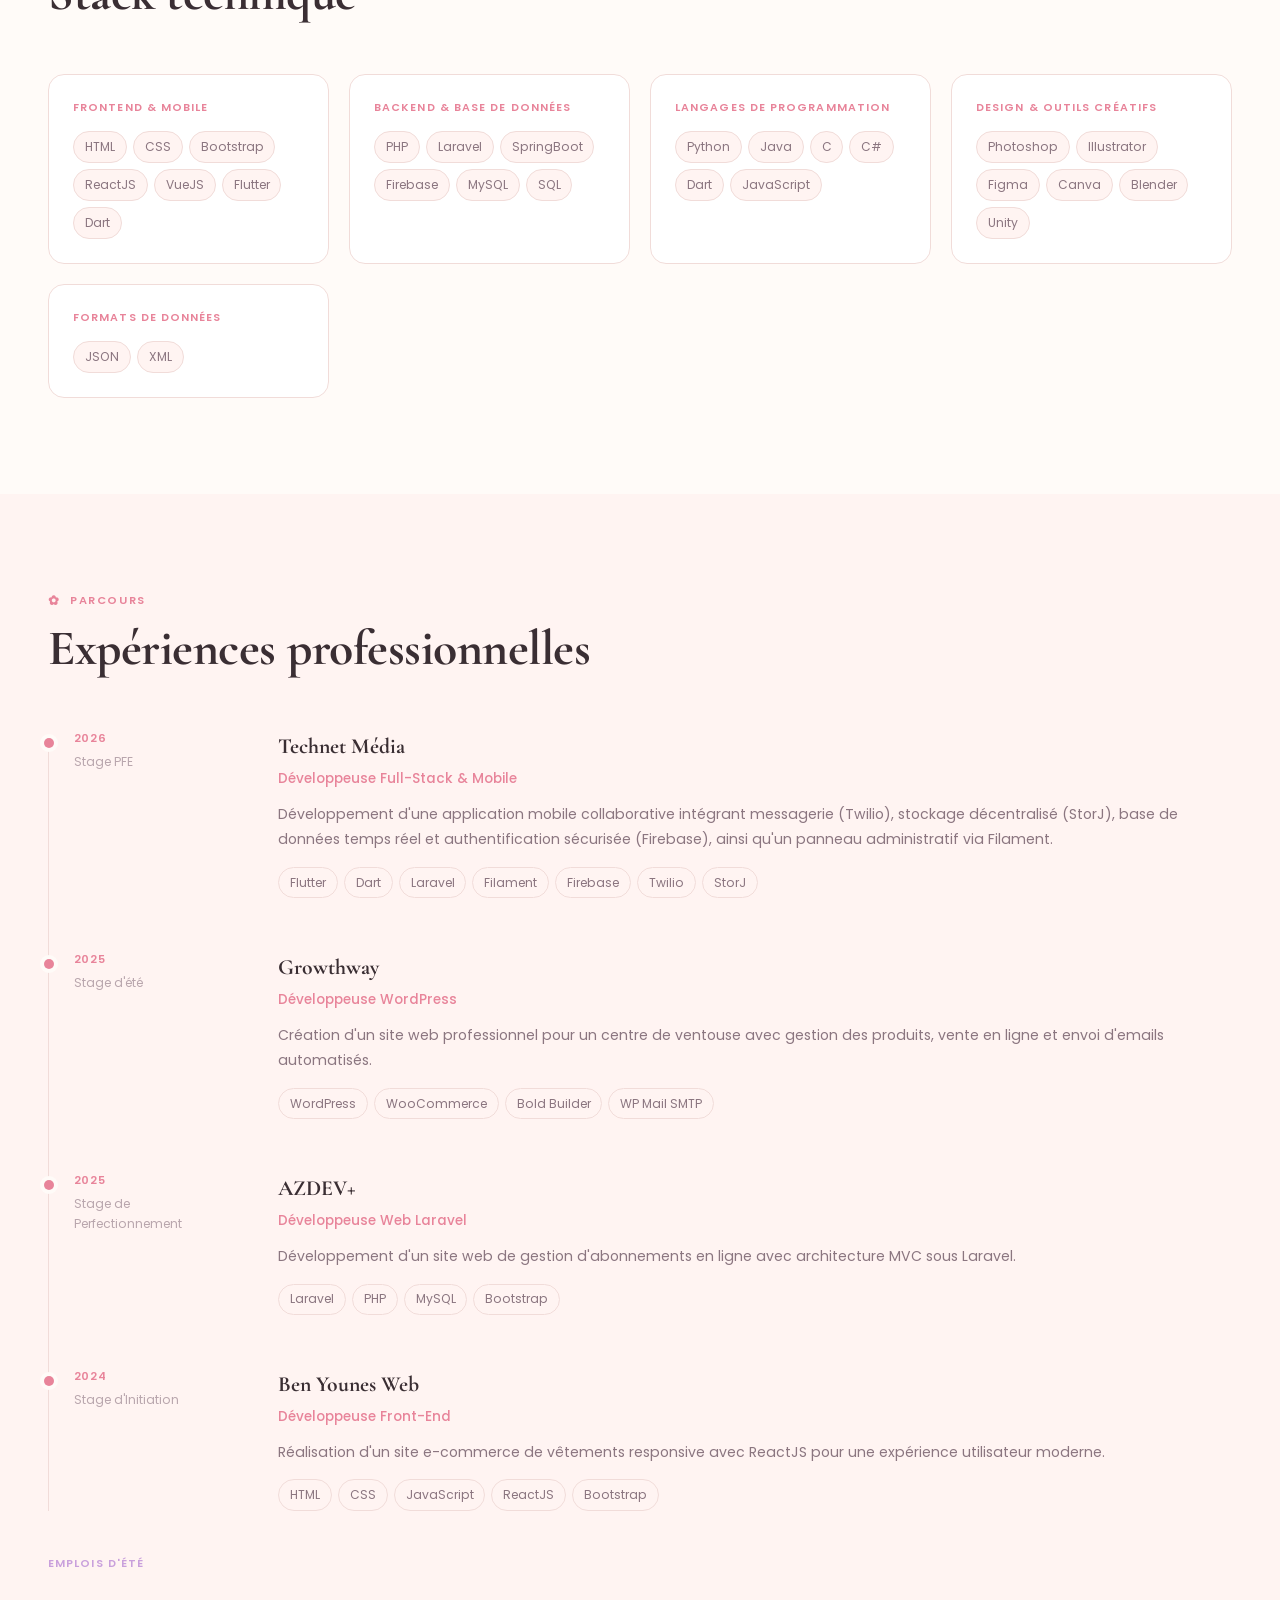
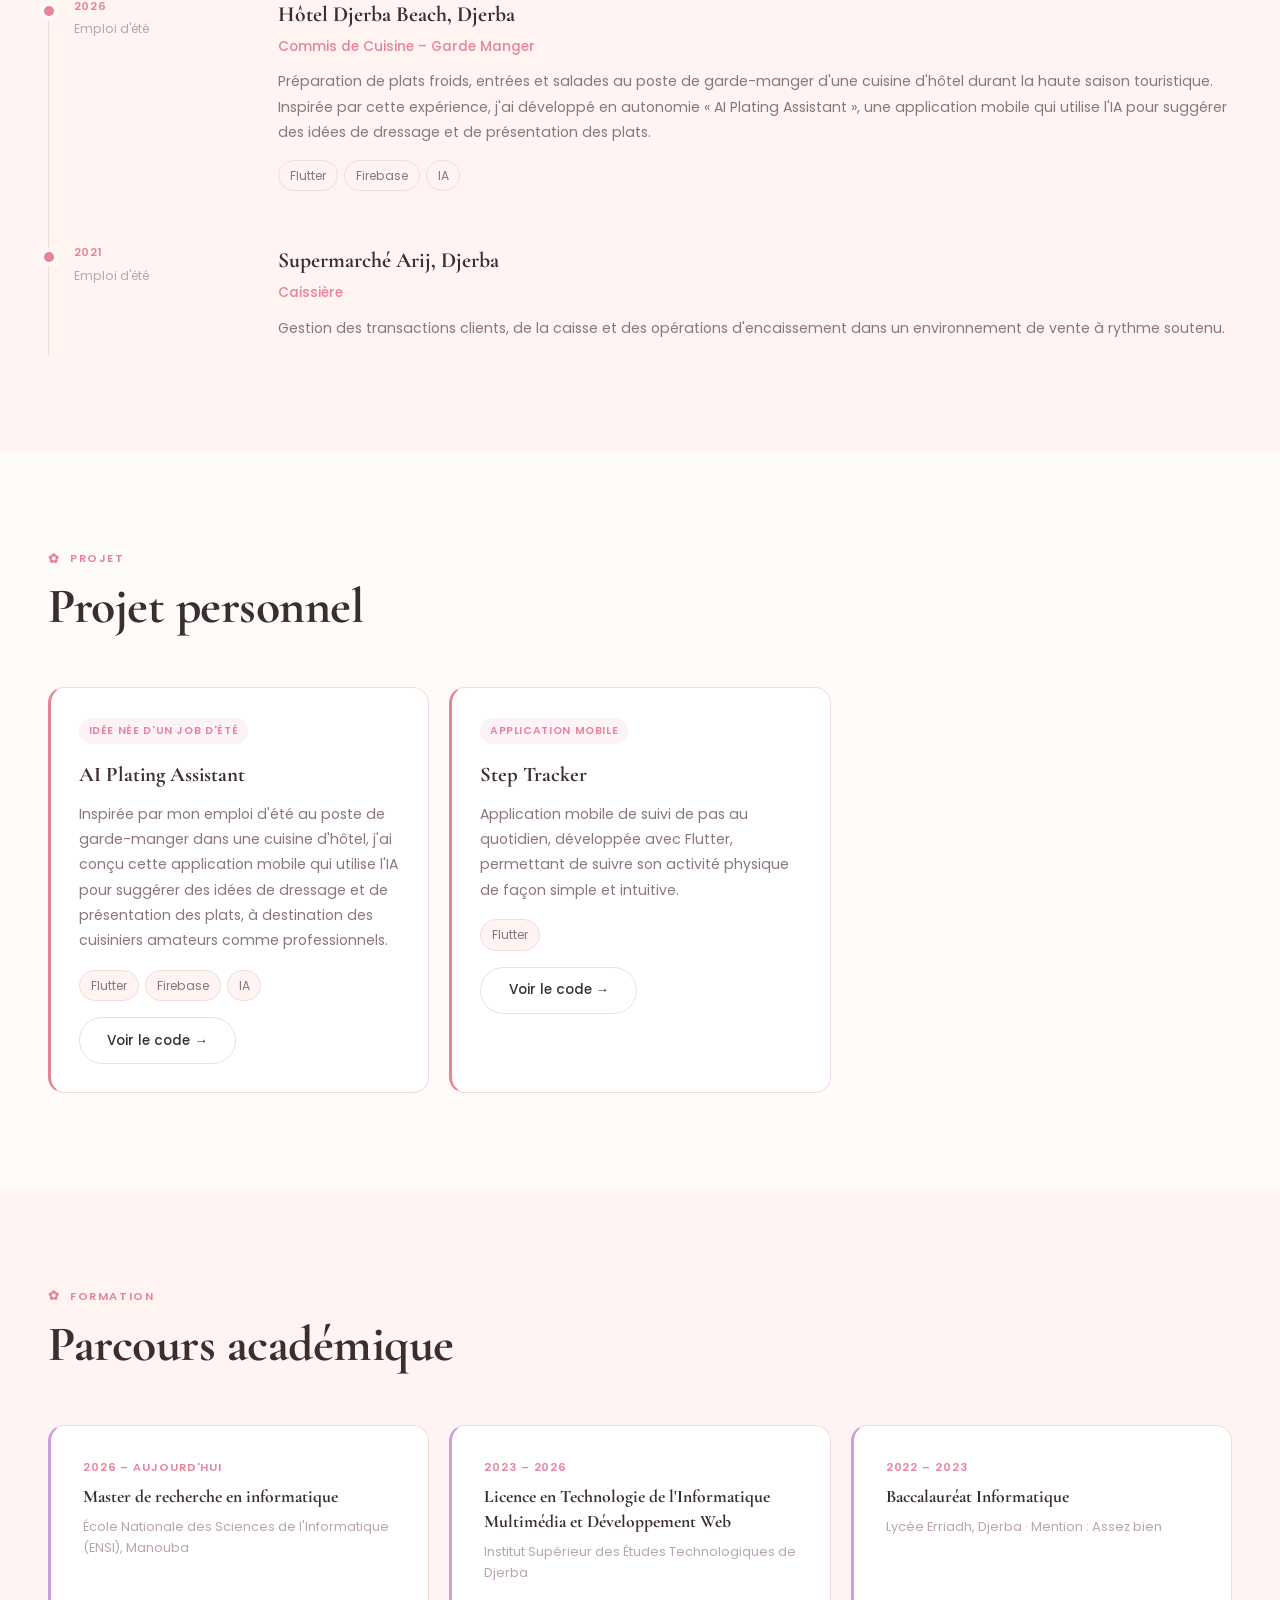
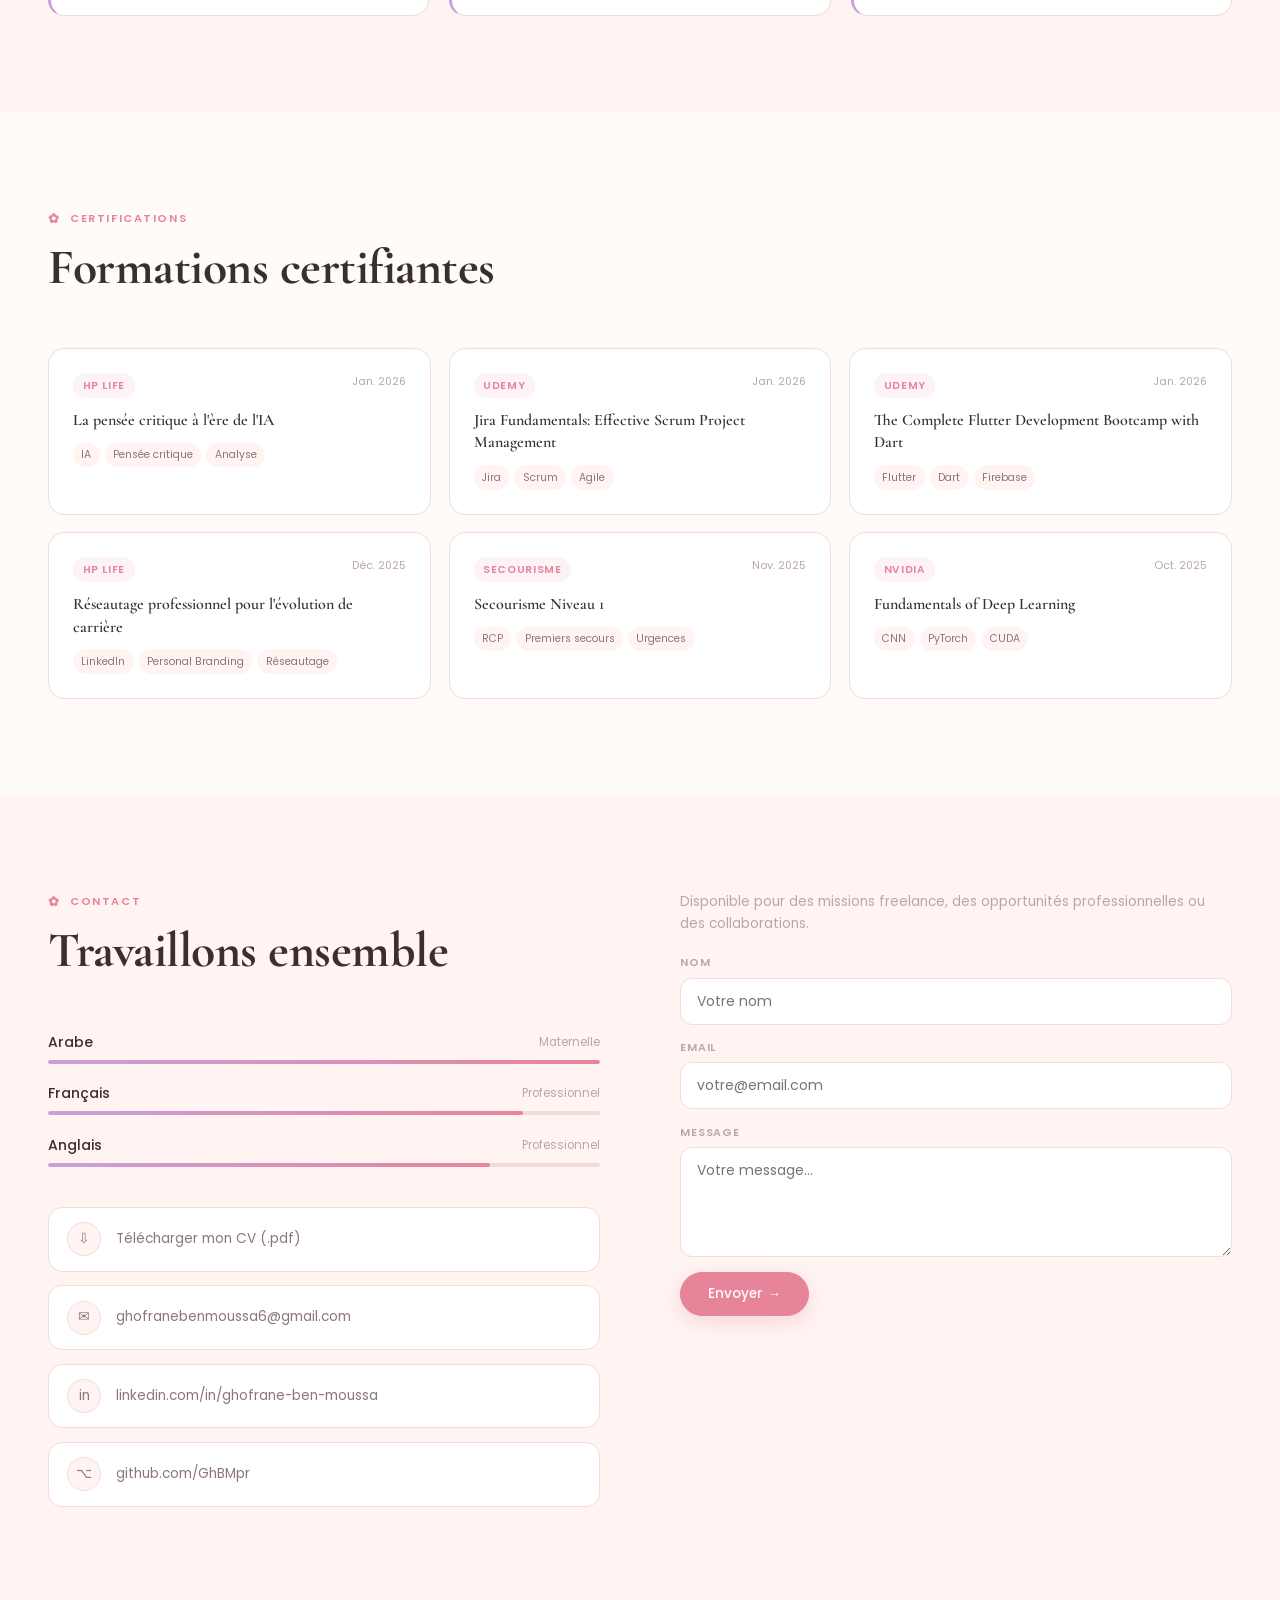
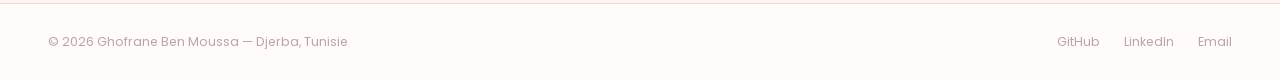
==== commit 3402ac71: "Add files via upload" ====
--- a/index.html
+++ b/index.html
@@ -1,1133 +1,456 @@
-<!DOCTYPE html>
-<html lang="fr">
-<head>
-  <meta charset="UTF-8">
-  <meta name="viewport" content="width=device-width, initial-scale=1.0">
-  <title>Ghofrane Ben Moussa – Portfolio</title>
-  <link rel="icon" type="image/x-icon" href="assets/favicon.ico">
-  <link rel="icon" type="image/png" sizes="32x32" href="assets/favicon-32.png">
-  <link rel="icon" type="image/png" sizes="512x512" href="assets/favicon-512.png">
-  <link rel="apple-touch-icon" sizes="180x180" href="assets/apple-touch-icon.png">
-  <link href="https://fonts.googleapis.com/css2?family=Cormorant+Garamond:wght@500;600;700&family=Poppins:wght@300;400;500;600&display=swap" rel="stylesheet">
-  <style>
-    *, *::before, *::after { box-sizing: border-box; margin: 0; padding: 0; }
-
-    :root {
-      --bg:        #FFFBF8;
-      --surface:   #FFF4F2;
-      --surface2:  #FFFFFF;
-      --border:    #F1DCD9;
-      --accent:    #E8849A;
-      --accent2:   #C9A0DC;
-      --aglow:     rgba(232,132,154,.10);
-      --text:      #3A2E33;
-      --subtle:    #8B7680;
-      --muted:     #B9A6AD;
-    }
-
-    html { scroll-behavior: smooth; }
-
-    body {
-      background: var(--bg);
-      color: var(--text);
-      font-family: 'Poppins', sans-serif;
-      line-height: 1.65;
-      overflow-x: hidden;
-    }
-
-    /* ── NAV ──────────────────────────────────── */
-    nav {
-      position: fixed; top: 0; left: 0; right: 0;
-      z-index: 100;
-      padding: 1.25rem 3rem;
-      display: flex;
-      justify-content: space-between;
-      align-items: center;
-      transition: background .3s, border-color .3s;
-      border-bottom: 1px solid transparent;
-    }
-    nav.scrolled {
-      background: rgba(255,251,248,.92);
-      backdrop-filter: blur(14px);
-      border-color: var(--border);
-    }
-    .nav-logo {
-      font-family: 'Cormorant Garamond', serif;
-      font-weight: 700; font-size: 1.4rem;
-      color: var(--accent); text-decoration: none;
-      letter-spacing: .01em;
-    }
-    .nav-right { display: flex; align-items: center; gap: 1.75rem; }
-    .nav-links { display: flex; gap: 2rem; list-style: none; }
-    .nav-links a {
-      color: var(--subtle); text-decoration: none;
-      font-size: .76rem; font-weight: 500;
-      letter-spacing: .06em; text-transform: uppercase;
-      transition: color .2s;
-    }
-    .nav-links a:hover, .nav-links a.active { color: var(--accent); }
-    .lang-switch {
-      display: flex; align-items: center;
-      border: 1px solid var(--border); border-radius: 20px;
-      padding: .2rem; gap: .1rem; background: var(--surface2);
-    }
-    .lang-btn {
-      border: none; background: transparent; cursor: pointer;
-      font-family: 'Poppins', sans-serif; font-size: .68rem; font-weight: 600;
-      letter-spacing: .04em; color: var(--muted);
-      padding: .32rem .62rem; border-radius: 16px; transition: all .2s;
-    }
-    .lang-btn.active { background: var(--accent); color: #FFFBF8; }
-    .nav-burger {
-      display: none; flex-direction: column; gap: 5px;
-      background: none; border: none; cursor: pointer; padding: 4px;
-    }
-    .nav-burger span {
-      display: block; width: 22px; height: 1.5px;
-      background: var(--subtle); transition: background .2s;
-    }
-    .nav-burger:hover span { background: var(--accent); }
-
-    /* ── HERO ─────────────────────────────────── */
-    #hero {
-      min-height: 100vh;
-      max-width: 1200px; margin: 0 auto;
-      padding: 8rem 3rem 5rem;
-      display: flex; flex-direction: column; justify-content: center;
-      position: relative;
-    }
-    #hero::before {
-      content: '';
-      position: absolute; top: 6rem; right: -4rem;
-      width: 420px; height: 420px; border-radius: 50%;
-      background: radial-gradient(circle, var(--aglow), transparent 70%);
-      z-index: -1;
-    }
-    .hero-eyebrow {
-      display: inline-flex; align-items: center; gap: .6rem;
-      font-size: .72rem; font-weight: 600;
-      letter-spacing: .14em; text-transform: uppercase;
-      color: var(--accent); margin-bottom: 1.75rem;
-    }
-    .hero-eyebrow::before {
-      content: '✿'; display: block; font-size: .85rem;
-    }
-    .hero-name {
-      font-family: 'Cormorant Garamond', serif;
-      font-weight: 700;
-      font-size: clamp(3.2rem, 10vw, 8.5rem);
-      line-height: .98; letter-spacing: -.01em;
-      color: var(--text); margin-bottom: 1.5rem;
-    }
-    .hero-name .outline {
-      color: transparent;
-      -webkit-text-stroke: 1.4px var(--accent2);
-      font-style: italic;
-    }
-    .hero-sub {
-      font-size: clamp(.9rem, 1.5vw, 1.05rem);
-      color: var(--subtle); margin-bottom: 2.75rem;
-      display: flex; flex-wrap: wrap; align-items: center; gap: .75rem;
-    }
-    .hero-sub .sep { color: var(--accent2); }
-    .hero-actions { display: flex; gap: .875rem; flex-wrap: wrap; }
-    .hero-scroll {
-      position: absolute; bottom: 2.5rem; right: 3rem;
-      writing-mode: vertical-rl;
-      display: flex; align-items: center; gap: .65rem;
-      font-size: .65rem; letter-spacing: .1em; text-transform: uppercase;
-      color: var(--muted);
-    }
-    .hero-scroll::after {
-      content: ''; display: block;
-      width: 1px; height: 50px;
-      background: linear-gradient(to bottom, var(--muted), transparent);
-    }
-
-    /* ── BUTTONS ──────────────────────────────── */
-    .btn {
-      display: inline-flex; align-items: center; gap: .45rem;
-      padding: .7rem 1.7rem;
-      font-family: 'Poppins', sans-serif;
-      font-weight: 500; font-size: .85rem;
-      border-radius: 30px; text-decoration: none;
-      border: 1px solid transparent; cursor: pointer;
-      transition: all .25s;
-    }
-    .btn-fill  { background: var(--accent); color: #FFFBF8; border-color: var(--accent); box-shadow: 0 6px 18px rgba(232,132,154,.28); }
-    .btn-fill:hover  { background: #d96e87; transform: translateY(-1px); }
-    .btn-ghost { background: transparent; color: var(--text); border-color: var(--border); }
-    .btn-ghost:hover { border-color: var(--accent); color: var(--accent); }
-
-    /* ── SECTION SHELL ────────────────────────── */
-    .sec { padding: 6rem 3rem; }
-    .sec-alt { background: var(--surface); }
-    .wrap { max-width: 1200px; margin: 0 auto; }
-
-    .sec-label {
-      display: flex; align-items: center; gap: .6rem;
-      font-size: .7rem; font-weight: 600;
-      letter-spacing: .14em; text-transform: uppercase;
-      color: var(--accent); margin-bottom: .6rem;
-    }
-    .sec-label::before {
-      content: '✿'; display: block; font-size: .8rem;
-    }
-    .sec-title {
-      font-family: 'Cormorant Garamond', serif;
-      font-weight: 700;
-      font-size: clamp(1.9rem, 4.5vw, 3.1rem);
-      letter-spacing: -.01em; line-height: 1.15;
-      color: var(--text); margin-bottom: 3.25rem;
-    }
-    .sub-label {
-      font-size: .68rem; font-weight: 600;
-      letter-spacing: .1em; text-transform: uppercase;
-      color: var(--accent2); margin: 2.75rem 0 1.5rem;
-    }
-
-    /* ── ABOUT ────────────────────────────────── */
-    .about-grid {
-      display: grid;
-      grid-template-columns: 260px 1fr;
-      gap: 5rem; align-items: start;
-    }
-    .avatar-box {
-      position: sticky; top: 5.5rem;
-    }
-    .avatar-mono {
-      width: 100%; aspect-ratio: 1; max-width: 260px;
-      background: linear-gradient(145deg, #FFE9E4, #F3E4F5);
-      border: 1px solid var(--border);
-      border-radius: 50%;
-      display: flex; align-items: center; justify-content: center;
-      position: relative; overflow: hidden;
-      box-shadow: 0 18px 40px rgba(201,160,220,.22);
-    }
-    .avatar-initials {
-      font-family: 'Cormorant Garamond', serif; font-weight: 700;
-      font-size: 3.2rem; color: var(--accent);
-      letter-spacing: -.01em; position: relative; z-index: 1;
-    }
-    .about-stats {
-      display: flex; gap: 1.75rem; margin-top: 1.75rem; justify-content: center;
-    }
-    .s-val {
-      font-family: 'Cormorant Garamond', serif; font-weight: 700;
-      font-size: 2rem; color: var(--accent);
-      display: block; line-height: 1;
-    }
-    .s-lbl {
-      font-size: .68rem; text-transform: uppercase;
-      letter-spacing: .06em; color: var(--muted);
-    }
-    .about-text p {
-      color: var(--subtle); font-size: .96rem;
-      line-height: 1.9; margin-bottom: 1.1rem;
-    }
-
-    /* ── SKILLS ───────────────────────────────── */
-    .skills-grid {
-      display: grid;
-      grid-template-columns: repeat(auto-fill, minmax(255px, 1fr));
-      gap: 1.25rem;
-    }
-    .sk-card {
-      background: var(--surface2); border: 1px solid var(--border);
-      border-radius: 16px; padding: 1.5rem;
-      transition: border-color .2s, transform .2s, box-shadow .2s;
-    }
-    .sk-card:hover { border-color: var(--accent2); transform: translateY(-3px); box-shadow: 0 14px 30px rgba(201,160,220,.18); }
-    .sk-name {
-      font-size: .68rem; font-weight: 600;
-      letter-spacing: .1em; text-transform: uppercase;
-      color: var(--accent); margin-bottom: .9rem;
-    }
-    .pills { display: flex; flex-wrap: wrap; gap: .38rem; }
-    .pill {
-      background: var(--surface); border: 1px solid var(--border);
-      color: var(--subtle); font-size: .76rem;
-      padding: .3rem .68rem; border-radius: 20px; transition: all .15s;
-    }
-    .pill:hover { border-color: var(--accent); color: var(--accent); background: var(--aglow); }
-
-    /* ── EXPERIENCE ───────────────────────────── */
-    .timeline { position: relative; }
-    .timeline::before {
-      content: '';
-      position: absolute; left: 0; top: 10px; bottom: 0;
-      width: 1px; background: var(--border);
-    }
-    .exp-item {
-      position: relative;
-      display: grid;
-      grid-template-columns: 190px 1fr;
-      gap: 2.5rem;
-      padding-bottom: 3.25rem;
-    }
-    .exp-item:last-child { padding-bottom: 0; }
-    .exp-dot {
-      position: absolute; left: -4.5px; top: 9px;
-      width: 10px; height: 10px; border-radius: 50%;
-      background: var(--accent);
-      box-shadow: 0 0 0 4px var(--bg);
-    }
-    .exp-meta { padding-left: 1.6rem; }
-    .exp-yr {
-      font-size: .7rem; font-weight: 600;
-      letter-spacing: .08em; text-transform: uppercase;
-      color: var(--accent); margin-bottom: .25rem;
-    }
-    .exp-kind { font-size: .76rem; color: var(--muted); }
-    .exp-co {
-      font-family: 'Cormorant Garamond', serif; font-weight: 700;
-      font-size: 1.35rem; color: var(--text); margin-bottom: .2rem;
-    }
-    .exp-role {
-      font-size: .85rem; color: var(--accent);
-      font-weight: 500; margin-bottom: .7rem;
-    }
-    .exp-desc {
-      font-size: .88rem; color: var(--subtle);
-      line-height: 1.8; margin-bottom: .9rem;
-    }
-
-    /* ── PROJECTS ─────────────────────────────── */
-    .proj-grid {
-      display: grid;
-      grid-template-columns: repeat(auto-fill, minmax(320px, 1fr));
-      gap: 1.25rem;
-    }
-    .proj-card {
-      background: var(--surface2); border: 1px solid var(--border);
-      border-radius: 16px; padding: 1.75rem;
-      border-left: 3px solid var(--accent);
-      transition: border-color .2s, transform .2s, box-shadow .2s;
-    }
-    .proj-card:hover { transform: translateY(-3px); box-shadow: 0 14px 30px rgba(232,132,154,.16); }
-    .proj-badge {
-      font-size: .66rem; font-weight: 600;
-      letter-spacing: .06em; text-transform: uppercase;
-      color: var(--accent); background: var(--aglow);
-      padding: .24rem .6rem; border-radius: 20px;
-      display: inline-block; margin-bottom: .9rem;
-    }
-    .proj-title {
-      font-family: 'Cormorant Garamond', serif; font-weight: 700;
-      font-size: 1.3rem; color: var(--text); margin-bottom: .6rem;
-    }
-    .proj-desc {
-      font-size: .88rem; color: var(--subtle);
-      line-height: 1.8; margin-bottom: 1rem;
-    }
-
-    /* ── EDUCATION ────────────────────────────── */
-    .edu-grid {
-      display: grid;
-      grid-template-columns: repeat(auto-fill, minmax(340px, 1fr));
-      gap: 1.25rem;
-    }
-    .edu-card {
-      background: var(--surface2); border: 1px solid var(--border);
-      border-radius: 16px; padding: 2rem;
-      border-left: 3px solid var(--accent2);
-    }
-    .edu-yrs {
-      font-size: .7rem; font-weight: 600;
-      letter-spacing: .08em; text-transform: uppercase;
-      color: var(--accent); margin-bottom: .55rem;
-    }
-    .edu-degree {
-      font-family: 'Cormorant Garamond', serif; font-weight: 700;
-      font-size: 1.1rem; color: var(--text);
-      line-height: 1.4; margin-bottom: .4rem;
-    }
-    .edu-school { font-size: .8rem; color: var(--muted); }
-
-    /* ── CERTIFICATIONS ───────────────────────── */
-    .certs-grid {
-      display: grid;
-      grid-template-columns: repeat(auto-fill, minmax(290px, 1fr));
-      gap: 1.1rem;
-    }
-    .cert-card {
-      background: var(--surface2); border: 1px solid var(--border);
-      border-radius: 16px; padding: 1.5rem;
-      transition: border-color .2s, transform .2s, box-shadow .2s;
-    }
-    .cert-card:hover { border-color: var(--accent2); transform: translateY(-2px); box-shadow: 0 14px 30px rgba(201,160,220,.16); }
-    .cert-top {
-      display: flex; justify-content: space-between;
-      align-items: flex-start; margin-bottom: .7rem;
-    }
-    .cert-badge {
-      font-size: .66rem; font-weight: 600;
-      letter-spacing: .06em; text-transform: uppercase;
-      color: var(--accent); background: var(--aglow);
-      padding: .24rem .6rem; border-radius: 20px;
-    }
-    .cert-dt { font-size: .68rem; color: var(--muted); }
-    .cert-title {
-      font-family: 'Cormorant Garamond', serif; font-weight: 600;
-      font-size: 1rem; color: var(--text);
-      line-height: 1.4; margin-bottom: .7rem;
-    }
-    .cert-tags { display: flex; flex-wrap: wrap; gap: .32rem; }
-    .ctag {
-      font-size: .66rem; color: var(--subtle);
-      background: var(--surface); padding: .22rem .52rem; border-radius: 14px;
-    }
-
-    /* ── CONTACT + LANGUAGES ──────────────────── */
-    .contact-grid {
-      display: grid; grid-template-columns: 1fr 1fr;
-      gap: 5rem;
-    }
-    .lang-stack { display: flex; flex-direction: column; gap: 1.15rem; margin-bottom: 2.5rem; }
-    .lang-row {}
-    .lang-hdr {
-      display: flex; justify-content: space-between;
-      align-items: center; margin-bottom: .38rem;
-    }
-    .lang-nm { font-size: .875rem; font-weight: 500; color: var(--text); }
-    .lang-lv { font-size: .72rem; color: var(--muted); }
-    .lang-track {
-      height: 4px; background: var(--border);
-      border-radius: 4px; overflow: hidden;
-    }
-    .lang-fill {
-      height: 100%; background: linear-gradient(90deg, var(--accent2), var(--accent));
-      border-radius: 4px;
-      transition: width 1.4s cubic-bezier(.4,0,.2,1);
-      width: 0;
-    }
-    .clinks { display: flex; flex-direction: column; gap: .85rem; }
-    .clink {
-      display: flex; align-items: center; gap: .9rem;
-      padding: .9rem 1.15rem;
-      background: var(--surface2); border: 1px solid var(--border);
-      border-radius: 14px; text-decoration: none;
-      color: var(--subtle); font-size: .85rem;
-      transition: border-color .2s, color .2s, transform .2s;
-    }
-    .clink:hover { border-color: var(--accent); color: var(--text); transform: translateX(3px); }
-    .clink-ico {
-      width: 34px; height: 34px; flex-shrink: 0;
-      background: var(--surface); border: 1px solid var(--border);
-      border-radius: 50%; display: flex;
-      align-items: center; justify-content: center;
-      font-size: .85rem; transition: border-color .2s, color .2s;
-    }
-    .clink:hover .clink-ico { border-color: var(--accent); color: var(--accent); }
-
-    /* FORM */
-    .form { display: flex; flex-direction: column; gap: .9rem; }
-    .form > p { font-size: .85rem; color: var(--muted); margin-bottom: .25rem; }
-    .f-row { display: flex; flex-direction: column; gap: .35rem; }
-    .f-lbl {
-      font-size: .68rem; font-weight: 600;
-      letter-spacing: .08em; text-transform: uppercase; color: var(--muted);
-    }
-    .f-inp, .f-area {
-      background: var(--surface2); border: 1px solid var(--border);
-      border-radius: 12px; padding: .75rem 1rem;
-      color: var(--text); font-family: 'Poppins', sans-serif;
-      font-size: .875rem; outline: none; transition: border-color .2s;
-    }
-    .f-inp:focus, .f-area:focus { border-color: var(--accent); }
-    .f-area { resize: vertical; min-height: 110px; }
-
-    /* ── FOOTER ───────────────────────────────── */
-    footer {
-      padding: 1.75rem 3rem;
-      border-top: 1px solid var(--border);
-      display: flex; justify-content: space-between;
-      align-items: center; flex-wrap: wrap; gap: 1rem;
-    }
-    .foot-txt { font-size: .78rem; color: var(--muted); }
-    .foot-links { display: flex; gap: 1.5rem; }
-    .foot-a {
-      font-size: .78rem; color: var(--muted);
-      text-decoration: none; transition: color .2s;
-    }
-    .foot-a:hover { color: var(--accent); }
-
-    /* ── REVEAL ───────────────────────────────── */
-    .rv {
-      opacity: 0; transform: translateY(22px);
-      transition: opacity .55s ease, transform .55s ease;
-    }
-    .rv.show { opacity: 1; transform: translateY(0); }
-
-    /* ── RESPONSIVE ───────────────────────────── */
-    @media (max-width: 920px) {
-      nav { padding: 1rem 1.5rem; }
-      .nav-links { display: none; }
-      .nav-links.open {
-        display: flex; flex-direction: column;
-        position: fixed; top: 58px; left: 0; right: 0;
-        background: var(--surface2); border-bottom: 1px solid var(--border);
-        padding: 1.5rem 2rem; gap: 1.35rem;
-      }
-      .nav-burger { display: flex; }
-      #hero { padding: 6rem 1.5rem 3rem; }
-      .hero-scroll { display: none; }
-      .about-grid { grid-template-columns: 1fr; gap: 2.5rem; }
-      .avatar-box { position: static; }
-      .exp-item { grid-template-columns: 1fr; gap: .4rem; }
-      .exp-meta { padding-left: 1.6rem; }
-      .contact-grid { grid-template-columns: 1fr; gap: 3rem; }
-      .sec { padding: 4rem 1.5rem; }
-      footer { padding: 1.5rem; }
-    }
-  </style>
-</head>
-<body>
-
-<!-- NAV -->
-<nav id="nav">
-  <a class="nav-logo" href="#hero">Ghofrane</a>
-  <div class="nav-right">
-    <ul class="nav-links" id="nav-links">
-      <li><a href="#about" data-i18n="nav.about">À propos</a></li>
-      <li><a href="#skills" data-i18n="nav.skills">Compétences</a></li>
-      <li><a href="#experience" data-i18n="nav.experience">Expérience</a></li>
-      <li><a href="#certifications" data-i18n="nav.certifications">Certifs</a></li>
-      <li><a href="#contact" data-i18n="nav.contact">Contact</a></li>
-    </ul>
-    <div class="lang-switch">
-      <button class="lang-btn" data-lang="fr">FR</button>
-      <button class="lang-btn" data-lang="en">EN</button>
-    </div>
-    <button class="nav-burger" id="burger" aria-label="Menu">
-      <span></span><span></span><span></span>
-    </button>
-  </div>
-</nav>
-
-<!-- HERO -->
-<div id="hero">
-  <div class="hero-eyebrow" data-i18n="hero.eyebrow">Développeuse Web &amp; Mobile</div>
-  <h1 class="hero-name">
-    Ghofrane<br>
-    <span class="outline">Ben Moussa</span>
-  </h1>
-  <div class="hero-sub">
-    <span>Laravel</span><span class="sep">·</span>
-    <span>Flutter</span><span class="sep">·</span>
-    <span>WordPress</span><span class="sep">·</span>
-    <span data-i18n="hero.location">Djerba, Tunisie</span>
-  </div>
-  <div class="hero-actions">
-    <a id="cv-btn" href="cv/Ghofrane_Ben_Moussa_CV_FR.pdf" download="Ghofrane_Ben_Moussa_CV_FR.pdf" class="btn btn-fill" data-i18n="hero.downloadBtn">Télécharger mon CV ↓</a>
-    <a href="#contact" class="btn btn-ghost" data-i18n="hero.contactBtn">Me contacter →</a>
-    <a href="https://github.com/GhBMpr" target="_blank" class="btn btn-ghost">GitHub</a>
-    <a href="https://linkedin.com/in/ghofrane-ben-moussa-1828b138a" target="_blank" class="btn btn-ghost">LinkedIn</a>
-  </div>
-  <div class="hero-scroll" data-i18n="hero.scroll">Défiler</div>
-</div>
-
-<!-- ABOUT -->
-<section class="sec sec-alt" id="about">
-  <div class="wrap">
-    <div class="about-grid">
-      <div class="avatar-box">
-        <div class="avatar-mono">
-          <span class="avatar-initials">GBM</span>
-        </div>
-        <div class="about-stats">
-          <div><span class="s-val">4</span><span class="s-lbl" data-i18n="about.stat.internships">Stages</span></div>
-          <div><span class="s-val">6</span><span class="s-lbl" data-i18n="about.stat.certs">Certifs</span></div>
-          <div><span class="s-val">3</span><span class="s-lbl" data-i18n="about.stat.langs">Langues</span></div>
-        </div>
-      </div>
-      <div>
-        <div class="sec-label" data-i18n="about.label">À propos</div>
-        <h2 class="sec-title" data-i18n="about.title">Passionnée par le code &amp; le design</h2>
-        <div class="about-text">
-          <p class="rv" data-i18n="about.p1">Diplômée d'une Licence en Technologie de l'Informatique Multimédia et Développement Web (ISET Djerba), je conçois des applications web et mobiles modernes qui allient rigueur technique et sens du design.</p>
-          <p class="rv" data-i18n="about.p2">Polyvalente et curieuse, je maîtrise le développement backend avec Laravel, le mobile avec Flutter et la création de sites WordPress professionnels. J'accorde une attention particulière à l'expérience utilisateur et à la qualité du code.</p>
-        </div>
-      </div>
-    </div>
-  </div>
-</section>
-
-<!-- SKILLS -->
-<section class="sec" id="skills">
-  <div class="wrap">
-    <div class="sec-label" data-i18n="skills.label">Compétences</div>
-    <h2 class="sec-title" data-i18n="skills.title">Stack technique</h2>
-    <div class="skills-grid">
-      <div class="sk-card rv">
-        <div class="sk-name" data-i18n="skills.frontend">Frontend &amp; Mobile</div>
-        <div class="pills">
-          <span class="pill">HTML</span><span class="pill">CSS</span><span class="pill">Bootstrap</span>
-          <span class="pill">ReactJS</span><span class="pill">VueJS</span><span class="pill">Flutter</span><span class="pill">Dart</span>
-        </div>
-      </div>
-      <div class="sk-card rv">
-        <div class="sk-name" data-i18n="skills.backend">Backend &amp; Base de données</div>
-        <div class="pills">
-          <span class="pill">PHP</span><span class="pill">Laravel</span><span class="pill">SpringBoot</span>
-          <span class="pill">Firebase</span><span class="pill">MySQL</span><span class="pill">SQL</span>
-        </div>
-      </div>
-      <div class="sk-card rv">
-        <div class="sk-name" data-i18n="skills.langs">Langages de programmation</div>
-        <div class="pills">
-          <span class="pill">Python</span><span class="pill">Java</span><span class="pill">C</span>
-          <span class="pill">C#</span><span class="pill">Dart</span><span class="pill">JavaScript</span>
-        </div>
-      </div>
-      <div class="sk-card rv">
-        <div class="sk-name" data-i18n="skills.design">Design &amp; Outils créatifs</div>
-        <div class="pills">
-          <span class="pill">Photoshop</span><span class="pill">Illustrator</span><span class="pill">Figma</span>
-          <span class="pill">Canva</span><span class="pill">Blender</span><span class="pill">Unity</span>
-        </div>
-      </div>
-      <div class="sk-card rv">
-        <div class="sk-name" data-i18n="skills.data">Formats de données</div>
-        <div class="pills">
-          <span class="pill">JSON</span><span class="pill">XML</span>
-        </div>
-      </div>
-    </div>
-  </div>
-</section>
-
-<!-- EXPERIENCE -->
-<section class="sec sec-alt" id="experience">
-  <div class="wrap">
-    <div class="sec-label" data-i18n="experience.label">Parcours</div>
-    <h2 class="sec-title" data-i18n="experience.title">Expériences professionnelles</h2>
-    <div class="timeline">
-
-      <div class="exp-item rv">
-        <div class="exp-dot"></div>
-        <div class="exp-meta">
-          <div class="exp-yr">2026</div>
-          <div class="exp-kind" data-i18n="exp1.kind">Stage PFE</div>
-        </div>
-        <div>
-          <div class="exp-co">Technet Média</div>
-          <div class="exp-role" data-i18n="exp1.role">Développeuse Full-Stack &amp; Mobile</div>
-          <p class="exp-desc" data-i18n="exp1.desc">Développement d'une application mobile collaborative intégrant messagerie (Twilio), stockage décentralisé (StorJ), base de données temps réel et authentification sécurisée (Firebase), ainsi qu'un panneau administratif via Filament.</p>
-          <div class="pills">
-            <span class="pill">Flutter</span><span class="pill">Dart</span><span class="pill">Laravel</span>
-            <span class="pill">Filament</span><span class="pill">Firebase</span><span class="pill">Twilio</span><span class="pill">StorJ</span>
-          </div>
-        </div>
-      </div>
-
-      <div class="exp-item rv">
-        <div class="exp-dot"></div>
-        <div class="exp-meta">
-          <div class="exp-yr">2025</div>
-          <div class="exp-kind" data-i18n="exp2.kind">Stage d'été</div>
-        </div>
-        <div>
-          <div class="exp-co">Growthway</div>
-          <div class="exp-role" data-i18n="exp2.role">Développeuse WordPress</div>
-          <p class="exp-desc" data-i18n="exp2.desc">Création d'un site web professionnel pour un centre de ventouse avec gestion des produits, vente en ligne et envoi d'emails automatisés.</p>
-          <div class="pills">
-            <span class="pill">WordPress</span><span class="pill">WooCommerce</span>
-            <span class="pill">Bold Builder</span><span class="pill">WP Mail SMTP</span>
-          </div>
-        </div>
-      </div>
-
-      <div class="exp-item rv">
-        <div class="exp-dot"></div>
-        <div class="exp-meta">
-          <div class="exp-yr">2025</div>
-          <div class="exp-kind" data-i18n="exp3.kind">Stage de Perfectionnement</div>
-        </div>
-        <div>
-          <div class="exp-co">AZDEV+</div>
-          <div class="exp-role" data-i18n="exp3.role">Développeuse Web Laravel</div>
-          <p class="exp-desc" data-i18n="exp3.desc">Développement d'un site web de gestion d'abonnements en ligne avec architecture MVC sous Laravel.</p>
-          <div class="pills">
-            <span class="pill">Laravel</span><span class="pill">PHP</span>
-            <span class="pill">MySQL</span><span class="pill">Bootstrap</span>
-          </div>
-        </div>
-      </div>
-
-      <div class="exp-item rv">
-        <div class="exp-dot"></div>
-        <div class="exp-meta">
-          <div class="exp-yr">2024</div>
-          <div class="exp-kind" data-i18n="exp4.kind">Stage d'Initiation</div>
-        </div>
-        <div>
-          <div class="exp-co">Ben Younes Web</div>
-          <div class="exp-role" data-i18n="exp4.role">Développeuse Front-End</div>
-          <p class="exp-desc" data-i18n="exp4.desc">Réalisation d'un site e-commerce de vêtements responsive avec ReactJS pour une expérience utilisateur moderne.</p>
-          <div class="pills">
-            <span class="pill">HTML</span><span class="pill">CSS</span><span class="pill">JavaScript</span>
-            <span class="pill">ReactJS</span><span class="pill">Bootstrap</span>
-          </div>
-        </div>
-      </div>
-
-    </div>
-
-    <div class="sub-label" data-i18n="summer.label">Emplois d'été</div>
-    <div class="timeline">
-
-      <div class="exp-item rv">
-        <div class="exp-dot"></div>
-        <div class="exp-meta">
-          <div class="exp-yr">2026</div>
-          <div class="exp-kind" data-i18n="exp5.kind">Emploi d'été</div>
-        </div>
-        <div>
-          <div class="exp-co" data-i18n="exp5.co">Hôtel Djerba Beach, Djerba</div>
-          <div class="exp-role" data-i18n="exp5.role">Commis de Cuisine – Garde Manger</div>
-          <p class="exp-desc" data-i18n="exp5.desc">Préparation de plats froids, entrées et salades au poste de garde-manger d'une cuisine d'hôtel durant la haute saison touristique. Inspirée par cette expérience, j'ai développé en autonomie « AI Plating Assistant », une application mobile qui utilise l'IA pour suggérer des idées de dressage et de présentation des plats.</p>
-          <div class="pills">
-            <span class="pill">Flutter</span><span class="pill">Firebase</span><span class="pill">IA</span>
-          </div>
-        </div>
-      </div>
-
-      <div class="exp-item rv">
-        <div class="exp-dot"></div>
-        <div class="exp-meta">
-          <div class="exp-yr">2021</div>
-          <div class="exp-kind" data-i18n="exp6.kind">Emploi d'été</div>
-        </div>
-        <div>
-          <div class="exp-co" data-i18n="exp6.co">Supermarché Arij, Djerba</div>
-          <div class="exp-role" data-i18n="exp6.role">Caissière</div>
-          <p class="exp-desc" data-i18n="exp6.desc">Gestion des transactions clients, de la caisse et des opérations d'encaissement dans un environnement de vente à rythme soutenu.</p>
-        </div>
-      </div>
-
-    </div>
-  </div>
-</section>
-
-<!-- PROJECTS -->
-<section class="sec" id="projects">
-  <div class="wrap">
-    <div class="sec-label" data-i18n="projects.label">Projet</div>
-    <h2 class="sec-title" data-i18n="projects.title">Projet personnel</h2>
-    <div class="proj-grid">
-      <div class="proj-card rv">
-        <span class="proj-badge" data-i18n="proj1.badge">Idée née d'un job d'été</span>
-        <div class="proj-title">AI Plating Assistant</div>
-        <p class="proj-desc" data-i18n="proj1.desc">Inspirée par mon emploi d'été au poste de garde-manger dans une cuisine d'hôtel, j'ai conçu cette application mobile qui utilise l'IA pour suggérer des idées de dressage et de présentation des plats, à destination des cuisiniers amateurs comme professionnels.</p>
-        <div class="pills">
-          <span class="pill">Flutter</span><span class="pill">Firebase</span><span class="pill">IA</span>
-        </div>
-        <a href="https://github.com/GhBMpr/ai_plating_assistant" target="_blank" class="btn btn-ghost" style="margin-top:1rem;" data-i18n="proj2.link">Voir le code →</a>
-      </div>
-      <div class="proj-card rv">
-        <span class="proj-badge" data-i18n="proj2.badge">Application mobile</span>
-        <div class="proj-title">Step Tracker</div>
-        <p class="proj-desc" data-i18n="proj2.desc">Application mobile de suivi de pas au quotidien, développée avec Flutter, permettant de suivre son activité physique de façon simple et intuitive.</p>
-        <div class="pills">
-          <span class="pill">Flutter</span>
-        </div>
-        <a href="https://github.com/GhBMpr/steps_tracker" target="_blank" class="btn btn-ghost" style="margin-top:1rem;" data-i18n="proj2.link">Voir le code →</a>
-      </div>
-    </div>
-  </div>
-</section>
-
-<!-- EDUCATION -->
-<section class="sec sec-alt" id="education">
-  <div class="wrap">
-    <div class="sec-label" data-i18n="education.label">Formation</div>
-    <h2 class="sec-title" data-i18n="education.title">Parcours académique</h2>
-    <div class="edu-grid">
-      <div class="edu-card rv">
-        <div class="edu-yrs">2023 – 2026</div>
-        <div class="edu-degree" data-i18n="edu1.degree">Licence en Technologie de l'Informatique Multimédia et Développement Web</div>
-        <div class="edu-school" data-i18n="edu1.school">Institut Supérieur des Études Technologiques de Djerba</div>
-      </div>
-      <div class="edu-card rv">
-        <div class="edu-yrs">2022 – 2023</div>
-        <div class="edu-degree" data-i18n="edu2.degree">Baccalauréat Informatique</div>
-        <div class="edu-school" data-i18n="edu2.school">Lycée Erriadh, Djerba · Mention : Assez bien</div>
-      </div>
-    </div>
-  </div>
-</section>
-
-<!-- CERTIFICATIONS -->
-<section class="sec" id="certifications">
-  <div class="wrap">
-    <div class="sec-label" data-i18n="certifications.label">Certifications</div>
-    <h2 class="sec-title" data-i18n="certifications.title">Formations certifiantes</h2>
-    <div class="certs-grid">
-      <div class="cert-card rv">
-        <div class="cert-top">
-          <span class="cert-badge">HP Life</span>
-          <span class="cert-dt">Jan. 2026</span>
-        </div>
-        <div class="cert-title" data-i18n="cert1.title">La pensée critique à l'ère de l'IA</div>
-        <div class="cert-tags">
-          <span class="ctag" data-i18n="cert1.tag1">IA</span><span class="ctag" data-i18n="cert1.tag2">Pensée critique</span><span class="ctag" data-i18n="cert1.tag3">Analyse</span>
-        </div>
-      </div>
-      <div class="cert-card rv">
-        <div class="cert-top">
-          <span class="cert-badge">Udemy</span>
-          <span class="cert-dt">Jan. 2026</span>
-        </div>
-        <div class="cert-title">Jira Fundamentals: Effective Scrum Project Management</div>
-        <div class="cert-tags">
-          <span class="ctag">Jira</span><span class="ctag">Scrum</span><span class="ctag">Agile</span>
-        </div>
-      </div>
-      <div class="cert-card rv">
-        <div class="cert-top">
-          <span class="cert-badge">Udemy</span>
-          <span class="cert-dt">Jan. 2026</span>
-        </div>
-        <div class="cert-title">The Complete Flutter Development Bootcamp with Dart</div>
-        <div class="cert-tags">
-          <span class="ctag">Flutter</span><span class="ctag">Dart</span><span class="ctag">Firebase</span>
-        </div>
-      </div>
-      <div class="cert-card rv">
-        <div class="cert-top">
-          <span class="cert-badge">HP Life</span>
-          <span class="cert-dt">Déc. 2025</span>
-        </div>
-        <div class="cert-title" data-i18n="cert4.title">Réseautage professionnel pour l'évolution de carrière</div>
-        <div class="cert-tags">
-          <span class="ctag">LinkedIn</span><span class="ctag" data-i18n="cert4.tag2">Personal Branding</span><span class="ctag" data-i18n="cert4.tag3">Réseautage</span>
-        </div>
-      </div>
-      <div class="cert-card rv">
-        <div class="cert-top">
-          <span class="cert-badge" data-i18n="cert5.badge">Secourisme</span>
-          <span class="cert-dt" data-i18n="cert5.dt">Nov. 2025</span>
-        </div>
-        <div class="cert-title" data-i18n="cert5.title">Secourisme Niveau 1</div>
-        <div class="cert-tags">
-          <span class="ctag" data-i18n="cert5.tag1">RCP</span><span class="ctag" data-i18n="cert5.tag2">Premiers secours</span><span class="ctag" data-i18n="cert5.tag3">Urgences</span>
-        </div>
-      </div>
-      <div class="cert-card rv">
-        <div class="cert-top">
-          <span class="cert-badge">NVIDIA</span>
-          <span class="cert-dt">Oct. 2025</span>
-        </div>
-        <div class="cert-title">Fundamentals of Deep Learning</div>
-        <div class="cert-tags">
-          <span class="ctag">CNN</span><span class="ctag">PyTorch</span><span class="ctag">CUDA</span>
-        </div>
-      </div>
-    </div>
-  </div>
-</section>
-
-<!-- CONTACT + LANGUAGES -->
-<section class="sec sec-alt" id="contact">
-  <div class="wrap">
-    <div class="contact-grid">
-
-      <div>
-        <div class="sec-label" data-i18n="contact.label">Contact</div>
-        <h2 class="sec-title" data-i18n="contact.title">Travaillons ensemble</h2>
-
-        <div class="lang-stack">
-          <div class="lang-row">
-            <div class="lang-hdr"><span class="lang-nm" data-i18n="lang.arabic">Arabe</span><span class="lang-lv" data-i18n="lang.arabic.lv">Maternelle</span></div>
-            <div class="lang-track"><div class="lang-fill" data-w="100%"></div></div>
-          </div>
-          <div class="lang-row">
-            <div class="lang-hdr"><span class="lang-nm" data-i18n="lang.french">Français</span><span class="lang-lv" data-i18n="lang.french.lv">Professionnel</span></div>
-            <div class="lang-track"><div class="lang-fill" data-w="86%"></div></div>
-          </div>
-          <div class="lang-row">
-            <div class="lang-hdr"><span class="lang-nm" data-i18n="lang.english">Anglais</span><span class="lang-lv" data-i18n="lang.english.lv">Professionnel</span></div>
-            <div class="lang-track"><div class="lang-fill" data-w="80%"></div></div>
-          </div>
-        </div>
-
-        <div class="clinks">
-          <a id="cv-clink" href="cv/Ghofrane_Ben_Moussa_CV_FR.pdf" download="Ghofrane_Ben_Moussa_CV_FR.pdf" class="clink">
-            <div class="clink-ico">⇩</div>
-            <span data-i18n="contact.downloadCv">Télécharger mon CV (.pdf)</span>
-          </a>
-          <a href="mailto:ghofranebenmoussa6@gmail.com" class="clink">
-            <div class="clink-ico">✉</div>
-            ghofranebenmoussa6@gmail.com
-          </a>
-          <a href="https://linkedin.com/in/ghofrane-ben-moussa-1828b138a" target="_blank" class="clink">
-            <div class="clink-ico">in</div>
-            linkedin.com/in/ghofrane-ben-moussa
-          </a>
-          <a href="https://github.com/GhBMpr" target="_blank" class="clink">
-            <div class="clink-ico">⌥</div>
-            github.com/GhBMpr
-          </a>
-        </div>
-      </div>
-
-      <div>
-        <div class="form">
-          <p data-i18n="contact.formNote">Disponible pour des missions freelance, des opportunités professionnelles ou des collaborations.</p>
-          <div class="f-row">
-            <label class="f-lbl" data-i18n="form.name">Nom</label>
-            <input class="f-inp" id="fn" type="text" data-i18n-ph="form.namePh" placeholder="Votre nom">
-          </div>
-          <div class="f-row">
-            <label class="f-lbl" data-i18n="form.email">Email</label>
-            <input class="f-inp" id="fe" type="email" placeholder="votre@email.com">
-          </div>
-          <div class="f-row">
-            <label class="f-lbl" data-i18n="form.message">Message</label>
-            <textarea class="f-area" id="fm" data-i18n-ph="form.messagePh" placeholder="Votre message..."></textarea>
-          </div>
-          <button onclick="sendMsg()" class="btn btn-fill" style="align-self:flex-start" data-i18n="form.send">Envoyer →</button>
-        </div>
-      </div>
-
-    </div>
-  </div>
-</section>
-
-<footer>
-  <span class="foot-txt" data-i18n="footer.txt">© 2026 Ghofrane Ben Moussa — Djerba, Tunisie</span>
-  <div class="foot-links">
-    <a class="foot-a" href="https://github.com/GhBMpr" target="_blank">GitHub</a>
-    <a class="foot-a" href="https://linkedin.com/in/ghofrane-ben-moussa-1828b138a" target="_blank">LinkedIn</a>
-    <a class="foot-a" href="mailto:ghofranebenmoussa6@gmail.com">Email</a>
-  </div>
-</footer>
-
-<script>
-  /* ── i18n dictionary ─────────────────────────────────────────── */
-  const i18n = {
-    "nav.about":            { fr: "À propos",              en: "About" },
-    "nav.skills":           { fr: "Compétences",           en: "Skills" },
-    "nav.experience":       { fr: "Expérience",             en: "Experience" },
-    "nav.certifications":   { fr: "Certifs",                en: "Certificates" },
-    "nav.contact":          { fr: "Contact",                en: "Contact" },
-
-    "hero.eyebrow":         { fr: "Développeuse Web &amp; Mobile", en: "Web &amp; Mobile Developer" },
-    "hero.location":        { fr: "Djerba, Tunisie",        en: "Djerba, Tunisia" },
-    "hero.downloadBtn":     { fr: "Télécharger mon CV ↓",   en: "Download my CV ↓" },
-    "hero.contactBtn":      { fr: "Me contacter →",         en: "Contact me →" },
-    "hero.scroll":          { fr: "Défiler",                en: "Scroll" },
-
-    "about.label":          { fr: "À propos",               en: "About" },
-    "about.title":          { fr: "Passionnée par le code &amp; le design", en: "Passionate about code &amp; design" },
-    "about.p1":              { fr: "Diplômée d'une Licence en Technologie de l'Informatique Multimédia et Développement Web (ISET Djerba), je conçois des applications web et mobiles modernes qui allient rigueur technique et sens du design.",
-                               en: "A graduate with a Bachelor's degree in Multimedia IT and Web Development Technology (ISET Djerba), I design modern web and mobile applications that combine technical rigor with an eye for design." },
-    "about.p2":              { fr: "Polyvalente et curieuse, je maîtrise le développement backend avec Laravel, le mobile avec Flutter et la création de sites WordPress professionnels. J'accorde une attention particulière à l'expérience utilisateur et à la qualité du code.",
-                               en: "Versatile and curious, I'm comfortable with backend development in Laravel, mobile development in Flutter, and building professional WordPress sites. I pay close attention to user experience and code quality." },
-    "about.stat.internships": { fr: "Stages", en: "Internships" },
-    "about.stat.certs":      { fr: "Certifs", en: "Certificates" },
-    "about.stat.langs":      { fr: "Langues", en: "Languages" },
-
-    "skills.label":          { fr: "Compétences",           en: "Skills" },
-    "skills.title":          { fr: "Stack technique",       en: "Technical Stack" },
-    "skills.frontend":       { fr: "Frontend &amp; Mobile", en: "Frontend &amp; Mobile" },
-    "skills.backend":        { fr: "Backend &amp; Base de données", en: "Backend &amp; Databases" },
-    "skills.langs":          { fr: "Langages de programmation", en: "Programming Languages" },
-    "skills.design":         { fr: "Design &amp; Outils créatifs", en: "Design &amp; Creative Tools" },
-    "skills.data":           { fr: "Formats de données",    en: "Data Formats" },
-
-    "experience.label":      { fr: "Parcours",              en: "Journey" },
-    "experience.title":      { fr: "Expériences professionnelles", en: "Professional Experience" },
-
-    "exp1.kind":  { fr: "Stage PFE", en: "Final-Year Internship (PFE)" },
-    "exp1.role":  { fr: "Développeuse Full-Stack &amp; Mobile", en: "Full-Stack &amp; Mobile Developer" },
-    "exp1.desc":  { fr: "Développement d'une application mobile collaborative intégrant messagerie (Twilio), stockage décentralisé (StorJ), base de données temps réel et authentification sécurisée (Firebase), ainsi qu'un panneau administratif via Filament.",
-                    en: "Built a collaborative mobile application integrating in-app messaging (Twilio), decentralized file storage (StorJ), a real-time database, secure authentication (Firebase), and an administrative back-office panel via Filament." },
-
-    "exp2.kind":  { fr: "Stage d'été", en: "Summer Internship" },
-    "exp2.role":  { fr: "Développeuse WordPress", en: "WordPress Developer" },
-    "exp2.desc":  { fr: "Création d'un site web professionnel pour un centre de ventouse avec gestion des produits, vente en ligne et envoi d'emails automatisés.",
-                    en: "Built a professional website for a cupping therapy center, including product management, online sales, and automated transactional emails." },
-
-    "exp3.kind":  { fr: "Stage de Perfectionnement", en: "Advanced Training Internship" },
-    "exp3.role":  { fr: "Développeuse Web Laravel", en: "Laravel Web Developer" },
-    "exp3.desc":  { fr: "Développement d'un site web de gestion d'abonnements en ligne avec architecture MVC sous Laravel.",
-                    en: "Built an online subscription management website with an MVC architecture in Laravel." },
-
-    "exp4.kind":  { fr: "Stage d'Initiation", en: "Introductory Internship" },
-    "exp4.role":  { fr: "Développeuse Front-End", en: "Front-End Developer" },
-    "exp4.desc":  { fr: "Réalisation d'un site e-commerce de vêtements responsive avec ReactJS pour une expérience utilisateur moderne.",
-                    en: "Built a responsive clothing e-commerce website with ReactJS for a modern user experience." },
-
-    "summer.label": { fr: "Emplois d'été", en: "Summer Jobs" },
-
-    "exp5.kind":  { fr: "Emploi d'été", en: "Summer Job" },
-    "exp5.co":    { fr: "Hôtel Djerba Beach, Djerba", en: "Djerba Beach Hotel, Djerba" },
-    "exp5.role":  { fr: "Commis de Cuisine – Garde Manger", en: "Kitchen Staff – Garde Manger" },
-    "exp5.desc":  { fr: "Préparation de plats froids, entrées et salades au poste de garde-manger d'une cuisine d'hôtel durant la haute saison touristique. Inspirée par cette expérience, j'ai développé en autonomie « AI Plating Assistant », une application mobile qui utilise l'IA pour suggérer des idées de dressage et de présentation des plats.",
-                    en: "Prepared cold dishes, appetizers, and salads in the garde manger section of a hotel kitchen during peak tourist season. Inspired by this experience, I independently built \"AI Plating Assistant,\" a mobile app that uses AI to suggest plating and food presentation ideas." },
-
-    "exp6.kind":  { fr: "Emploi d'été", en: "Summer Job" },
-    "exp6.co":    { fr: "Supermarché Arij, Djerba", en: "Arij Supermarket, Djerba" },
-    "exp6.role":  { fr: "Caissière", en: "Cashier" },
-    "exp6.desc":  { fr: "Gestion des transactions clients, de la caisse et des opérations d'encaissement dans un environnement de vente à rythme soutenu.",
-                    en: "Handled customer transactions, cash handling, and checkout operations in a fast-paced retail environment." },
-
-    "projects.label": { fr: "Projet", en: "Project" },
-    "projects.title": { fr: "Projet personnel", en: "Personal Project" },
-    "proj1.badge":    { fr: "Idée née d'un job d'été", en: "Idea born from a summer job" },
-    "proj1.desc":     { fr: "Inspirée par mon emploi d'été au poste de garde-manger dans une cuisine d'hôtel, j'ai conçu cette application mobile qui utilise l'IA pour suggérer des idées de dressage et de présentation des plats, à destination des cuisiniers amateurs comme professionnels.",
-                        en: "Inspired by my summer job in the garde manger section of a hotel kitchen, I built this mobile app that uses AI to suggest plating and food presentation ideas for both home cooks and professionals." },
-    "proj2.badge":    { fr: "Application mobile", en: "Mobile app" },
-    "proj2.desc":     { fr: "Application mobile de suivi de pas au quotidien, développée avec Flutter, permettant de suivre son activité physique de façon simple et intuitive.",
-                        en: "A daily step-tracking mobile app built with Flutter, letting users monitor their physical activity in a simple and intuitive way." },
-    "proj2.link":     { fr: "Voir le code →", en: "View code →" },
-
-    "education.label":  { fr: "Formation", en: "Education" },
-    "education.title":  { fr: "Parcours académique", en: "Academic Background" },
-    "edu1.degree":       { fr: "Licence en Technologie de l'Informatique Multimédia et Développement Web", en: "Bachelor's Degree in Multimedia IT and Web Development Technology" },
-    "edu1.school":       { fr: "Institut Supérieur des Études Technologiques de Djerba", en: "Higher Institute of Technological Studies of Djerba" },
-    "edu2.degree":       { fr: "Baccalauréat Informatique", en: "Computer Science Baccalaureate" },
-    "edu2.school":       { fr: "Lycée Erriadh, Djerba · Mention : Assez bien", en: "Lycée Erriadh, Djerba · Grade: Good" },
-
-    "certifications.label": { fr: "Certifications", en: "Certifications" },
-    "certifications.title": { fr: "Formations certifiantes", en: "Certified Courses" },
-    "cert1.title":  { fr: "La pensée critique à l'ère de l'IA", en: "Critical Thinking in the Age of AI" },
-    "cert1.tag1":   { fr: "IA", en: "AI" },
-    "cert1.tag2":   { fr: "Pensée critique", en: "Critical Thinking" },
-    "cert1.tag3":   { fr: "Analyse", en: "Analysis" },
-    "cert4.title":  { fr: "Réseautage professionnel pour l'évolution de carrière", en: "Professional Networking for Career Growth" },
-    "cert4.tag2":   { fr: "Personal Branding", en: "Personal Branding" },
-    "cert4.tag3":   { fr: "Réseautage", en: "Networking" },
-    "cert5.badge":  { fr: "Secourisme", en: "First Aid" },
-    "cert5.dt":     { fr: "Nov. 2025", en: "Nov. 2025" },
-    "cert5.title":  { fr: "Secourisme Niveau 1", en: "First Aid Level 1" },
-    "cert5.tag1":   { fr: "RCP", en: "CPR" },
-    "cert5.tag2":   { fr: "Premiers secours", en: "First Aid" },
-    "cert5.tag3":   { fr: "Urgences", en: "Emergencies" },
-
-    "contact.label":     { fr: "Contact", en: "Contact" },
-    "contact.title":     { fr: "Travaillons ensemble", en: "Let's work together" },
-    "contact.downloadCv": { fr: "Télécharger mon CV (.pdf)", en: "Download my CV (.pdf)" },
-    "contact.formNote":  { fr: "Disponible pour des missions freelance, des opportunités professionnelles ou des collaborations.",
-                           en: "Available for freelance work, professional opportunities, or collaborations." },
-
-    "lang.arabic":       { fr: "Arabe", en: "Arabic" },
-    "lang.arabic.lv":    { fr: "Maternelle", en: "Native" },
-    "lang.french":       { fr: "Français", en: "French" },
-    "lang.french.lv":    { fr: "Professionnel", en: "Professional" },
-    "lang.english":      { fr: "Anglais", en: "English" },
-    "lang.english.lv":   { fr: "Professionnel", en: "Professional" },
-
-    "form.name":        { fr: "Nom", en: "Name" },
-    "form.namePh":      { fr: "Votre nom", en: "Your name" },
-    "form.email":       { fr: "Email", en: "Email" },
-    "form.message":     { fr: "Message", en: "Message" },
-    "form.messagePh":   { fr: "Votre message...", en: "Your message..." },
-    "form.send":        { fr: "Envoyer →", en: "Send →" },
-
-    "footer.txt":       { fr: "© 2026 Ghofrane Ben Moussa — Djerba, Tunisie", en: "© 2026 Ghofrane Ben Moussa — Djerba, Tunisia" },
-  };
-
-  let currentLang = 'fr';
-
-  /* CV file paths per language — update these if you rename/move the files */
-  const cvFiles = {
-    fr: "cv/Ghofrane_Ben_Moussa_CV_FR.pdf",
-    en: "cv/Ghofrane_Ben_Moussa_CV_EN.pdf",
-  };
-
-  function updateCvLinks(lang) {
-    const file = cvFiles[lang] || cvFiles.fr;
-    const filename = file.split('/').pop();
-    document.querySelectorAll('#cv-btn, #cv-clink').forEach(el => {
-      el.setAttribute('href', file);
-      el.setAttribute('download', filename);
-    });
-  }
-
-  function applyLang(lang) {
-    currentLang = lang;
-    document.documentElement.lang = lang;
-    document.querySelectorAll('[data-i18n]').forEach(el => {
-      const key = el.getAttribute('data-i18n');
-      if (i18n[key] && i18n[key][lang] !== undefined) {
-        el.innerHTML = i18n[key][lang];
-      }
-    });
-    document.querySelectorAll('[data-i18n-ph]').forEach(el => {
-      const key = el.getAttribute('data-i18n-ph');
-      if (i18n[key] && i18n[key][lang] !== undefined) {
-        el.setAttribute('placeholder', i18n[key][lang]);
-      }
-    });
-    document.querySelectorAll('.lang-btn').forEach(b => {
-      b.classList.toggle('active', b.getAttribute('data-lang') === lang);
-    });
-    updateCvLinks(lang);
-  }
-
-  document.querySelectorAll('.lang-btn').forEach(btn => {
-    btn.addEventListener('click', () => applyLang(btn.getAttribute('data-lang')));
-  });
-
-  applyLang('fr');
-
-  /* Nav scroll + active */
-  const nav = document.getElementById('nav');
-  const sections = document.querySelectorAll('section[id]');
-  const links    = document.querySelectorAll('.nav-links a');
-
-  window.addEventListener('scroll', () => {
-    nav.classList.toggle('scrolled', window.scrollY > 60);
-    let cur = '';
-    sections.forEach(s => { if (window.scrollY >= s.offsetTop - 130) cur = s.id; });
-    links.forEach(a => a.classList.toggle('active', a.getAttribute('href') === '#' + cur));
-  });
-
-  /* Burger */
-  document.getElementById('burger').addEventListener('click', () => {
-    document.getElementById('nav-links').classList.toggle('open');
-  });
-
-  /* Scroll-reveal */
-  const obs = new IntersectionObserver(entries => {
-    entries.forEach((e, i) => {
-      if (e.isIntersecting) {
-        setTimeout(() => e.target.classList.add('show'), i * 75);
-        obs.unobserve(e.target);
-      }
-    });
-  }, { threshold: 0.07 });
-  document.querySelectorAll('.rv').forEach(el => obs.observe(el));
-
-  /* Language bars on contact section visible */
-  const contactSec = document.getElementById('contact');
-  const langObs = new IntersectionObserver(entries => {
-    if (entries[0].isIntersecting) {
-      document.querySelectorAll('.lang-fill').forEach(b => {
-        b.style.width = b.dataset.w;
-      });
-      langObs.unobserve(contactSec);
-    }
-  }, { threshold: 0.25 });
-  langObs.observe(contactSec);
-
-  /* Contact form → mailto */
-  function sendMsg() {
-    const n = document.getElementById('fn').value.trim();
-    const e = document.getElementById('fe').value.trim();
-    const m = document.getElementById('fm').value.trim();
-    const missingMsg = currentLang === 'fr' ? 'Veuillez remplir tous les champs.' : 'Please fill in all fields.';
-    const subjectMsg = currentLang === 'fr' ? 'Portfolio – Message de ' : 'Portfolio – Message from ';
-    const emailLbl   = currentLang === 'fr' ? 'Email de contact : ' : 'Contact email: ';
-    if (!n || !e || !m) { alert(missingMsg); return; }
-    window.location.href =
-      'mailto:ghofranebenmoussa6@gmail.com'
-      + '?subject=' + encodeURIComponent(subjectMsg + n)
-      + '&body='    + encodeURIComponent(m + '\n\n' + emailLbl + e);
-  }
-</script>
-</body>
-</html>
+<!DOCTYPE html>
+<html lang="fr">
+<head>
+  <meta charset="UTF-8">
+  <meta name="viewport" content="width=device-width, initial-scale=1.0">
+  <title>Ghofrane Ben Moussa – Portfolio</title>
+
+  <!-- Favicons -->
+  <link rel="icon" type="image/x-icon" href="assets/favicon.ico">
+  <link rel="icon" type="image/png" sizes="32x32" href="assets/favicon-32.png">
+  <link rel="icon" type="image/png" sizes="512x512" href="assets/favicon-512.png">
+  <link rel="apple-touch-icon" sizes="180x180" href="assets/apple-touch-icon.png">
+
+  <!-- Fonts + stylesheet -->
+  <link href="https://fonts.googleapis.com/css2?family=Cormorant+Garamond:wght@500;600;700&family=Poppins:wght@300;400;500;600&display=swap" rel="stylesheet">
+  <link rel="stylesheet" href="css/style.css">
+</head>
+<body>
+
+<!--
+  Translations: every element with data-i18n="key" is translated by js/main.js
+  using the dictionary in the same file. The text written here is the French default.
+-->
+
+<!-- NAVIGATION -->
+<nav id="nav">
+  <a class="nav-logo" href="#hero">Ghofrane</a>
+  <div class="nav-right">
+    <ul class="nav-links" id="nav-links">
+      <li><a href="#about" data-i18n="nav.about">À propos</a></li>
+      <li><a href="#skills" data-i18n="nav.skills">Compétences</a></li>
+      <li><a href="#experience" data-i18n="nav.experience">Expérience</a></li>
+      <li><a href="#certifications" data-i18n="nav.certifications">Certifs</a></li>
+      <li><a href="#contact" data-i18n="nav.contact">Contact</a></li>
+    </ul>
+    <div class="lang-switch">
+      <button class="lang-btn" data-lang="fr">FR</button>
+      <button class="lang-btn" data-lang="en">EN</button>
+    </div>
+    <button class="nav-burger" id="burger" aria-label="Menu">
+      <span></span><span></span><span></span>
+    </button>
+  </div>
+</nav>
+
+<!-- HERO -->
+<div id="hero">
+  <div class="hero-eyebrow" data-i18n="hero.eyebrow">Développeuse Web &amp; Mobile</div>
+  <h1 class="hero-name">
+    Ghofrane<br>
+    <span class="outline">Ben Moussa</span>
+  </h1>
+  <div class="hero-sub">
+    <span>Laravel</span><span class="sep">·</span>
+    <span>Flutter</span><span class="sep">·</span>
+    <span>WordPress</span><span class="sep">·</span>
+    <span data-i18n="hero.location">Djerba, Tunisie</span>
+  </div>
+  <div class="hero-actions">
+    <!-- #cv-btn and #cv-clink hrefs are switched FR/EN by js/main.js -->
+    <a id="cv-btn" href="cv/Ghofrane_Ben_Moussa_CV_FR.pdf" download="Ghofrane_Ben_Moussa_CV_FR.pdf" class="btn btn-fill" data-i18n="hero.downloadBtn">Télécharger mon CV ↓</a>
+    <a href="#contact" class="btn btn-ghost" data-i18n="hero.contactBtn">Me contacter →</a>
+    <a href="https://github.com/GhBMpr" target="_blank" rel="noopener" class="btn btn-ghost">GitHub</a>
+    <a href="https://linkedin.com/in/ghofrane-ben-moussa-1828b138a" target="_blank" rel="noopener" class="btn btn-ghost">LinkedIn</a>
+  </div>
+  <div class="hero-scroll" data-i18n="hero.scroll">Défiler</div>
+</div>
+
+<!-- ABOUT -->
+<section class="sec sec-alt" id="about">
+  <div class="wrap">
+    <div class="about-grid">
+      <div class="avatar-box">
+        <div class="avatar-mono">
+          <span class="avatar-initials">GBM</span>
+        </div>
+        <div class="about-stats">
+          <div><span class="s-val">4</span><span class="s-lbl" data-i18n="about.stat.internships">Stages</span></div>
+          <div><span class="s-val">6</span><span class="s-lbl" data-i18n="about.stat.certs">Certifs</span></div>
+          <div><span class="s-val">3</span><span class="s-lbl" data-i18n="about.stat.langs">Langues</span></div>
+        </div>
+      </div>
+      <div>
+        <div class="sec-label" data-i18n="about.label">À propos</div>
+        <h2 class="sec-title" data-i18n="about.title">Passionnée par le code &amp; le design</h2>
+        <div class="about-text">
+          <p class="rv" data-i18n="about.p1">Diplômée d'une Licence en Technologie de l'Informatique Multimédia et Développement Web (ISET Djerba), je conçois des applications web et mobiles modernes qui allient rigueur technique et sens du design.</p>
+          <p class="rv" data-i18n="about.p2">Polyvalente et curieuse, je maîtrise le développement backend avec Laravel, le mobile avec Flutter et la création de sites WordPress professionnels. J'accorde une attention particulière à l'expérience utilisateur et à la qualité du code.</p>
+        </div>
+      </div>
+    </div>
+  </div>
+</section>
+
+<!-- SKILLS -->
+<section class="sec" id="skills">
+  <div class="wrap">
+    <div class="sec-label" data-i18n="skills.label">Compétences</div>
+    <h2 class="sec-title" data-i18n="skills.title">Stack technique</h2>
+    <div class="skills-grid">
+      <div class="sk-card rv">
+        <div class="sk-name" data-i18n="skills.frontend">Frontend &amp; Mobile</div>
+        <div class="pills">
+          <span class="pill">HTML</span><span class="pill">CSS</span><span class="pill">Bootstrap</span>
+          <span class="pill">ReactJS</span><span class="pill">VueJS</span><span class="pill">Flutter</span><span class="pill">Dart</span>
+        </div>
+      </div>
+      <div class="sk-card rv">
+        <div class="sk-name" data-i18n="skills.backend">Backend &amp; Base de données</div>
+        <div class="pills">
+          <span class="pill">PHP</span><span class="pill">Laravel</span><span class="pill">SpringBoot</span>
+          <span class="pill">Firebase</span><span class="pill">MySQL</span><span class="pill">SQL</span>
+        </div>
+      </div>
+      <div class="sk-card rv">
+        <div class="sk-name" data-i18n="skills.langs">Langages de programmation</div>
+        <div class="pills">
+          <span class="pill">Python</span><span class="pill">Java</span><span class="pill">C</span>
+          <span class="pill">C#</span><span class="pill">Dart</span><span class="pill">JavaScript</span>
+        </div>
+      </div>
+      <div class="sk-card rv">
+        <div class="sk-name" data-i18n="skills.design">Design &amp; Outils créatifs</div>
+        <div class="pills">
+          <span class="pill">Photoshop</span><span class="pill">Illustrator</span><span class="pill">Figma</span>
+          <span class="pill">Canva</span><span class="pill">Blender</span><span class="pill">Unity</span>
+        </div>
+      </div>
+      <div class="sk-card rv">
+        <div class="sk-name" data-i18n="skills.data">Formats de données</div>
+        <div class="pills">
+          <span class="pill">JSON</span><span class="pill">XML</span>
+        </div>
+      </div>
+    </div>
+  </div>
+</section>
+
+<!-- EXPERIENCE: internships, then summer jobs (most recent first) -->
+<section class="sec sec-alt" id="experience">
+  <div class="wrap">
+    <div class="sec-label" data-i18n="experience.label">Parcours</div>
+    <h2 class="sec-title" data-i18n="experience.title">Expériences professionnelles</h2>
+
+    <div class="timeline">
+      <div class="exp-item rv">
+        <div class="exp-dot"></div>
+        <div class="exp-meta">
+          <div class="exp-yr">2026</div>
+          <div class="exp-kind" data-i18n="exp1.kind">Stage PFE</div>
+        </div>
+        <div>
+          <div class="exp-co">Technet Média</div>
+          <div class="exp-role" data-i18n="exp1.role">Développeuse Full-Stack &amp; Mobile</div>
+          <p class="exp-desc" data-i18n="exp1.desc">Développement d'une application mobile collaborative intégrant messagerie (Twilio), stockage décentralisé (StorJ), base de données temps réel et authentification sécurisée (Firebase), ainsi qu'un panneau administratif via Filament.</p>
+          <div class="pills">
+            <span class="pill">Flutter</span><span class="pill">Dart</span><span class="pill">Laravel</span>
+            <span class="pill">Filament</span><span class="pill">Firebase</span><span class="pill">Twilio</span><span class="pill">StorJ</span>
+          </div>
+        </div>
+      </div>
+
+      <div class="exp-item rv">
+        <div class="exp-dot"></div>
+        <div class="exp-meta">
+          <div class="exp-yr">2025</div>
+          <div class="exp-kind" data-i18n="exp2.kind">Stage d'été</div>
+        </div>
+        <div>
+          <div class="exp-co">Growthway</div>
+          <div class="exp-role" data-i18n="exp2.role">Développeuse WordPress</div>
+          <p class="exp-desc" data-i18n="exp2.desc">Création d'un site web professionnel pour un centre de ventouse avec gestion des produits, vente en ligne et envoi d'emails automatisés.</p>
+          <div class="pills">
+            <span class="pill">WordPress</span><span class="pill">WooCommerce</span>
+            <span class="pill">Bold Builder</span><span class="pill">WP Mail SMTP</span>
+          </div>
+        </div>
+      </div>
+
+      <div class="exp-item rv">
+        <div class="exp-dot"></div>
+        <div class="exp-meta">
+          <div class="exp-yr">2025</div>
+          <div class="exp-kind" data-i18n="exp3.kind">Stage de Perfectionnement</div>
+        </div>
+        <div>
+          <div class="exp-co">AZDEV+</div>
+          <div class="exp-role" data-i18n="exp3.role">Développeuse Web Laravel</div>
+          <p class="exp-desc" data-i18n="exp3.desc">Développement d'un site web de gestion d'abonnements en ligne avec architecture MVC sous Laravel.</p>
+          <div class="pills">
+            <span class="pill">Laravel</span><span class="pill">PHP</span>
+            <span class="pill">MySQL</span><span class="pill">Bootstrap</span>
+          </div>
+        </div>
+      </div>
+
+      <div class="exp-item rv">
+        <div class="exp-dot"></div>
+        <div class="exp-meta">
+          <div class="exp-yr">2024</div>
+          <div class="exp-kind" data-i18n="exp4.kind">Stage d'Initiation</div>
+        </div>
+        <div>
+          <div class="exp-co">Ben Younes Web</div>
+          <div class="exp-role" data-i18n="exp4.role">Développeuse Front-End</div>
+          <p class="exp-desc" data-i18n="exp4.desc">Réalisation d'un site e-commerce de vêtements responsive avec ReactJS pour une expérience utilisateur moderne.</p>
+          <div class="pills">
+            <span class="pill">HTML</span><span class="pill">CSS</span><span class="pill">JavaScript</span>
+            <span class="pill">ReactJS</span><span class="pill">Bootstrap</span>
+          </div>
+        </div>
+      </div>
+    </div>
+
+    <div class="sub-label" data-i18n="summer.label">Emplois d'été</div>
+
+    <div class="timeline">
+      <div class="exp-item rv">
+        <div class="exp-dot"></div>
+        <div class="exp-meta">
+          <div class="exp-yr">2026</div>
+          <div class="exp-kind" data-i18n="exp5.kind">Emploi d'été</div>
+        </div>
+        <div>
+          <div class="exp-co" data-i18n="exp5.co">Hôtel Djerba Beach, Djerba</div>
+          <div class="exp-role" data-i18n="exp5.role">Commis de Cuisine – Garde Manger</div>
+          <p class="exp-desc" data-i18n="exp5.desc">Préparation de plats froids, entrées et salades au poste de garde-manger d'une cuisine d'hôtel durant la haute saison touristique. Inspirée par cette expérience, j'ai développé en autonomie « AI Plating Assistant », une application mobile qui utilise l'IA pour suggérer des idées de dressage et de présentation des plats.</p>
+          <div class="pills">
+            <span class="pill">Flutter</span><span class="pill">Firebase</span><span class="pill">IA</span>
+          </div>
+        </div>
+      </div>
+
+      <div class="exp-item rv">
+        <div class="exp-dot"></div>
+        <div class="exp-meta">
+          <div class="exp-yr">2021</div>
+          <div class="exp-kind" data-i18n="exp6.kind">Emploi d'été</div>
+        </div>
+        <div>
+          <div class="exp-co" data-i18n="exp6.co">Supermarché Arij, Djerba</div>
+          <div class="exp-role" data-i18n="exp6.role">Caissière</div>
+          <p class="exp-desc" data-i18n="exp6.desc">Gestion des transactions clients, de la caisse et des opérations d'encaissement dans un environnement de vente à rythme soutenu.</p>
+        </div>
+      </div>
+    </div>
+  </div>
+</section>
+
+<!-- PROJECTS -->
+<section class="sec" id="projects">
+  <div class="wrap">
+    <div class="sec-label" data-i18n="projects.label">Projet</div>
+    <h2 class="sec-title" data-i18n="projects.title">Projet personnel</h2>
+    <div class="proj-grid">
+      <div class="proj-card rv">
+        <span class="proj-badge" data-i18n="proj1.badge">Idée née d'un job d'été</span>
+        <div class="proj-title">AI Plating Assistant</div>
+        <p class="proj-desc" data-i18n="proj1.desc">Inspirée par mon emploi d'été au poste de garde-manger dans une cuisine d'hôtel, j'ai conçu cette application mobile qui utilise l'IA pour suggérer des idées de dressage et de présentation des plats, à destination des cuisiniers amateurs comme professionnels.</p>
+        <div class="pills">
+          <span class="pill">Flutter</span><span class="pill">Firebase</span><span class="pill">IA</span>
+        </div>
+        <a href="https://github.com/GhBMpr/ai_plating_assistant" target="_blank" rel="noopener" class="btn btn-ghost btn-spaced" data-i18n="proj2.link">Voir le code →</a>
+      </div>
+      <div class="proj-card rv">
+        <span class="proj-badge" data-i18n="proj2.badge">Application mobile</span>
+        <div class="proj-title">Step Tracker</div>
+        <p class="proj-desc" data-i18n="proj2.desc">Application mobile de suivi de pas au quotidien, développée avec Flutter, permettant de suivre son activité physique de façon simple et intuitive.</p>
+        <div class="pills">
+          <span class="pill">Flutter</span>
+        </div>
+        <a href="https://github.com/GhBMpr/steps_tracker" target="_blank" rel="noopener" class="btn btn-ghost btn-spaced" data-i18n="proj2.link">Voir le code →</a>
+      </div>
+    </div>
+  </div>
+</section>
+
+<!-- EDUCATION (most recent first) -->
+<section class="sec sec-alt" id="education">
+  <div class="wrap">
+    <div class="sec-label" data-i18n="education.label">Formation</div>
+    <h2 class="sec-title" data-i18n="education.title">Parcours académique</h2>
+    <div class="edu-grid">
+      <!-- Current program -->
+      <div class="edu-card rv">
+        <div class="edu-yrs" data-i18n="edu0.yrs">2026 – Aujourd'hui</div>
+        <div class="edu-degree" data-i18n="edu0.degree">Master de recherche en informatique</div>
+        <div class="edu-school" data-i18n="edu0.school">École Nationale des Sciences de l'Informatique (ENSI), Manouba</div>
+      </div>
+      <div class="edu-card rv">
+        <div class="edu-yrs">2023 – 2026</div>
+        <div class="edu-degree" data-i18n="edu1.degree">Licence en Technologie de l'Informatique Multimédia et Développement Web</div>
+        <div class="edu-school" data-i18n="edu1.school">Institut Supérieur des Études Technologiques de Djerba</div>
+      </div>
+      <div class="edu-card rv">
+        <div class="edu-yrs">2022 – 2023</div>
+        <div class="edu-degree" data-i18n="edu2.degree">Baccalauréat Informatique</div>
+        <div class="edu-school" data-i18n="edu2.school">Lycée Erriadh, Djerba · Mention : Assez bien</div>
+      </div>
+    </div>
+  </div>
+</section>
+
+<!-- CERTIFICATIONS -->
+<section class="sec" id="certifications">
+  <div class="wrap">
+    <div class="sec-label" data-i18n="certifications.label">Certifications</div>
+    <h2 class="sec-title" data-i18n="certifications.title">Formations certifiantes</h2>
+    <div class="certs-grid">
+      <div class="cert-card rv">
+        <div class="cert-top">
+          <span class="cert-badge">HP Life</span>
+          <span class="cert-dt">Jan. 2026</span>
+        </div>
+        <div class="cert-title" data-i18n="cert1.title">La pensée critique à l'ère de l'IA</div>
+        <div class="cert-tags">
+          <span class="ctag" data-i18n="cert1.tag1">IA</span><span class="ctag" data-i18n="cert1.tag2">Pensée critique</span><span class="ctag" data-i18n="cert1.tag3">Analyse</span>
+        </div>
+      </div>
+      <div class="cert-card rv">
+        <div class="cert-top">
+          <span class="cert-badge">Udemy</span>
+          <span class="cert-dt">Jan. 2026</span>
+        </div>
+        <div class="cert-title">Jira Fundamentals: Effective Scrum Project Management</div>
+        <div class="cert-tags">
+          <span class="ctag">Jira</span><span class="ctag">Scrum</span><span class="ctag">Agile</span>
+        </div>
+      </div>
+      <div class="cert-card rv">
+        <div class="cert-top">
+          <span class="cert-badge">Udemy</span>
+          <span class="cert-dt">Jan. 2026</span>
+        </div>
+        <div class="cert-title">The Complete Flutter Development Bootcamp with Dart</div>
+        <div class="cert-tags">
+          <span class="ctag">Flutter</span><span class="ctag">Dart</span><span class="ctag">Firebase</span>
+        </div>
+      </div>
+      <div class="cert-card rv">
+        <div class="cert-top">
+          <span class="cert-badge">HP Life</span>
+          <span class="cert-dt">Déc. 2025</span>
+        </div>
+        <div class="cert-title" data-i18n="cert4.title">Réseautage professionnel pour l'évolution de carrière</div>
+        <div class="cert-tags">
+          <span class="ctag">LinkedIn</span><span class="ctag" data-i18n="cert4.tag2">Personal Branding</span><span class="ctag" data-i18n="cert4.tag3">Réseautage</span>
+        </div>
+      </div>
+      <div class="cert-card rv">
+        <div class="cert-top">
+          <span class="cert-badge" data-i18n="cert5.badge">Secourisme</span>
+          <span class="cert-dt" data-i18n="cert5.dt">Nov. 2025</span>
+        </div>
+        <div class="cert-title" data-i18n="cert5.title">Secourisme Niveau 1</div>
+        <div class="cert-tags">
+          <span class="ctag" data-i18n="cert5.tag1">RCP</span><span class="ctag" data-i18n="cert5.tag2">Premiers secours</span><span class="ctag" data-i18n="cert5.tag3">Urgences</span>
+        </div>
+      </div>
+      <div class="cert-card rv">
+        <div class="cert-top">
+          <span class="cert-badge">NVIDIA</span>
+          <span class="cert-dt">Oct. 2025</span>
+        </div>
+        <div class="cert-title">Fundamentals of Deep Learning</div>
+        <div class="cert-tags">
+          <span class="ctag">CNN</span><span class="ctag">PyTorch</span><span class="ctag">CUDA</span>
+        </div>
+      </div>
+    </div>
+  </div>
+</section>
+
+<!-- CONTACT + LANGUAGES -->
+<section class="sec sec-alt" id="contact">
+  <div class="wrap">
+    <div class="contact-grid">
+
+      <!-- Left column: languages + contact links -->
+      <div>
+        <div class="sec-label" data-i18n="contact.label">Contact</div>
+        <h2 class="sec-title" data-i18n="contact.title">Travaillons ensemble</h2>
+
+        <!-- data-w = final bar width, animated by js/main.js when the section is visible -->
+        <div class="lang-stack">
+          <div>
+            <div class="lang-hdr"><span class="lang-nm" data-i18n="lang.arabic">Arabe</span><span class="lang-lv" data-i18n="lang.arabic.lv">Maternelle</span></div>
+            <div class="lang-track"><div class="lang-fill" data-w="100%"></div></div>
+          </div>
+          <div>
+            <div class="lang-hdr"><span class="lang-nm" data-i18n="lang.french">Français</span><span class="lang-lv" data-i18n="lang.french.lv">Professionnel</span></div>
+            <div class="lang-track"><div class="lang-fill" data-w="86%"></div></div>
+          </div>
+          <div>
+            <div class="lang-hdr"><span class="lang-nm" data-i18n="lang.english">Anglais</span><span class="lang-lv" data-i18n="lang.english.lv">Professionnel</span></div>
+            <div class="lang-track"><div class="lang-fill" data-w="80%"></div></div>
+          </div>
+        </div>
+
+        <div class="clinks">
+          <a id="cv-clink" href="cv/Ghofrane_Ben_Moussa_CV_FR.pdf" download="Ghofrane_Ben_Moussa_CV_FR.pdf" class="clink">
+            <div class="clink-ico">⇩</div>
+            <span data-i18n="contact.downloadCv">Télécharger mon CV (.pdf)</span>
+          </a>
+          <a href="mailto:ghofranebenmoussa6@gmail.com" class="clink">
+            <div class="clink-ico">✉</div>
+            ghofranebenmoussa6@gmail.com
+          </a>
+          <a href="https://linkedin.com/in/ghofrane-ben-moussa-1828b138a" target="_blank" rel="noopener" class="clink">
+            <div class="clink-ico">in</div>
+            linkedin.com/in/ghofrane-ben-moussa
+          </a>
+          <a href="https://github.com/GhBMpr" target="_blank" rel="noopener" class="clink">
+            <div class="clink-ico">⌥</div>
+            github.com/GhBMpr
+          </a>
+        </div>
+      </div>
+
+      <!-- Right column: contact form (opens the visitor's mail client, see sendMsg() in js/main.js) -->
+      <div>
+        <div class="form">
+          <p data-i18n="contact.formNote">Disponible pour des missions freelance, des opportunités professionnelles ou des collaborations.</p>
+          <div class="f-row">
+            <label class="f-lbl" for="fn" data-i18n="form.name">Nom</label>
+            <input class="f-inp" id="fn" type="text" data-i18n-ph="form.namePh" placeholder="Votre nom">
+          </div>
+          <div class="f-row">
+            <label class="f-lbl" for="fe" data-i18n="form.email">Email</label>
+            <input class="f-inp" id="fe" type="email" placeholder="votre@email.com">
+          </div>
+          <div class="f-row">
+            <label class="f-lbl" for="fm" data-i18n="form.message">Message</label>
+            <textarea class="f-area" id="fm" data-i18n-ph="form.messagePh" placeholder="Votre message..."></textarea>
+          </div>
+          <button type="button" id="send-btn" class="btn btn-fill btn-start" data-i18n="form.send">Envoyer →</button>
+        </div>
+      </div>
+
+    </div>
+  </div>
+</section>
+
+<!-- FOOTER -->
+<footer>
+  <span class="foot-txt" data-i18n="footer.txt">© 2026 Ghofrane Ben Moussa — Djerba, Tunisie</span>
+  <div class="foot-links">
+    <a class="foot-a" href="https://github.com/GhBMpr" target="_blank" rel="noopener">GitHub</a>
+    <a class="foot-a" href="https://linkedin.com/in/ghofrane-ben-moussa-1828b138a" target="_blank" rel="noopener">LinkedIn</a>
+    <a class="foot-a" href="mailto:ghofranebenmoussa6@gmail.com">Email</a>
+  </div>
+</footer>
+
+<script src="js/main.js"></script>
+</body>
+</html>
--- a/css/style.css
+++ b/css/style.css
@@ -0,0 +1,464 @@
+/* ==========================================================================
+   Portfolio – Ghofrane Ben Moussa
+   Structure: 1 Base · 2 Layout · 3 Components · 4 Sections · 5 Animations · 6 Responsive
+   Change the palette in :root and the whole site follows.
+   ========================================================================== */
+
+
+/* ── 1. BASE ─────────────────────────────────────────────────────────────── */
+
+*, *::before, *::after { box-sizing: border-box; margin: 0; padding: 0; }
+
+:root {
+  --bg:       #FFFBF8;   /* page background */
+  --surface:  #FFF4F2;   /* alternate section background, pills */
+  --surface2: #FFFFFF;   /* cards, inputs */
+  --border:   #F1DCD9;
+  --accent:   #E8849A;   /* primary pink */
+  --accent2:  #C9A0DC;   /* secondary lilac */
+  --aglow:    rgba(232,132,154,.10);
+  --text:     #3A2E33;
+  --subtle:   #8B7680;   /* secondary text */
+  --muted:    #B9A6AD;   /* tertiary text */
+}
+
+html { scroll-behavior: smooth; }
+
+body {
+  background: var(--bg);
+  color: var(--text);
+  font-family: 'Poppins', sans-serif;
+  line-height: 1.65;
+  overflow-x: hidden;
+}
+
+
+/* ── 2. LAYOUT HELPERS ───────────────────────────────────────────────────── */
+
+.sec     { padding: 6rem 3rem; }
+.sec-alt { background: var(--surface); }
+.wrap    { max-width: 1200px; margin: 0 auto; }
+
+/* Section heading: small label + large serif title */
+.sec-label {
+  display: flex; align-items: center; gap: .6rem;
+  font-size: .7rem; font-weight: 600;
+  letter-spacing: .14em; text-transform: uppercase;
+  color: var(--accent); margin-bottom: .6rem;
+}
+.sec-label::before { content: '✿'; display: block; font-size: .8rem; }
+
+.sec-title {
+  font-family: 'Cormorant Garamond', serif;
+  font-weight: 700;
+  font-size: clamp(1.9rem, 4.5vw, 3.1rem);
+  letter-spacing: -.01em; line-height: 1.15;
+  color: var(--text); margin-bottom: 3.25rem;
+}
+
+.sub-label {
+  font-size: .68rem; font-weight: 600;
+  letter-spacing: .1em; text-transform: uppercase;
+  color: var(--accent2); margin: 2.75rem 0 1.5rem;
+}
+
+
+/* ── 3. SHARED COMPONENTS ────────────────────────────────────────────────── */
+
+/* Buttons */
+.btn {
+  display: inline-flex; align-items: center; gap: .45rem;
+  padding: .7rem 1.7rem;
+  font-family: 'Poppins', sans-serif;
+  font-weight: 500; font-size: .85rem;
+  border-radius: 30px; text-decoration: none;
+  border: 1px solid transparent; cursor: pointer;
+  transition: all .25s;
+}
+.btn-fill  { background: var(--accent); color: #FFFBF8; border-color: var(--accent); box-shadow: 0 6px 18px rgba(232,132,154,.28); }
+.btn-fill:hover  { background: #d96e87; transform: translateY(-1px); }
+.btn-ghost { background: transparent; color: var(--text); border-color: var(--border); }
+.btn-ghost:hover { border-color: var(--accent); color: var(--accent); }
+.btn-spaced { margin-top: 1rem; }       /* button placed under card content */
+.btn-start  { align-self: flex-start; } /* keep the form button from stretching */
+
+/* Skill / technology pills */
+.pills { display: flex; flex-wrap: wrap; gap: .38rem; }
+.pill {
+  background: var(--surface); border: 1px solid var(--border);
+  color: var(--subtle); font-size: .76rem;
+  padding: .3rem .68rem; border-radius: 20px; transition: all .15s;
+}
+.pill:hover { border-color: var(--accent); color: var(--accent); background: var(--aglow); }
+
+
+/* ── 4. SECTIONS ─────────────────────────────────────────────────────────── */
+
+/* Navigation (fixed; gets a blurred background once the page is scrolled, see js/main.js) */
+nav {
+  position: fixed; top: 0; left: 0; right: 0;
+  z-index: 100;
+  padding: 1.25rem 3rem;
+  display: flex; justify-content: space-between; align-items: center;
+  transition: background .3s, border-color .3s;
+  border-bottom: 1px solid transparent;
+}
+nav.scrolled {
+  background: rgba(255,251,248,.92);
+  backdrop-filter: blur(14px);
+  border-color: var(--border);
+}
+.nav-logo {
+  font-family: 'Cormorant Garamond', serif;
+  font-weight: 700; font-size: 1.4rem;
+  color: var(--accent); text-decoration: none;
+  letter-spacing: .01em;
+}
+.nav-right { display: flex; align-items: center; gap: 1.75rem; }
+.nav-links { display: flex; gap: 2rem; list-style: none; }
+.nav-links a {
+  color: var(--subtle); text-decoration: none;
+  font-size: .76rem; font-weight: 500;
+  letter-spacing: .06em; text-transform: uppercase;
+  transition: color .2s;
+}
+.nav-links a:hover, .nav-links a.active { color: var(--accent); }
+
+/* FR / EN switch */
+.lang-switch {
+  display: flex; align-items: center;
+  border: 1px solid var(--border); border-radius: 20px;
+  padding: .2rem; gap: .1rem; background: var(--surface2);
+}
+.lang-btn {
+  border: none; background: transparent; cursor: pointer;
+  font-family: 'Poppins', sans-serif; font-size: .68rem; font-weight: 600;
+  letter-spacing: .04em; color: var(--muted);
+  padding: .32rem .62rem; border-radius: 16px; transition: all .2s;
+}
+.lang-btn.active { background: var(--accent); color: #FFFBF8; }
+
+/* Burger icon (visible on mobile only) */
+.nav-burger {
+  display: none; flex-direction: column; gap: 5px;
+  background: none; border: none; cursor: pointer; padding: 4px;
+}
+.nav-burger span {
+  display: block; width: 22px; height: 1.5px;
+  background: var(--subtle); transition: background .2s;
+}
+.nav-burger:hover span { background: var(--accent); }
+
+/* Hero */
+#hero {
+  min-height: 100vh;
+  max-width: 1200px; margin: 0 auto;
+  padding: 8rem 3rem 5rem;
+  display: flex; flex-direction: column; justify-content: center;
+  position: relative;
+}
+#hero::before { /* soft pink glow behind the name */
+  content: '';
+  position: absolute; top: 6rem; right: -4rem;
+  width: 420px; height: 420px; border-radius: 50%;
+  background: radial-gradient(circle, var(--aglow), transparent 70%);
+  z-index: -1;
+}
+.hero-eyebrow {
+  display: inline-flex; align-items: center; gap: .6rem;
+  font-size: .72rem; font-weight: 600;
+  letter-spacing: .14em; text-transform: uppercase;
+  color: var(--accent); margin-bottom: 1.75rem;
+}
+.hero-eyebrow::before { content: '✿'; display: block; font-size: .85rem; }
+.hero-name {
+  font-family: 'Cormorant Garamond', serif;
+  font-weight: 700;
+  font-size: clamp(3.2rem, 10vw, 8.5rem);
+  line-height: .98; letter-spacing: -.01em;
+  color: var(--text); margin-bottom: 1.5rem;
+}
+.hero-name .outline { /* outlined italic surname */
+  color: transparent;
+  -webkit-text-stroke: 1.4px var(--accent2);
+  font-style: italic;
+}
+.hero-sub {
+  font-size: clamp(.9rem, 1.5vw, 1.05rem);
+  color: var(--subtle); margin-bottom: 2.75rem;
+  display: flex; flex-wrap: wrap; align-items: center; gap: .75rem;
+}
+.hero-sub .sep { color: var(--accent2); }
+.hero-actions { display: flex; gap: .875rem; flex-wrap: wrap; }
+.hero-scroll {
+  position: absolute; bottom: 2.5rem; right: 3rem;
+  writing-mode: vertical-rl;
+  display: flex; align-items: center; gap: .65rem;
+  font-size: .65rem; letter-spacing: .1em; text-transform: uppercase;
+  color: var(--muted);
+}
+.hero-scroll::after {
+  content: ''; display: block;
+  width: 1px; height: 50px;
+  background: linear-gradient(to bottom, var(--muted), transparent);
+}
+
+/* About */
+.about-grid {
+  display: grid;
+  grid-template-columns: 260px 1fr;
+  gap: 5rem; align-items: start;
+}
+.avatar-box { position: sticky; top: 5.5rem; }
+.avatar-mono {
+  width: 100%; aspect-ratio: 1; max-width: 260px;
+  background: linear-gradient(145deg, #FFE9E4, #F3E4F5);
+  border: 1px solid var(--border);
+  border-radius: 50%;
+  display: flex; align-items: center; justify-content: center;
+  position: relative; overflow: hidden;
+  box-shadow: 0 18px 40px rgba(201,160,220,.22);
+}
+.avatar-initials {
+  font-family: 'Cormorant Garamond', serif; font-weight: 700;
+  font-size: 3.2rem; color: var(--accent);
+  letter-spacing: -.01em; position: relative; z-index: 1;
+}
+.about-stats { display: flex; gap: 1.75rem; margin-top: 1.75rem; justify-content: center; }
+.s-val {
+  font-family: 'Cormorant Garamond', serif; font-weight: 700;
+  font-size: 2rem; color: var(--accent);
+  display: block; line-height: 1;
+}
+.s-lbl { font-size: .68rem; text-transform: uppercase; letter-spacing: .06em; color: var(--muted); }
+.about-text p { color: var(--subtle); font-size: .96rem; line-height: 1.9; margin-bottom: 1.1rem; }
+
+/* Skills */
+.skills-grid {
+  display: grid;
+  grid-template-columns: repeat(auto-fill, minmax(255px, 1fr));
+  gap: 1.25rem;
+}
+.sk-card {
+  background: var(--surface2); border: 1px solid var(--border);
+  border-radius: 16px; padding: 1.5rem;
+  transition: border-color .2s, transform .2s, box-shadow .2s;
+}
+.sk-card:hover { border-color: var(--accent2); transform: translateY(-3px); box-shadow: 0 14px 30px rgba(201,160,220,.18); }
+.sk-name {
+  font-size: .68rem; font-weight: 600;
+  letter-spacing: .1em; text-transform: uppercase;
+  color: var(--accent); margin-bottom: .9rem;
+}
+
+/* Experience timeline: vertical line on the left, one dot per entry */
+.timeline { position: relative; }
+.timeline::before {
+  content: '';
+  position: absolute; left: 0; top: 10px; bottom: 0;
+  width: 1px; background: var(--border);
+}
+.exp-item {
+  position: relative;
+  display: grid;
+  grid-template-columns: 190px 1fr; /* date column | content column */
+  gap: 2.5rem;
+  padding-bottom: 3.25rem;
+}
+.exp-item:last-child { padding-bottom: 0; }
+.exp-dot {
+  position: absolute; left: -4.5px; top: 9px;
+  width: 10px; height: 10px; border-radius: 50%;
+  background: var(--accent);
+  box-shadow: 0 0 0 4px var(--bg);
+}
+.exp-meta { padding-left: 1.6rem; }
+.exp-yr {
+  font-size: .7rem; font-weight: 600;
+  letter-spacing: .08em; text-transform: uppercase;
+  color: var(--accent); margin-bottom: .25rem;
+}
+.exp-kind { font-size: .76rem; color: var(--muted); }
+.exp-co {
+  font-family: 'Cormorant Garamond', serif; font-weight: 700;
+  font-size: 1.35rem; color: var(--text); margin-bottom: .2rem;
+}
+.exp-role { font-size: .85rem; color: var(--accent); font-weight: 500; margin-bottom: .7rem; }
+.exp-desc { font-size: .88rem; color: var(--subtle); line-height: 1.8; margin-bottom: .9rem; }
+
+/* Projects */
+.proj-grid {
+  display: grid;
+  grid-template-columns: repeat(auto-fill, minmax(320px, 1fr));
+  gap: 1.25rem;
+}
+.proj-card {
+  background: var(--surface2); border: 1px solid var(--border);
+  border-radius: 16px; padding: 1.75rem;
+  border-left: 3px solid var(--accent);
+  transition: border-color .2s, transform .2s, box-shadow .2s;
+}
+.proj-card:hover { transform: translateY(-3px); box-shadow: 0 14px 30px rgba(232,132,154,.16); }
+.proj-badge {
+  font-size: .66rem; font-weight: 600;
+  letter-spacing: .06em; text-transform: uppercase;
+  color: var(--accent); background: var(--aglow);
+  padding: .24rem .6rem; border-radius: 20px;
+  display: inline-block; margin-bottom: .9rem;
+}
+.proj-title {
+  font-family: 'Cormorant Garamond', serif; font-weight: 700;
+  font-size: 1.3rem; color: var(--text); margin-bottom: .6rem;
+}
+.proj-desc { font-size: .88rem; color: var(--subtle); line-height: 1.8; margin-bottom: 1rem; }
+
+/* Education */
+.edu-grid {
+  display: grid;
+  grid-template-columns: repeat(auto-fill, minmax(340px, 1fr));
+  gap: 1.25rem;
+}
+.edu-card {
+  background: var(--surface2); border: 1px solid var(--border);
+  border-radius: 16px; padding: 2rem;
+  border-left: 3px solid var(--accent2);
+}
+.edu-yrs {
+  font-size: .7rem; font-weight: 600;
+  letter-spacing: .08em; text-transform: uppercase;
+  color: var(--accent); margin-bottom: .55rem;
+}
+.edu-degree {
+  font-family: 'Cormorant Garamond', serif; font-weight: 700;
+  font-size: 1.1rem; color: var(--text);
+  line-height: 1.4; margin-bottom: .4rem;
+}
+.edu-school { font-size: .8rem; color: var(--muted); }
+
+/* Certifications */
+.certs-grid {
+  display: grid;
+  grid-template-columns: repeat(auto-fill, minmax(290px, 1fr));
+  gap: 1.1rem;
+}
+.cert-card {
+  background: var(--surface2); border: 1px solid var(--border);
+  border-radius: 16px; padding: 1.5rem;
+  transition: border-color .2s, transform .2s, box-shadow .2s;
+}
+.cert-card:hover { border-color: var(--accent2); transform: translateY(-2px); box-shadow: 0 14px 30px rgba(201,160,220,.16); }
+.cert-top { display: flex; justify-content: space-between; align-items: flex-start; margin-bottom: .7rem; }
+.cert-badge {
+  font-size: .66rem; font-weight: 600;
+  letter-spacing: .06em; text-transform: uppercase;
+  color: var(--accent); background: var(--aglow);
+  padding: .24rem .6rem; border-radius: 20px;
+}
+.cert-dt { font-size: .68rem; color: var(--muted); }
+.cert-title {
+  font-family: 'Cormorant Garamond', serif; font-weight: 600;
+  font-size: 1rem; color: var(--text);
+  line-height: 1.4; margin-bottom: .7rem;
+}
+.cert-tags { display: flex; flex-wrap: wrap; gap: .32rem; }
+.ctag { font-size: .66rem; color: var(--subtle); background: var(--surface); padding: .22rem .52rem; border-radius: 14px; }
+
+/* Contact: two columns (languages + links | form) */
+.contact-grid { display: grid; grid-template-columns: 1fr 1fr; gap: 5rem; }
+
+.lang-stack { display: flex; flex-direction: column; gap: 1.15rem; margin-bottom: 2.5rem; }
+.lang-hdr { display: flex; justify-content: space-between; align-items: center; margin-bottom: .38rem; }
+.lang-nm { font-size: .875rem; font-weight: 500; color: var(--text); }
+.lang-lv { font-size: .72rem; color: var(--muted); }
+.lang-track { height: 4px; background: var(--border); border-radius: 4px; overflow: hidden; }
+.lang-fill { /* starts at 0, JS sets the real width from data-w */
+  height: 100%; background: linear-gradient(90deg, var(--accent2), var(--accent));
+  border-radius: 4px;
+  transition: width 1.4s cubic-bezier(.4,0,.2,1);
+  width: 0;
+}
+
+.clinks { display: flex; flex-direction: column; gap: .85rem; }
+.clink {
+  display: flex; align-items: center; gap: .9rem;
+  padding: .9rem 1.15rem;
+  background: var(--surface2); border: 1px solid var(--border);
+  border-radius: 14px; text-decoration: none;
+  color: var(--subtle); font-size: .85rem;
+  transition: border-color .2s, color .2s, transform .2s;
+}
+.clink:hover { border-color: var(--accent); color: var(--text); transform: translateX(3px); }
+.clink-ico {
+  width: 34px; height: 34px; flex-shrink: 0;
+  background: var(--surface); border: 1px solid var(--border);
+  border-radius: 50%; display: flex;
+  align-items: center; justify-content: center;
+  font-size: .85rem; transition: border-color .2s, color .2s;
+}
+.clink:hover .clink-ico { border-color: var(--accent); color: var(--accent); }
+
+/* Contact form */
+.form { display: flex; flex-direction: column; gap: .9rem; }
+.form > p { font-size: .85rem; color: var(--muted); margin-bottom: .25rem; }
+.f-row { display: flex; flex-direction: column; gap: .35rem; }
+.f-lbl { font-size: .68rem; font-weight: 600; letter-spacing: .08em; text-transform: uppercase; color: var(--muted); }
+.f-inp, .f-area {
+  background: var(--surface2); border: 1px solid var(--border);
+  border-radius: 12px; padding: .75rem 1rem;
+  color: var(--text); font-family: 'Poppins', sans-serif;
+  font-size: .875rem; outline: none; transition: border-color .2s;
+}
+.f-inp:focus, .f-area:focus { border-color: var(--accent); }
+.f-area { resize: vertical; min-height: 110px; }
+
+/* Footer */
+footer {
+  padding: 1.75rem 3rem;
+  border-top: 1px solid var(--border);
+  display: flex; justify-content: space-between;
+  align-items: center; flex-wrap: wrap; gap: 1rem;
+}
+.foot-txt { font-size: .78rem; color: var(--muted); }
+.foot-links { display: flex; gap: 1.5rem; }
+.foot-a { font-size: .78rem; color: var(--muted); text-decoration: none; transition: color .2s; }
+.foot-a:hover { color: var(--accent); }
+
+
+/* ── 5. SCROLL-REVEAL ANIMATION ──────────────────────────────────────────── */
+/* Elements with .rv start hidden; js/main.js adds .show when they enter the viewport */
+
+.rv {
+  opacity: 0; transform: translateY(22px);
+  transition: opacity .55s ease, transform .55s ease;
+}
+.rv.show { opacity: 1; transform: translateY(0); }
+
+
+/* ── 6. RESPONSIVE (tablet and mobile) ───────────────────────────────────── */
+
+@media (max-width: 920px) {
+  nav { padding: 1rem 1.5rem; }
+
+  /* Links collapse into a dropdown opened by the burger (.open toggled in JS) */
+  .nav-links { display: none; }
+  .nav-links.open {
+    display: flex; flex-direction: column;
+    position: fixed; top: 58px; left: 0; right: 0;
+    background: var(--surface2); border-bottom: 1px solid var(--border);
+    padding: 1.5rem 2rem; gap: 1.35rem;
+  }
+  .nav-burger { display: flex; }
+
+  #hero { padding: 6rem 1.5rem 3rem; }
+  .hero-scroll { display: none; }
+
+  /* Multi-column layouts stack into one column */
+  .about-grid { grid-template-columns: 1fr; gap: 2.5rem; }
+  .avatar-box { position: static; }
+  .exp-item { grid-template-columns: 1fr; gap: .4rem; }
+  .exp-meta { padding-left: 1.6rem; }
+  .contact-grid { grid-template-columns: 1fr; gap: 3rem; }
+
+  .sec { padding: 4rem 1.5rem; }
+  footer { padding: 1.5rem; }
+}
